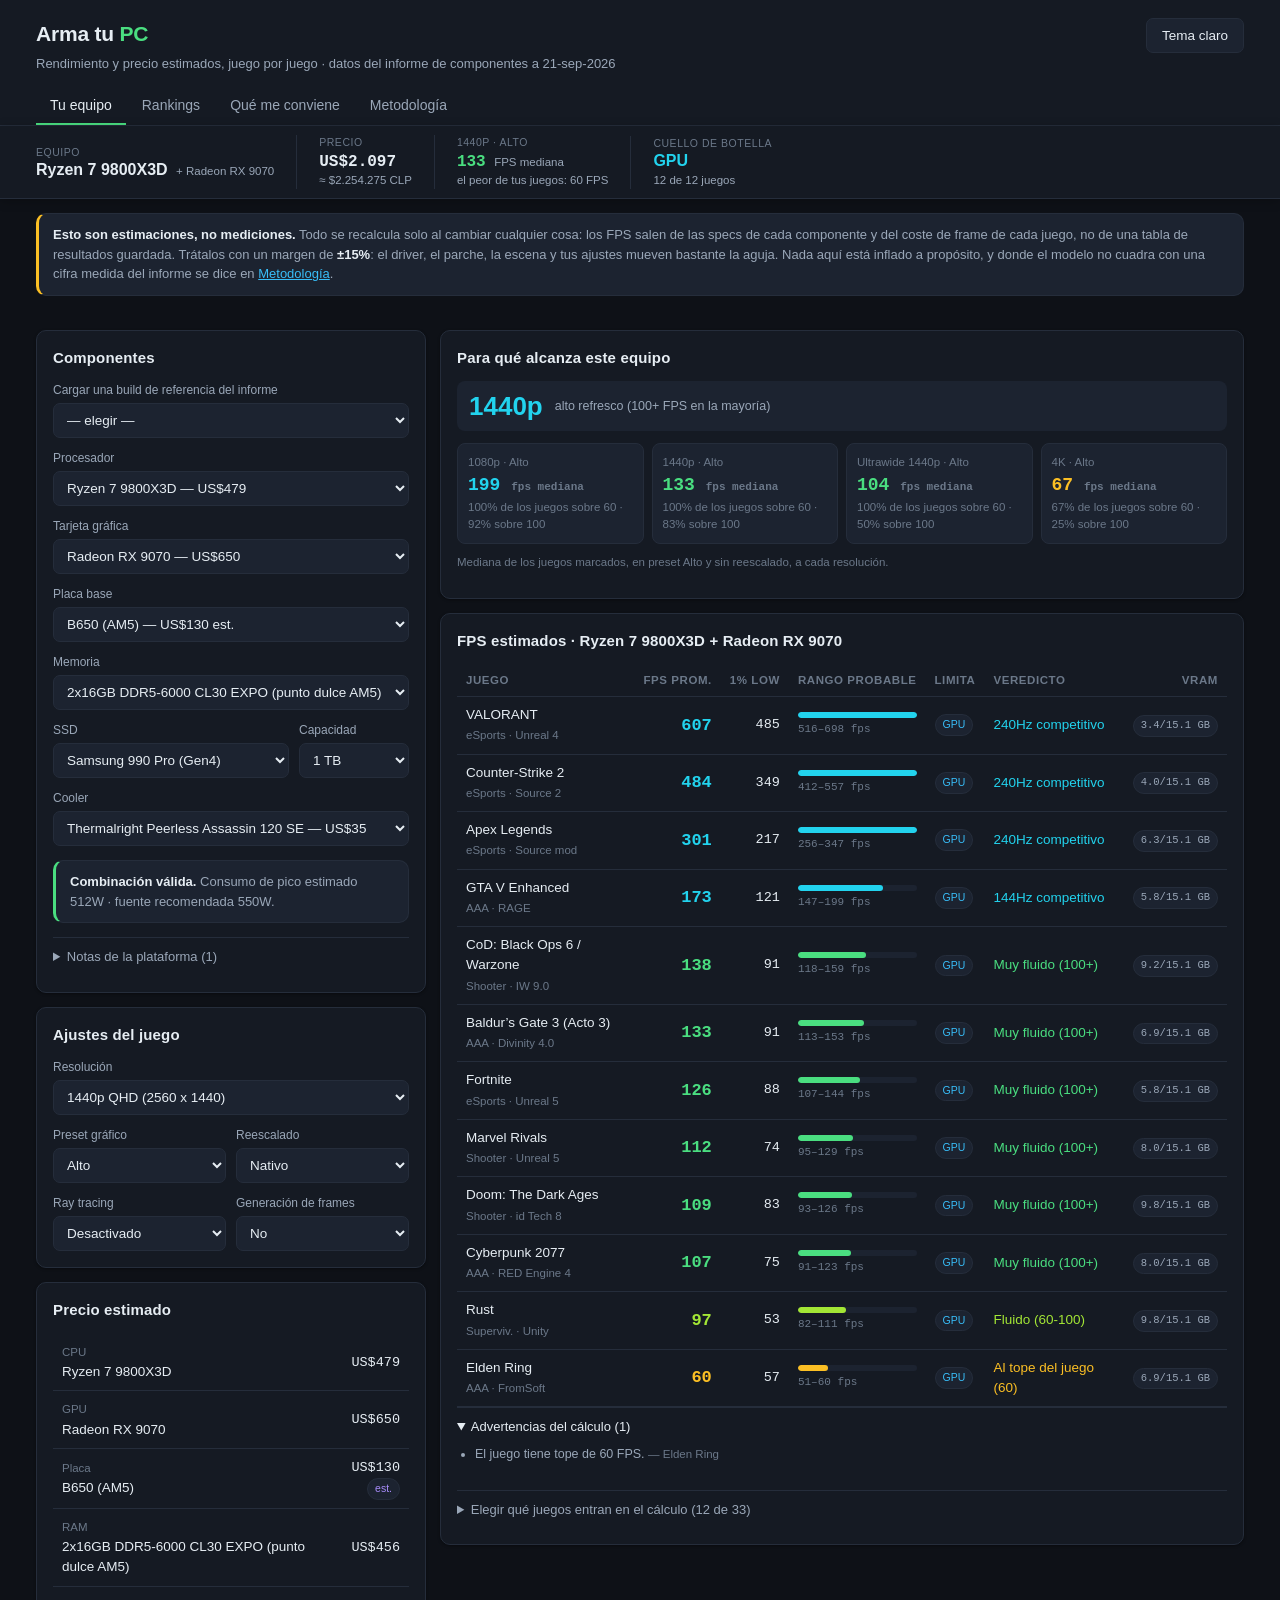
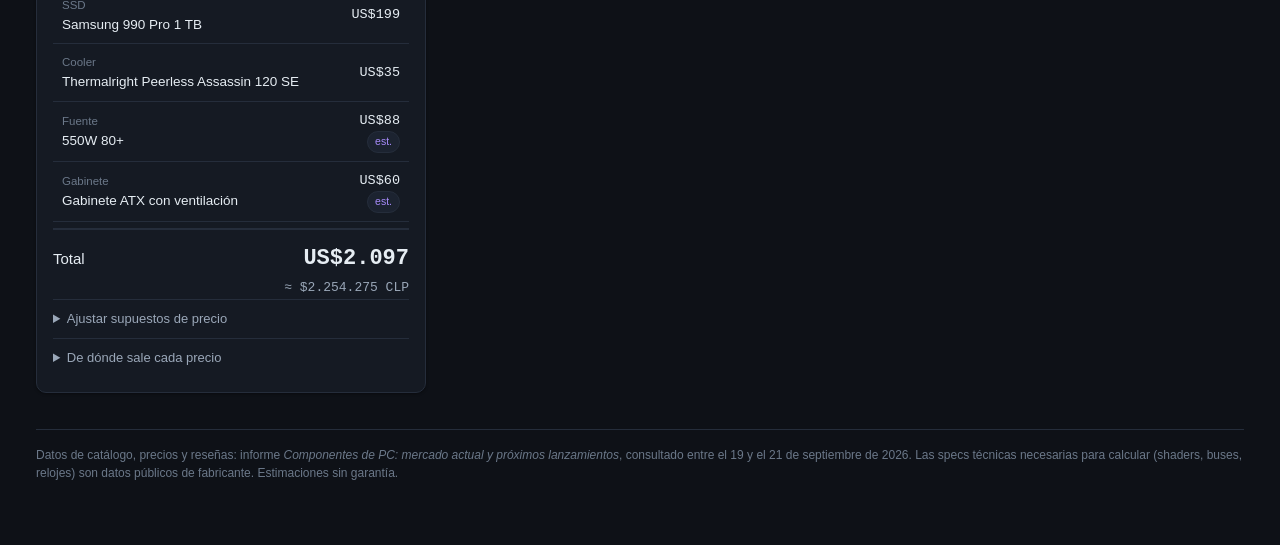
==== arma-tu-pc/index.html @ 09612704 "Cálculo en vivo, vista unificada y nuevo nombre - Renombrada a "Arma tu PC" (carpeta arma-tu-pc/), s" ====
<!DOCTYPE html>
<html lang="es" data-tema="oscuro">
<head>
<meta charset="UTF-8">
<meta name="viewport" content="width=device-width, initial-scale=1">
<title>Arma tu PC · rendimiento y precio estimados (sept 2026)</title>
<meta name="description" content="Cambia componentes y mira al instante qué rinde y cuánto cuesta, juego por juego y por resolución. Sobre los datos del informe de componentes de PC de septiembre 2026.">
<link rel="stylesheet" href="css/styles.css">
</head>
<body>

<header class="top">
  <div class="top-in">
    <div class="top-row">
      <div>
        <h1>Arma tu <span>PC</span></h1>
        <p class="sub">Rendimiento y precio estimados, juego por juego · datos del informe de componentes a 21-sep-2026</p>
      </div>
      <button class="btn sec" id="tema" type="button">Tema claro</button>
    </div>
    <nav class="tabs" role="tablist">
      <button class="tab on" data-panel="pc">Tu equipo</button>
      <button class="tab" data-panel="rank">Rankings</button>
      <button class="tab" data-panel="reco">Qué me conviene</button>
      <button class="tab" data-panel="metodo">Metodología</button>
    </nav>
  </div>
</header>

<div class="resumen" id="resumen"></div>

<div class="wrap">

  <div class="aviso">
    <strong>Esto son estimaciones, no mediciones.</strong> Todo se recalcula solo al cambiar cualquier cosa:
    los FPS salen de las specs de cada componente y del coste de frame de cada juego, no de una tabla de
    resultados guardada. Trátalos con un margen de <strong>±15%</strong>: el driver, el parche, la escena y tus
    ajustes mueven bastante la aguja. Nada aquí está inflado a propósito, y donde el modelo no cuadra con una
    cifra medida del informe se dice en <a href="#" data-goto="metodo">Metodología</a>.
  </div>

  <!-- ======================================================== TU EQUIPO -->
  <section class="panel on" id="p-pc">
    <div class="split">

      <div class="col-a">
        <div class="card">
          <h2>Componentes</h2>
          <label class="f"><span>Cargar una build de referencia del informe</span>
            <select id="preset"></select></label>
          <label class="f"><span>Procesador</span><select id="s-cpu"></select></label>
          <label class="f"><span>Tarjeta gráfica</span><select id="s-gpu"></select></label>
          <label class="f"><span>Placa base</span><select id="s-placa"></select></label>
          <label class="f"><span>Memoria</span><select id="s-ram"></select></label>
          <div class="fila" style="margin-bottom:11px">
            <label class="f" style="flex:2 1 150px"><span>SSD</span><select id="s-ssd"></select></label>
            <label class="f" style="flex:0 1 110px"><span>Capacidad</span><select id="s-cap"></select></label>
          </div>
          <label class="f" style="margin-bottom:0"><span>Cooler</span><select id="s-cooler"></select></label>
          <div id="compat"></div>
        </div>

        <div class="card">
          <h2>Ajustes del juego</h2>
          <label class="f"><span>Resolución</span><select id="c-res"></select></label>
          <div class="fila" style="margin-bottom:11px">
            <label class="f"><span>Preset gráfico</span><select id="c-preset"></select></label>
            <label class="f"><span>Reescalado</span><select id="c-ups"></select></label>
          </div>
          <div class="fila" style="margin-bottom:0">
            <label class="f"><span>Ray tracing</span><select id="c-rt">
              <option value="off">Desactivado</option><option value="rt">Activado (donde exista)</option>
              <option value="pt">Path tracing (donde exista)</option></select></label>
            <label class="f"><span>Generación de frames</span><select id="c-fg">
              <option value="0">No</option><option value="1">Sí (aparte)</option></select></label>
          </div>
        </div>

        <div class="card">
          <h2>Precio estimado</h2>
          <div id="precios"></div>
          <div class="total"><span>Total</span><span style="text-align:right"><b class="num" id="total-usd"></b><br><span class="clp num" id="total-clp"></span></span></div>
          <details>
            <summary>Ajustar supuestos de precio</summary>
            <div class="fila">
              <label class="f"><span>CLP por USD</span><input type="number" id="f-clp" step="1"></label>
              <label class="f"><span>Factor usado</span><input type="number" id="f-usado" step="0.05" min="0.2" max="1.2"></label>
              <label class="f"><span>Gabinete US$</span><input type="number" id="f-gab" step="5"></label>
            </div>
            <p class="mini">El factor CLP/USD sale de un ancla del propio informe: el 9800X3D a US$479 y a CLP $514.990 (abr-2026). No es tipo de cambio: incluye IVA, importación y margen local.</p>
          </details>
          <div id="precio-notas"></div>
        </div>
      </div>

      <div class="col-b">
        <div class="card">
          <h2>Para qué alcanza este equipo</h2>
          <div id="clase"></div>
          <div class="res-grid" id="clase-res"></div>
          <p class="mini" style="margin-top:10px">Mediana de los juegos marcados, en preset Alto y sin reescalado, a cada resolución.</p>
        </div>

        <div class="card">
          <h2 id="fps-titulo">FPS estimados</h2>
          <div class="tabla-wrap"><table id="t-fps"><thead><tr>
            <th>Juego</th><th class="r">FPS prom.</th><th class="r">1% low</th><th>Rango probable</th>
            <th>Limita</th><th>Veredicto</th><th class="r">VRAM</th>
          </tr></thead><tbody></tbody></table></div>
          <div id="fps-avisos"></div>
          <details id="d-juegos">
            <summary>Elegir qué juegos entran en el cálculo (<span id="n-juegos"></span>)</summary>
            <div class="chips" id="chips-cat"></div>
            <div class="chips" id="chips-juegos" style="margin-top:8px"></div>
          </details>
        </div>
      </div>

    </div>
  </section>

  <!-- =========================================================== RANKING -->
  <section class="panel" id="p-rank">
    <div class="card">
      <h2>Gráficas: rendimiento estimado y precio por FPS</h2>
      <p class="mini">Índice relativo calculado desde las specs (RTX 5070 a 1440p = 100). El precio por FPS usa tus juegos marcados, con la resolución, el preset y la CPU que tengas puestos ahora.</p>
      <div class="tabla-wrap"><table id="t-gpu"><thead><tr>
        <th>GPU</th><th class="r">1080p</th><th class="r">1440p</th><th class="r">4K</th>
        <th class="r">VRAM</th><th class="r">Precio</th><th class="r">FPS medios</th><th class="r">US$ / FPS</th>
      </tr></thead><tbody></tbody></table></div>
    </div>
    <div class="card">
      <h2>Procesadores: índice de juego</h2>
      <p class="mini">Índice con el perfil medio de tus juegos marcados (9800X3D = 100), ya con la RAM y la placa de tu equipo aplicadas.</p>
      <div class="tabla-wrap"><table id="t-cpu"><thead><tr>
        <th>CPU</th><th>Plataforma</th><th class="r">Núcleos</th><th class="r">L3/núcleo</th>
        <th class="r">Índice</th><th class="r">Precio</th><th class="r">US$ / punto</th><th>Estado</th>
      </tr></thead><tbody></tbody></table></div>
    </div>
  </section>

  <!-- ============================================================= RECO -->
  <section class="panel" id="p-reco">
    <div class="card">
      <h2>¿Qué me armo con lo que tengo?</h2>
      <div class="fila">
        <label class="f"><span>Presupuesto</span><input type="number" id="r-pres" step="50"></label>
        <label class="f" style="flex:0 1 110px"><span>Moneda</span><select id="r-moneda"><option value="usd">USD</option><option value="clp">CLP</option></select></label>
        <label class="f"><span>Resolución objetivo</span><select id="r-res"></select></label>
        <label class="f"><span>Preset</span><select id="r-preset"></select></label>
        <label class="f" style="flex:0 1 150px"><span>FPS objetivo</span><input type="number" id="r-fps" step="10"></label>
        <label class="f" style="flex:0 1 190px"><span>Componentes</span><select id="r-actuales">
          <option value="1">Solo lo que se vende hoy</option><option value="0">Incluir gen. anterior</option></select></label>
      </div>
      <p class="mini">Se recalcula solo. Prueba todas las combinaciones CPU × GPU compatibles, las arma con la placa, RAM y cooler más baratos que sirvan, descarta las que no entran en el presupuesto y ordena por cuántos de tus juegos llegan al objetivo. El presupuesto incluye PC completo: placa, RAM, SSD, fuente y gabinete.</p>
      <div id="r-out"></div>
    </div>
  </section>

  <!-- =========================================================== METODO -->
  <section class="panel" id="p-metodo">
    <div class="card">
      <h2>Cómo se calcula (y por qué no hay FPS guardados)</h2>
      <p class="mini" style="font-size:13px;color:var(--txt2)">
        Cada juego guarda su <strong>coste de frame</strong>, no su resultado: cuántos milisegundos de GPU y de CPU
        cuesta un fotograma a 1080p sobre el hardware de referencia. Los FPS de cualquier combinación salen de
        escalar ese coste.
      </p>
      <pre class="form">ms_GPU  = coste_GPU x preset x ray_tracing x (píxeles/1080p)^exp x (100/índice_GPU) / sesgo_motor
ms_CPU  = coste_CPU x (100/índice_CPU)
frame   = (ms_GPU^6 + ms_CPU^6)^(1/6)      <- mezcla suave: el cuello de botella manda, pero no del todo
FPS     = 1000 / frame,  luego VRAM, PCIe, RAM y tope del juego

índice_GPU = 1 / ( (1-w)/cómputo + w/ancho_de_banda )      w sube con la resolución
  cómputo  = shaders x 2 x reloj x eficiencia_arquitectura x ocupación
  ancho    = bus/8 x Gbps x multiplicador_de_caché

índice_CPU = IPC_arquitectura x reloj_del_CCD^0.75 x (1 + caché_L3) x núcleos x RAM x scheduler</pre>
      <div id="m-cal"></div>
    </div>
    <div class="card">
      <h2>Calibración contra las cifras medidas del informe</h2>
      <p class="mini">Cada fila es un dato medido que cita el informe. El modelo no las usa como resultado: las usa para comprobarse. Las que no cuadran se muestran igual, con la explicación.</p>
      <div class="tabla-wrap"><table id="t-cal"><thead><tr>
        <th></th><th>Dato del informe</th><th class="r">Reportado</th><th class="r">Modelo</th>
      </tr></thead><tbody></tbody></table></div>
    </div>
    <div class="card">
      <h2>De dónde sale cada precio</h2>
      <div id="m-precios"></div>
    </div>
    <div class="card">
      <h2>Límites conocidos</h2>
      <ul class="notas" id="m-limites"></ul>
    </div>
    <div class="card">
      <h2>Fuentes del informe</h2>
      <p class="mini" id="m-fuentes"></p>
    </div>
  </section>

  <footer>
    Datos de catálogo, precios y reseñas: informe <em>Componentes de PC: mercado actual y próximos lanzamientos</em>,
    consultado entre el 19 y el 21 de septiembre de 2026. Las specs técnicas necesarias para calcular (shaders,
    buses, relojes) son datos públicos de fabricante. Estimaciones sin garantía.
  </footer>
</div>

<script src="js/data.js"></script>
<script src="js/model.js"></script>
<script src="js/app.js"></script>
</body>
</html>
---- arma-tu-pc/css/styles.css ----
/* Calculadora de FPS estimados — hoja de estilos */
:root {
  --bg: #0e1117; --bg2: #151a23; --bg3: #1c2330; --linea: #252d3b;
  --txt: #e6edf3; --txt2: #9aa7b8; --txt3: #6b7889;
  --acc: #4ade80; --acc2: #38bdf8; --warn: #fbbf24; --err: #f87171; --est: #a78bfa;
  --n5: #22d3ee; --n4: #4ade80; --n3: #a3e635; --n2: #fbbf24; --n1: #fb923c; --n0: #f87171;
  --r: 10px; --sombra: 0 1px 3px rgba(0,0,0,.4);
}
:root[data-tema="claro"] {
  --bg: #f6f8fb; --bg2: #ffffff; --bg3: #eef2f7; --linea: #dbe3ec;
  --txt: #12181f; --txt2: #4b5866; --txt3: #77869a;
  --acc: #16a34a; --acc2: #0284c7; --warn: #b45309; --err: #dc2626; --est: #7c3aed;
  --n5: #0891b2; --n4: #16a34a; --n3: #65a30d; --n2: #b45309; --n1: #ea580c; --n0: #dc2626;
  --sombra: 0 1px 3px rgba(16,24,40,.08);
}
* { box-sizing: border-box; }
body {
  margin: 0; background: var(--bg); color: var(--txt);
  font: 15px/1.5 -apple-system, "Segoe UI", Roboto, Helvetica, Arial, sans-serif;
  -webkit-font-smoothing: antialiased;
}
.num { font-variant-numeric: tabular-nums; font-family: ui-monospace, "SF Mono", Menlo, Consolas, monospace; }
a { color: var(--acc2); }

/* ---------- estructura ---------- */
.wrap { max-width: 1240px; margin: 0 auto; padding: 0 16px 64px; }
header.top { border-bottom: 1px solid var(--linea); background: var(--bg2); }
.top-in { max-width: 1240px; margin: 0 auto; padding: 18px 16px 0; }
h1 { font-size: 21px; margin: 0 0 4px; letter-spacing: -.01em; }
h1 span { color: var(--acc); }
.sub { color: var(--txt2); font-size: 13px; margin: 0 0 14px; }
.top-row { display: flex; justify-content: space-between; align-items: flex-start; gap: 16px; flex-wrap: wrap; }

/* franja de resumen siempre visible al desplazar
   (ojo: la clase .barra ya existe para las barritas de la tabla de FPS) */
.resumen {
  position: sticky; top: 0; z-index: 20;
  background: var(--bg2); border-bottom: 1px solid var(--linea);
  box-shadow: 0 2px 10px rgba(0,0,0,.25);
}
:root[data-tema="claro"] .resumen { box-shadow: 0 2px 10px rgba(16,24,40,.06); }
.resumen-in {
  max-width: 1240px; margin: 0 auto; padding: 9px 16px;
  display: flex; gap: 22px; align-items: center; flex-wrap: wrap;
}
.resumen-it { display: flex; flex-direction: column; gap: 1px; min-width: 0; }
.resumen-it .k { font-size: 10.5px; text-transform: uppercase; letter-spacing: .05em; color: var(--txt3); }
.resumen-it .v { font-size: 16px; font-weight: 700; line-height: 1.15; }
.resumen-it .v small { font-size: 11.5px; font-weight: 400; color: var(--txt2); margin-left: 4px; }
.resumen-it.sep { border-left: 1px solid var(--linea); padding-left: 22px; }
.resumen .eq { font-size: 11.5px; color: var(--txt2); }

nav.tabs { display: flex; gap: 2px; overflow-x: auto; scrollbar-width: none; }
nav.tabs::-webkit-scrollbar { display: none; }
.tab {
  background: none; border: 0; border-bottom: 2px solid transparent; color: var(--txt2);
  padding: 10px 14px; font-size: 14px; font-weight: 500; cursor: pointer; white-space: nowrap;
}
.tab:hover { color: var(--txt); }
.tab.on { color: var(--txt); border-bottom-color: var(--acc); }
.panel { display: none; padding-top: 20px; }
.panel.on { display: block; }

/* ---------- avisos ---------- */
.aviso {
  background: var(--bg3); border: 1px solid var(--linea); border-left: 3px solid var(--warn);
  border-radius: var(--r); padding: 11px 14px; font-size: 13px; color: var(--txt2); margin: 14px 0;
}
.aviso strong { color: var(--txt); }
.aviso.err { border-left-color: var(--err); }
.aviso.ok { border-left-color: var(--acc); }

/* ---------- tarjetas ---------- */
.card { background: var(--bg2); border: 1px solid var(--linea); border-radius: var(--r); padding: 16px; box-shadow: var(--sombra); }
.card + .card { margin-top: 14px; }
.card h2 { font-size: 15px; margin: 0 0 12px; letter-spacing: .01em; }
.card h3 { font-size: 13px; margin: 18px 0 8px; color: var(--txt2); text-transform: uppercase; letter-spacing: .05em; }
.grid2 { display: grid; grid-template-columns: minmax(0,1.15fr) minmax(0,1fr); gap: 14px; align-items: start; }
.grid3 { display: grid; grid-template-columns: repeat(auto-fit, minmax(230px,1fr)); gap: 14px; }

/* ---------- formularios ---------- */
label.f { display: block; margin-bottom: 11px; }
label.f > span { display: block; font-size: 12px; color: var(--txt2); margin-bottom: 4px; }
select, input[type="number"], input[type="text"] {
  width: 100%; background: var(--bg3); color: var(--txt); border: 1px solid var(--linea);
  border-radius: 7px; padding: 8px 9px; font-size: 13.5px; font-family: inherit;
}
select:focus, input:focus { outline: 2px solid var(--acc2); outline-offset: -1px; }
.fila { display: flex; gap: 10px; flex-wrap: wrap; align-items: flex-end; }
.fila > label.f { flex: 1 1 140px; margin-bottom: 0; }
button.btn {
  background: var(--acc); color: #06210f; border: 0; border-radius: 7px; padding: 9px 15px;
  font-size: 13.5px; font-weight: 600; cursor: pointer; font-family: inherit;
}
:root[data-tema="claro"] button.btn:not(.sec) { color: #fff; }
button.btn.sec { background: var(--bg3); color: var(--txt); border: 1px solid var(--linea); font-weight: 500; }
button.btn:hover { filter: brightness(1.08); }
.chips { display: flex; gap: 6px; flex-wrap: wrap; }
.chip {
  background: var(--bg3); border: 1px solid var(--linea); color: var(--txt2); border-radius: 999px;
  padding: 5px 11px; font-size: 12.5px; cursor: pointer; font-family: inherit;
}
.chip.on { background: var(--acc); border-color: var(--acc); color: #06210f; font-weight: 600; }
:root[data-tema="claro"] .chip.on { color: #fff; }

/* ---------- tablas ---------- */
.tabla-wrap { overflow-x: auto; margin: 0 -16px; padding: 0 16px; }
table { width: 100%; border-collapse: collapse; font-size: 13.5px; }
th {
  text-align: left; font-size: 11.5px; text-transform: uppercase; letter-spacing: .05em;
  color: var(--txt3); font-weight: 600; padding: 7px 9px; border-bottom: 1px solid var(--linea); white-space: nowrap;
}
td { padding: 8px 9px; border-bottom: 1px solid var(--linea); vertical-align: middle; }
tbody tr:hover { background: var(--bg3); }
td.r, th.r { text-align: right; }
.j-nombre { font-weight: 500; }
.j-meta { font-size: 11.5px; color: var(--txt3); }

/* ---------- indicadores de FPS ---------- */
.fps { font-size: 17px; font-weight: 700; }
.fps small { font-size: 11px; font-weight: 400; color: var(--txt3); margin-left: 3px; }
.n5 { color: var(--n5); } .n4 { color: var(--n4); } .n3 { color: var(--n3); }
.n2 { color: var(--n2); } .n1 { color: var(--n1); } .n0 { color: var(--n0); }
.barra { height: 6px; background: var(--bg3); border-radius: 3px; overflow: hidden; min-width: 70px; }
.barra > i { display: block; height: 100%; border-radius: 3px; background: currentColor; }
.rango { font-size: 11px; color: var(--txt3); white-space: nowrap; }
.badge {
  display: inline-block; font-size: 10.5px; padding: 2px 7px; border-radius: 999px;
  background: var(--bg3); color: var(--txt2); border: 1px solid var(--linea); white-space: nowrap;
}
.badge.gpu { color: var(--acc2); } .badge.cpu { color: var(--warn); }
.badge.est { color: var(--est); } .badge.alerta { color: var(--err); border-color: var(--err); }
.badge.ok { color: var(--acc); }

/* ---------- precios ---------- */
.total { display: flex; justify-content: space-between; align-items: baseline; padding: 12px 0 2px; border-top: 2px solid var(--linea); margin-top: 6px; }
.total b { font-size: 22px; }
.total .clp { color: var(--txt2); font-size: 13px; }
.mini { font-size: 11.5px; color: var(--txt3); line-height: 1.45; }
ul.notas { margin: 8px 0 0; padding-left: 18px; font-size: 12.5px; color: var(--txt2); }
ul.notas li { margin-bottom: 5px; }

/* ---------- resumen de clase ---------- */
.clase { display: flex; gap: 12px; align-items: center; padding: 12px; background: var(--bg3); border-radius: 8px; margin-bottom: 12px; }
.clase .big { font-size: 26px; font-weight: 800; line-height: 1; }
.clase .t { font-size: 12.5px; color: var(--txt2); }
.res-grid { display: grid; grid-template-columns: repeat(auto-fit,minmax(150px,1fr)); gap: 8px; }
.res-cell { background: var(--bg3); border-radius: 8px; padding: 10px; border: 1px solid var(--linea); }
.res-cell .k { font-size: 11.5px; color: var(--txt3); }
.res-cell .v { font-size: 18px; font-weight: 700; }

details { border-top: 1px solid var(--linea); padding: 9px 0; }
details summary { cursor: pointer; font-size: 13px; color: var(--txt2); }
details[open] summary { color: var(--txt); margin-bottom: 8px; }
code { background: var(--bg3); padding: 1px 5px; border-radius: 4px; font-size: 12.5px; }
pre.form { background: var(--bg3); border: 1px solid var(--linea); border-radius: 8px; padding: 12px; overflow-x: auto; font-size: 12.5px; line-height: 1.6; margin: 8px 0; }
footer { margin-top: 36px; padding-top: 16px; border-top: 1px solid var(--linea); font-size: 12px; color: var(--txt3); }

@media (max-width: 860px) {
  .grid2 { grid-template-columns: 1fr; }
  h1 { font-size: 18px; }
  .wrap { padding: 0 12px 48px; }
  .tabla-wrap { margin: 0 -12px; padding: 0 12px; }
}

/* tarjetas del recomendador: misma altura y botón siempre abajo */
.grid3 > .card { display: flex; flex-direction: column; }
.grid3 > .card > .btn { margin-top: auto; align-self: flex-start; }
.grid3 > .card .total { margin-top: 10px; }

/* ---------- dos columnas: componentes a la izquierda, resultados a la derecha ---------- */
.split { display: grid; grid-template-columns: minmax(320px, 390px) minmax(0, 1fr); gap: 14px; align-items: start; }
.col-a > .card:first-child, .col-b > .card:first-child { margin-top: 0; }
.col-a .card + .card, .col-b .card + .card { margin-top: 14px; }
.col-a .fila > label.f { flex: 1 1 120px; }
#d-juegos { margin-top: 12px; }
#d-juegos summary { font-weight: 500; }

@media (max-width: 1000px) {
  .split { grid-template-columns: 1fr; }
}
@media (max-width: 620px) {
  .resumen-in { gap: 14px; padding: 8px 12px; }
  .resumen-it.sep { border-left: 0; padding-left: 0; }
  .resumen-it .v { font-size: 14px; }
}

/* Los <select> tienen un ancho mínimo intrínseco: el de su opción más larga.
   Sin esto, una opción larga estira la columna de la grilla y rompe el móvil. */
.split > *, .col-a .card, .col-b .card, label.f, .fila > label.f { min-width: 0; }
select { min-width: 0; max-width: 100%; }
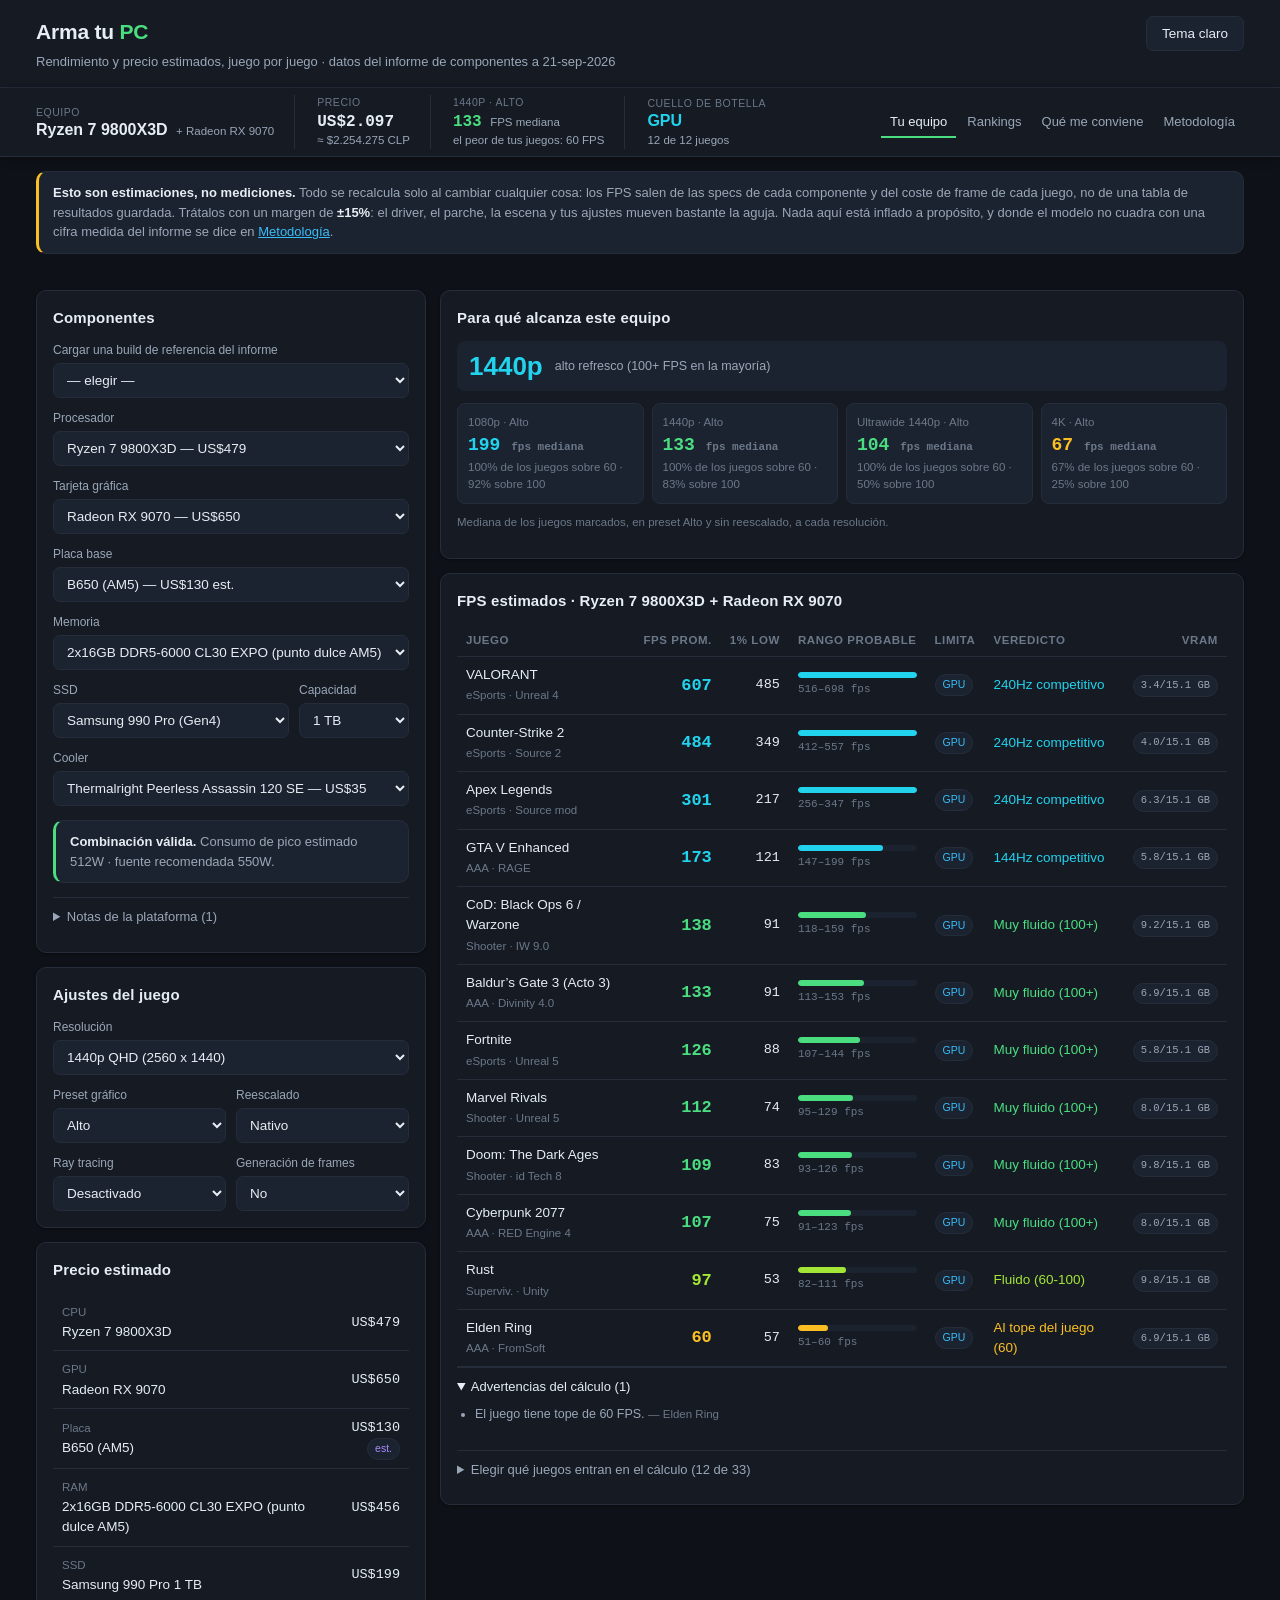
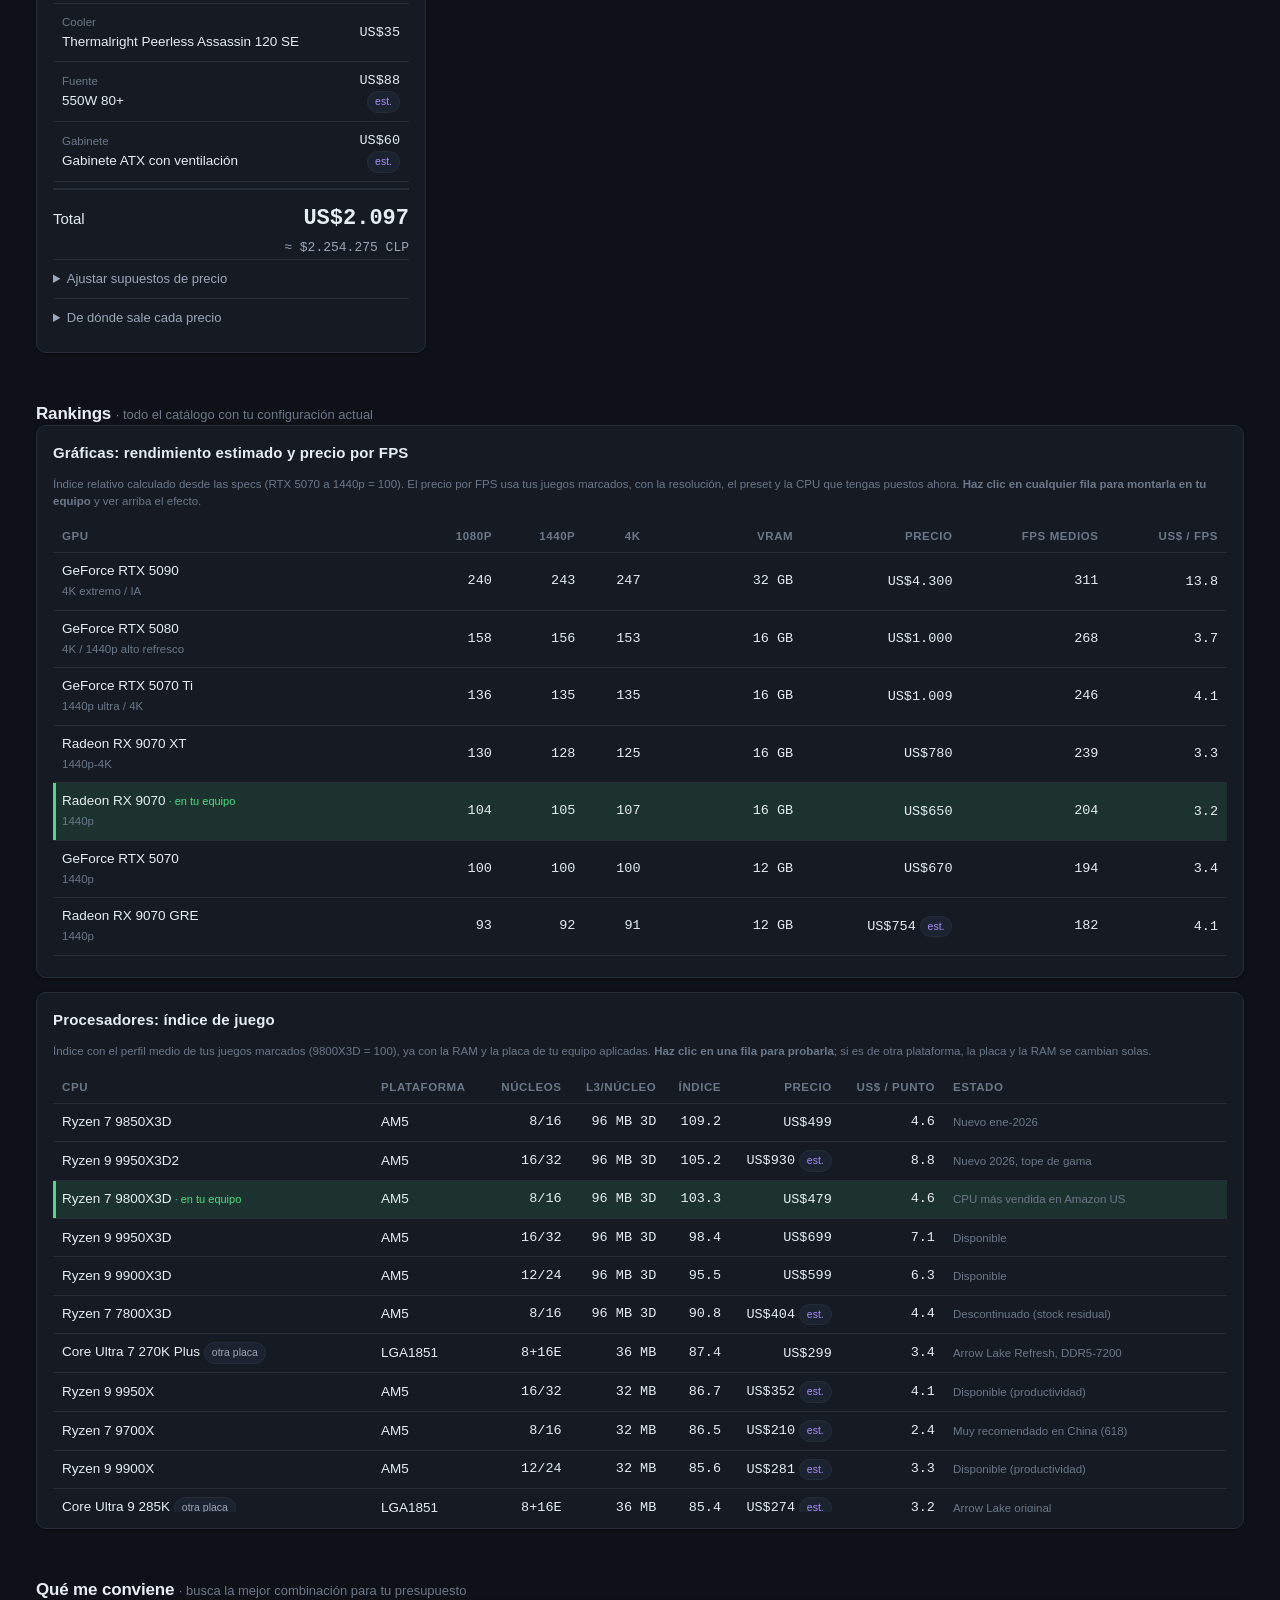
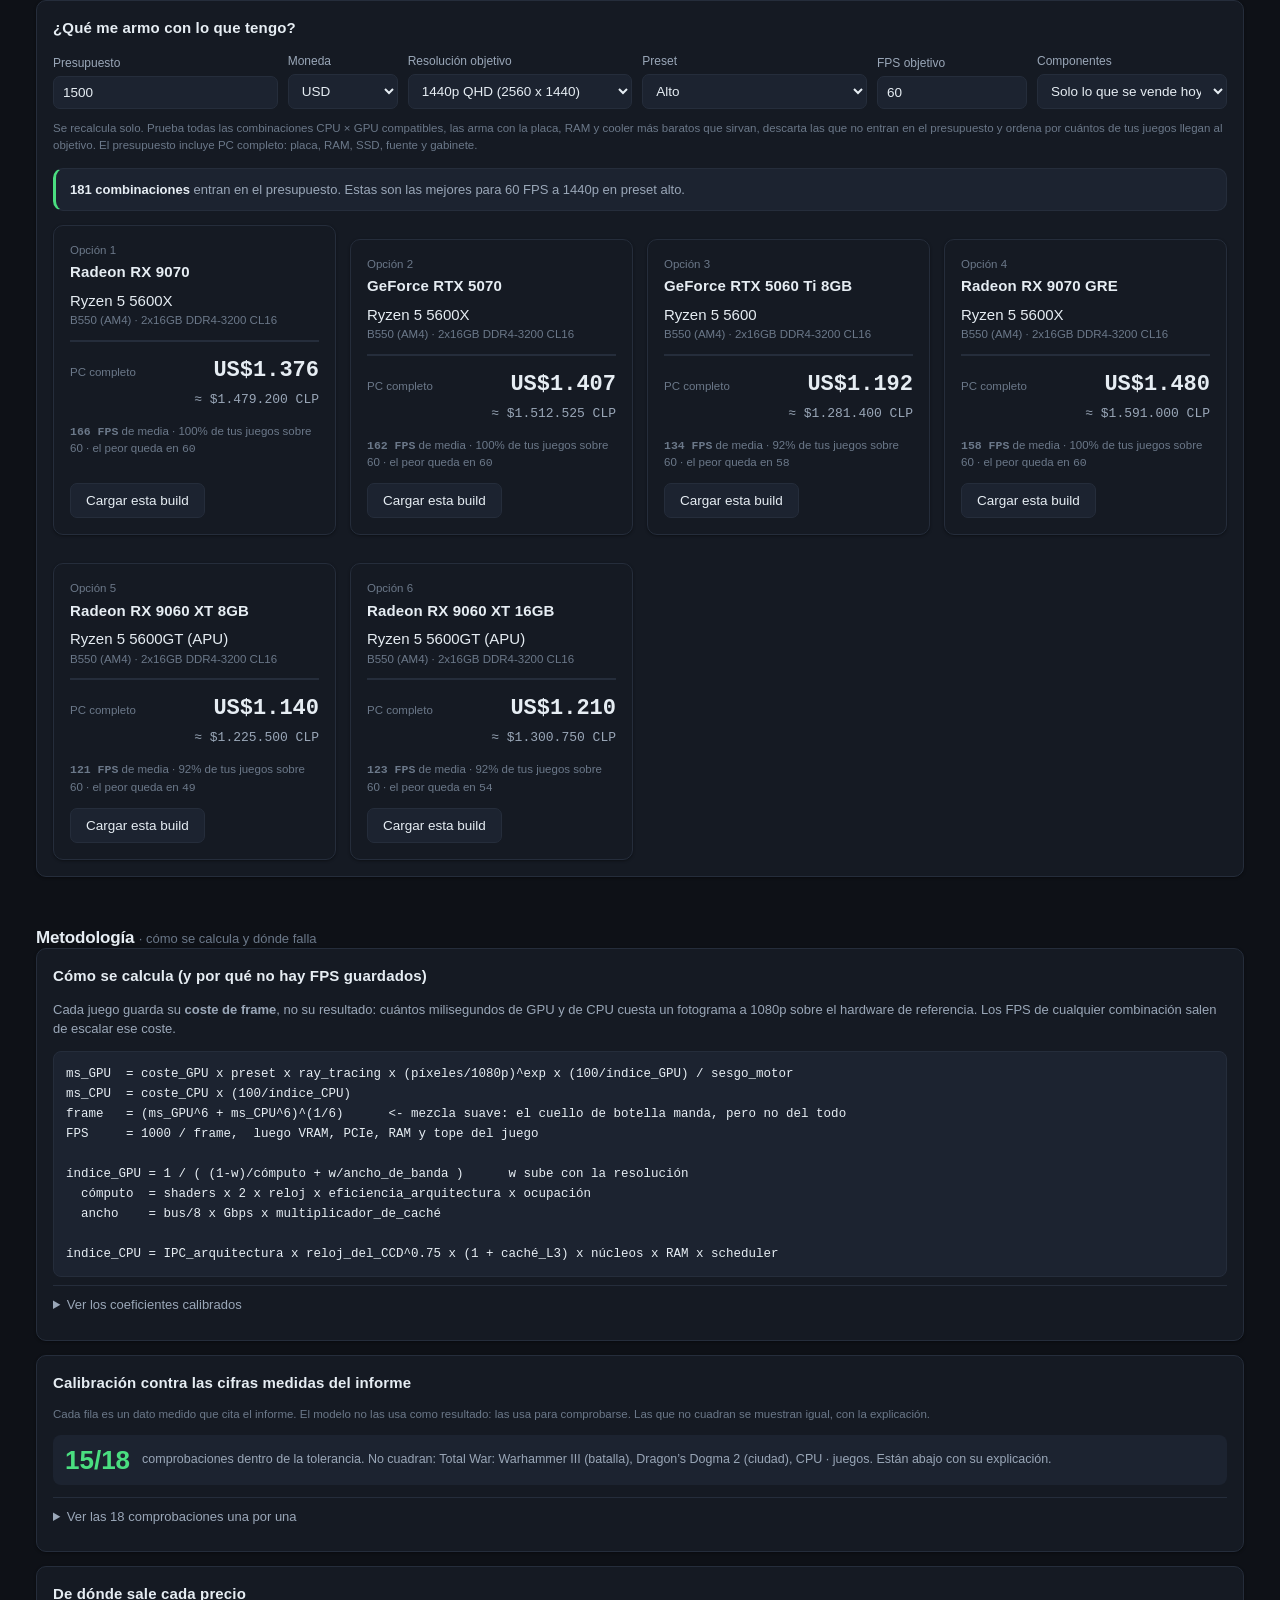
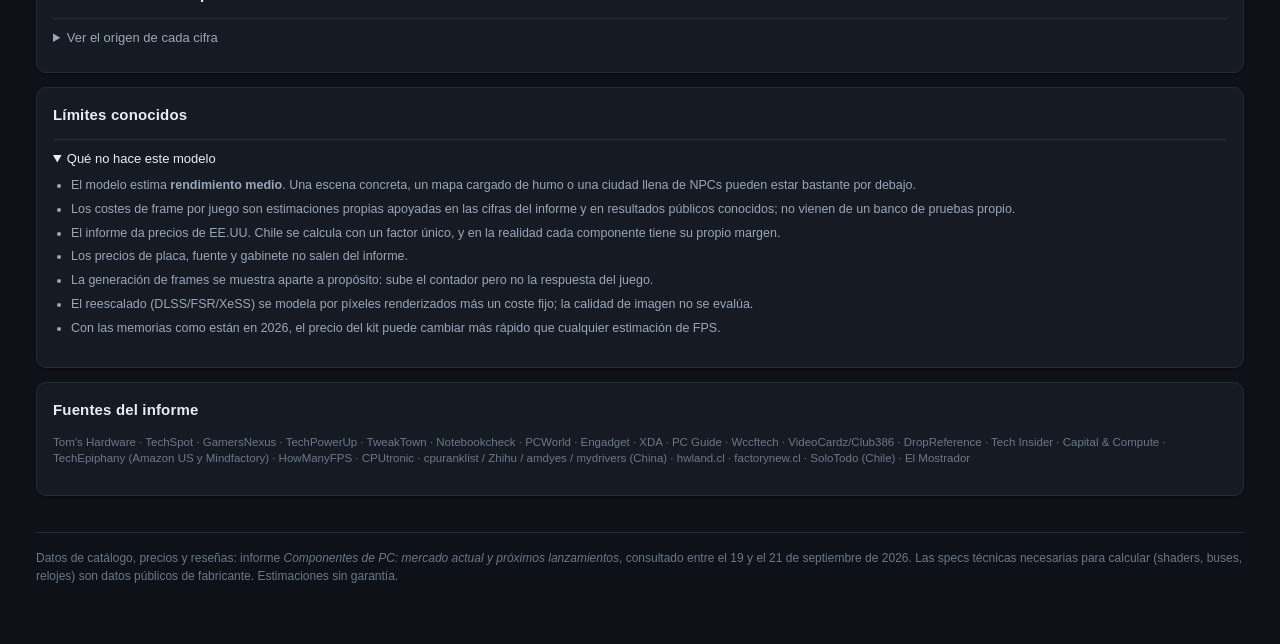
==== commit 724af682: "Pasar a una sola página continua, sin pestañas - Fuera las pestañas: equipo, rankings, recomendador " ====
--- a/arma-tu-pc/index.html
+++ b/arma-tu-pc/index.html
@@ -14,20 +14,24 @@
     <div class="top-row">
       <div>
         <h1>Arma tu <span>PC</span></h1>
-        <p class="sub">Rendimiento y precio estimados, juego por juego · datos del informe de componentes a 21-sep-2026</p>
+        <p class="sub" style="margin-bottom:16px">Rendimiento y precio estimados, juego por juego · datos del informe de componentes a 21-sep-2026</p>
       </div>
       <button class="btn sec" id="tema" type="button">Tema claro</button>
     </div>
-    <nav class="tabs" role="tablist">
-      <button class="tab on" data-panel="pc">Tu equipo</button>
-      <button class="tab" data-panel="rank">Rankings</button>
-      <button class="tab" data-panel="reco">Qué me conviene</button>
-      <button class="tab" data-panel="metodo">Metodología</button>
+  </div>
+</header>
+
+<div class="resumen" id="resumen">
+  <div class="resumen-in">
+    <div class="resumen-datos" id="resumen-datos"></div>
+    <nav class="tabs saltos">
+      <button class="tab on" data-ir="s-equipo">Tu equipo</button>
+      <button class="tab" data-ir="s-rank">Rankings</button>
+      <button class="tab" data-ir="s-reco">Qué me conviene</button>
+      <button class="tab" data-ir="s-metodo">Metodología</button>
     </nav>
   </div>
-</header>
-
-<div class="resumen" id="resumen"></div>
+</div>
 
 <div class="wrap">
 
@@ -36,11 +40,11 @@
     los FPS salen de las specs de cada componente y del coste de frame de cada juego, no de una tabla de
     resultados guardada. Trátalos con un margen de <strong>±15%</strong>: el driver, el parche, la escena y tus
     ajustes mueven bastante la aguja. Nada aquí está inflado a propósito, y donde el modelo no cuadra con una
-    cifra medida del informe se dice en <a href="#" data-goto="metodo">Metodología</a>.
+    cifra medida del informe se dice en <a href="#" data-ir="s-metodo">Metodología</a>.
   </div>
 
   <!-- ======================================================== TU EQUIPO -->
-  <section class="panel on" id="p-pc">
+  <section class="seccion" id="s-equipo">
     <div class="split">
 
       <div class="col-a">
@@ -120,27 +124,31 @@
   </section>
 
   <!-- =========================================================== RANKING -->
-  <section class="panel" id="p-rank">
+  <section class="seccion" id="s-rank">
+    <h2 class="titulo-seccion">Rankings <span>· todo el catálogo con tu configuración actual</span></h2>
     <div class="card">
       <h2>Gráficas: rendimiento estimado y precio por FPS</h2>
-      <p class="mini">Índice relativo calculado desde las specs (RTX 5070 a 1440p = 100). El precio por FPS usa tus juegos marcados, con la resolución, el preset y la CPU que tengas puestos ahora.</p>
+      <p class="mini">Índice relativo calculado desde las specs (RTX 5070 a 1440p = 100). El precio por FPS usa tus juegos marcados, con la resolución, el preset y la CPU que tengas puestos ahora. <strong>Haz clic en cualquier fila para montarla en tu equipo</strong> y ver arriba el efecto.</p>
+      <div class="tabla-scroll">
       <div class="tabla-wrap"><table id="t-gpu"><thead><tr>
         <th>GPU</th><th class="r">1080p</th><th class="r">1440p</th><th class="r">4K</th>
         <th class="r">VRAM</th><th class="r">Precio</th><th class="r">FPS medios</th><th class="r">US$ / FPS</th>
-      </tr></thead><tbody></tbody></table></div>
+      </tr></thead><tbody></tbody></table></div></div>
     </div>
     <div class="card">
       <h2>Procesadores: índice de juego</h2>
-      <p class="mini">Índice con el perfil medio de tus juegos marcados (9800X3D = 100), ya con la RAM y la placa de tu equipo aplicadas.</p>
+      <p class="mini">Índice con el perfil medio de tus juegos marcados (9800X3D = 100), ya con la RAM y la placa de tu equipo aplicadas. <strong>Haz clic en una fila para probarla</strong>; si es de otra plataforma, la placa y la RAM se cambian solas.</p>
+      <div class="tabla-scroll">
       <div class="tabla-wrap"><table id="t-cpu"><thead><tr>
         <th>CPU</th><th>Plataforma</th><th class="r">Núcleos</th><th class="r">L3/núcleo</th>
         <th class="r">Índice</th><th class="r">Precio</th><th class="r">US$ / punto</th><th>Estado</th>
-      </tr></thead><tbody></tbody></table></div>
+      </tr></thead><tbody></tbody></table></div></div>
     </div>
   </section>
 
   <!-- ============================================================= RECO -->
-  <section class="panel" id="p-reco">
+  <section class="seccion" id="s-reco">
+    <h2 class="titulo-seccion">Qué me conviene <span>· busca la mejor combinación para tu presupuesto</span></h2>
     <div class="card">
       <h2>¿Qué me armo con lo que tengo?</h2>
       <div class="fila">
@@ -158,7 +166,8 @@
   </section>
 
   <!-- =========================================================== METODO -->
-  <section class="panel" id="p-metodo">
+  <section class="seccion" id="s-metodo">
+    <h2 class="titulo-seccion">Metodología <span>· cómo se calcula y dónde falla</span></h2>
     <div class="card">
       <h2>Cómo se calcula (y por qué no hay FPS guardados)</h2>
       <p class="mini" style="font-size:13px;color:var(--txt2)">
@@ -176,22 +185,25 @@
   ancho    = bus/8 x Gbps x multiplicador_de_caché
 
 índice_CPU = IPC_arquitectura x reloj_del_CCD^0.75 x (1 + caché_L3) x núcleos x RAM x scheduler</pre>
-      <div id="m-cal"></div>
+      <details><summary>Ver los coeficientes calibrados</summary><div id="m-cal"></div></details>
     </div>
     <div class="card">
       <h2>Calibración contra las cifras medidas del informe</h2>
       <p class="mini">Cada fila es un dato medido que cita el informe. El modelo no las usa como resultado: las usa para comprobarse. Las que no cuadran se muestran igual, con la explicación.</p>
-      <div class="tabla-wrap"><table id="t-cal"><thead><tr>
-        <th></th><th>Dato del informe</th><th class="r">Reportado</th><th class="r">Modelo</th>
-      </tr></thead><tbody></tbody></table></div>
+      <div id="cal-resumen"></div>
+      <details><summary>Ver las 18 comprobaciones una por una</summary>
+        <div class="tabla-wrap"><table id="t-cal"><thead><tr>
+          <th></th><th>Dato del informe</th><th class="r">Reportado</th><th class="r">Modelo</th>
+        </tr></thead><tbody></tbody></table></div>
+      </details>
     </div>
     <div class="card">
       <h2>De dónde sale cada precio</h2>
-      <div id="m-precios"></div>
+      <details><summary>Ver el origen de cada cifra</summary><div id="m-precios"></div></details>
     </div>
     <div class="card">
       <h2>Límites conocidos</h2>
-      <ul class="notas" id="m-limites"></ul>
+      <details open><summary>Qué no hace este modelo</summary><ul class="notas" id="m-limites"></ul></details>
     </div>
     <div class="card">
       <h2>Fuentes del informe</h2>
--- a/arma-tu-pc/css/styles.css
+++ b/arma-tu-pc/css/styles.css
@@ -25,7 +25,7 @@
 /* ---------- estructura ---------- */
 .wrap { max-width: 1240px; margin: 0 auto; padding: 0 16px 64px; }
 header.top { border-bottom: 1px solid var(--linea); background: var(--bg2); }
-.top-in { max-width: 1240px; margin: 0 auto; padding: 18px 16px 0; }
+.top-in { max-width: 1240px; margin: 0 auto; padding: 16px 16px 0; }
 h1 { font-size: 21px; margin: 0 0 4px; letter-spacing: -.01em; }
 h1 span { color: var(--acc); }
 .sub { color: var(--txt2); font-size: 13px; margin: 0 0 14px; }
@@ -40,9 +40,11 @@
 }
 :root[data-tema="claro"] .resumen { box-shadow: 0 2px 10px rgba(16,24,40,.06); }
 .resumen-in {
-  max-width: 1240px; margin: 0 auto; padding: 9px 16px;
-  display: flex; gap: 22px; align-items: center; flex-wrap: wrap;
-}
+  max-width: 1240px; margin: 0 auto; padding: 7px 16px;
+  display: flex; gap: 18px; align-items: center; justify-content: space-between; flex-wrap: wrap;
+}
+.resumen-datos { display: flex; gap: 20px; align-items: center; flex-wrap: wrap; min-width: 0; }
+.saltos .tab { padding: 7px 9px; font-size: 13px; }
 .resumen-it { display: flex; flex-direction: column; gap: 1px; min-width: 0; }
 .resumen-it .k { font-size: 10.5px; text-transform: uppercase; letter-spacing: .05em; color: var(--txt3); }
 .resumen-it .v { font-size: 16px; font-weight: 700; line-height: 1.15; }
@@ -58,8 +60,12 @@
 }
 .tab:hover { color: var(--txt); }
 .tab.on { color: var(--txt); border-bottom-color: var(--acc); }
-.panel { display: none; padding-top: 20px; }
-.panel.on { display: block; }
+.tab { transition: color .15s ease, border-color .15s ease; }
+.seccion { padding-top: 22px; scroll-margin-top: 86px; }
+.titulo-seccion { font-size: 17px; margin: 26px 0 -2px; letter-spacing: -.01em; }
+.titulo-seccion span { font-size: 13px; font-weight: 400; color: var(--txt3); letter-spacing: 0; }
+html { scroll-behavior: smooth; }
+@media (prefers-reduced-motion: reduce) { html { scroll-behavior: auto; } }
 
 /* ---------- avisos ---------- */
 .aviso {
@@ -180,12 +186,53 @@
   .split { grid-template-columns: 1fr; }
 }
 @media (max-width: 620px) {
-  .resumen-in { gap: 14px; padding: 8px 12px; }
+  /* En pantalla chica la franja se queda con lo que decide una compra:
+     precio, FPS y dónde está el cuello de botella. El equipo ya se ve en los
+     selectores, que están justo debajo. */
+  .resumen-in { gap: 6px 14px; padding: 6px 12px; justify-content: flex-start; }
+  .resumen-datos { gap: 16px; }
   .resumen-it.sep { border-left: 0; padding-left: 0; }
   .resumen-it .v { font-size: 14px; }
+  .resumen-it .k { font-size: 9.5px; }
+  .resumen-it .eq, .resumen-datos .resumen-it:first-child { display: none; }
+  .saltos { width: 100%; }
+  .saltos .tab { padding: 6px 8px; font-size: 12.5px; }
+  .seccion { scroll-margin-top: 106px; }
+  .tabla-scroll { max-height: 360px; }
 }
 
 /* Los <select> tienen un ancho mínimo intrínseco: el de su opción más larga.
    Sin esto, una opción larga estira la columna de la grilla y rompe el móvil. */
 .split > *, .col-a .card, .col-b .card, label.f, .fila > label.f { min-width: 0; }
 select { min-width: 0; max-width: 100%; }
+
+/* ---------- una sola página: fluidez e interacción ---------- */
+
+/* tablas largas: se desplazan por dentro para no estirar la página */
+.tabla-scroll { max-height: 440px; overflow: auto; margin: 0 -16px; padding: 0 16px; }
+.tabla-scroll table { margin-top: 0; }
+.tabla-scroll thead th {
+  position: sticky; top: 0; z-index: 2;
+  background: var(--bg2); box-shadow: 0 1px 0 var(--linea);
+}
+
+/* filas que se pueden montar en el equipo con un clic */
+#t-gpu tbody tr, #t-cpu tbody tr { cursor: pointer; }
+#t-gpu tbody tr:hover, #t-cpu tbody tr:hover { background: var(--bg3); }
+tbody tr.actual { background: color-mix(in srgb, var(--acc) 12%, transparent); }
+tbody tr.actual td:first-child { box-shadow: inset 3px 0 0 var(--acc); }
+tbody tr.actual .j-nombre::after {
+  content: " · en tu equipo"; font-size: 11px; font-weight: 400; color: var(--acc);
+}
+
+/* al cambiar un número, un destello corto para no perderlo de vista */
+@keyframes destello {
+  from { background: color-mix(in srgb, var(--acc2) 30%, transparent); }
+  to   { background: transparent; }
+}
+.destello { animation: destello .5s ease-out; border-radius: 5px; }
+@media (prefers-reduced-motion: reduce) { .destello { animation: none; } }
+
+.barra > i { transition: width .25s ease; }
+.res-cell .v, .fps { transition: color .2s ease; }
+.card { transition: border-color .15s ease; }
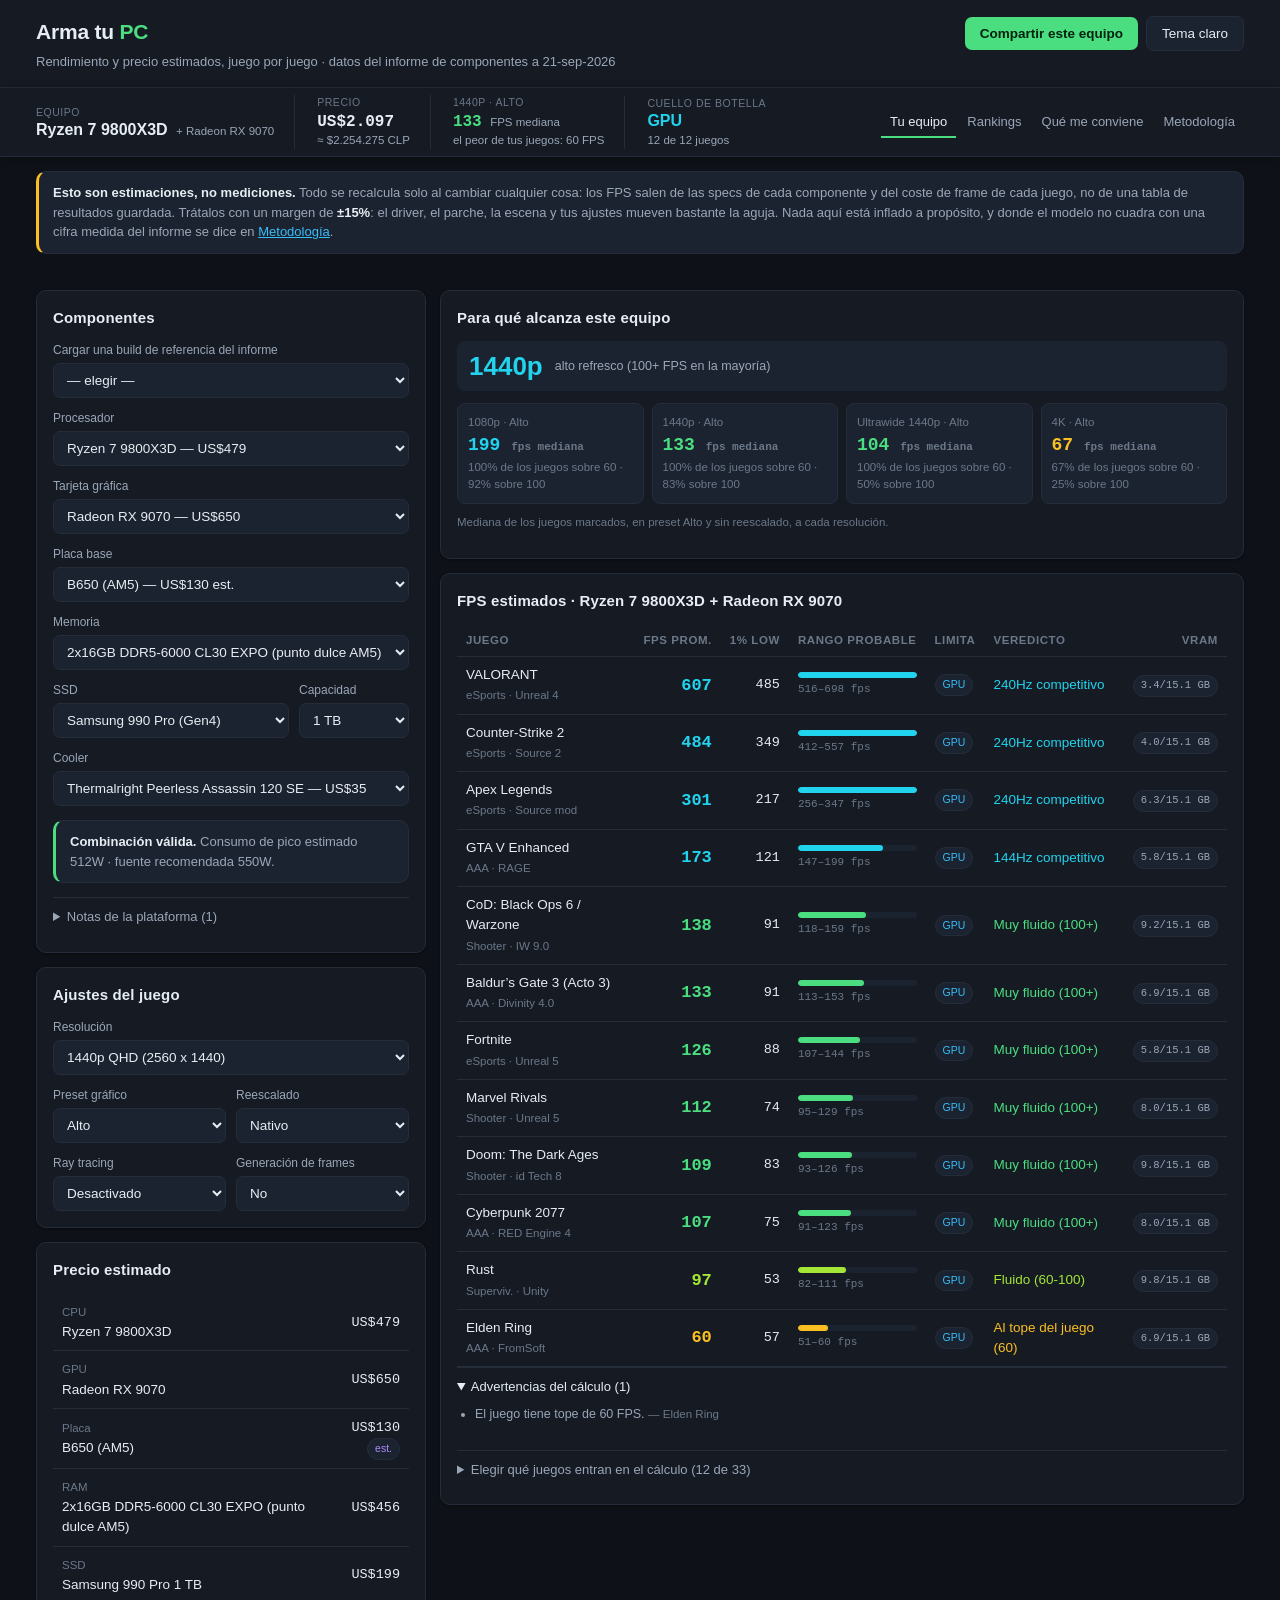
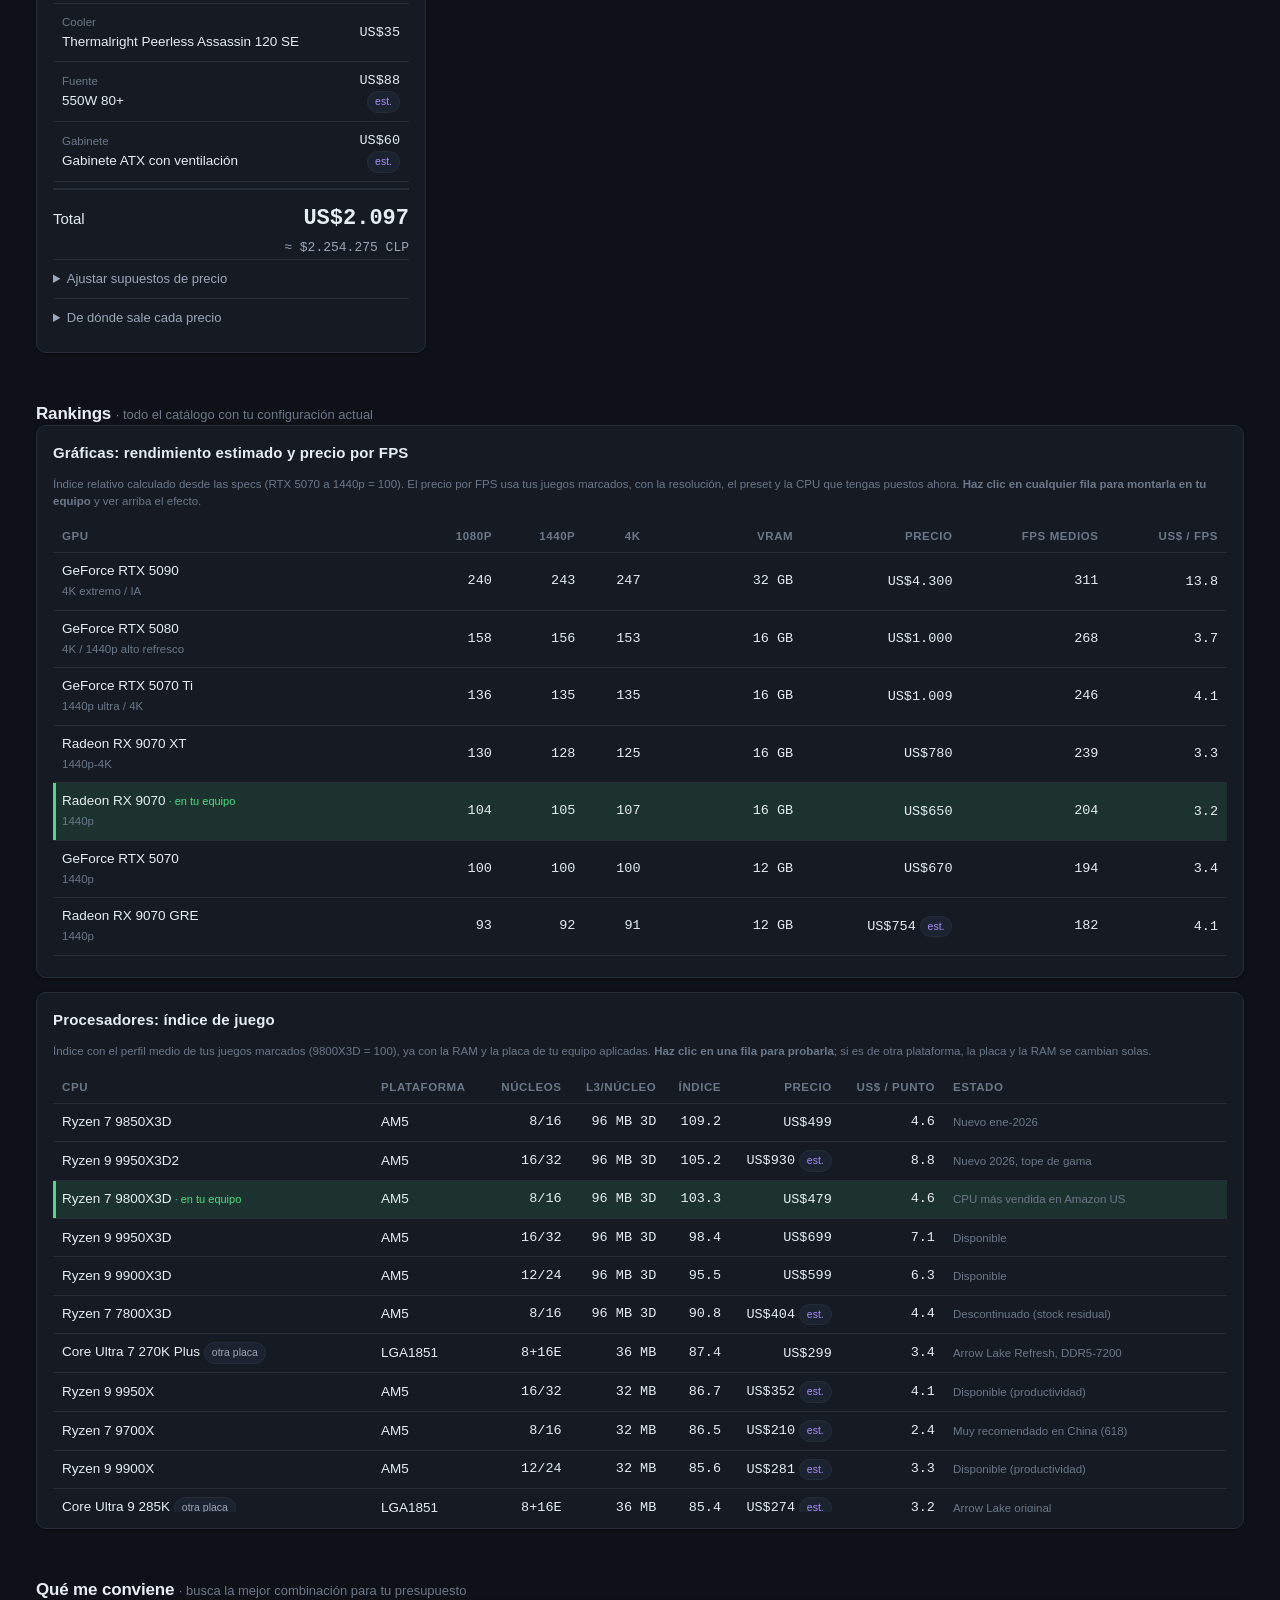
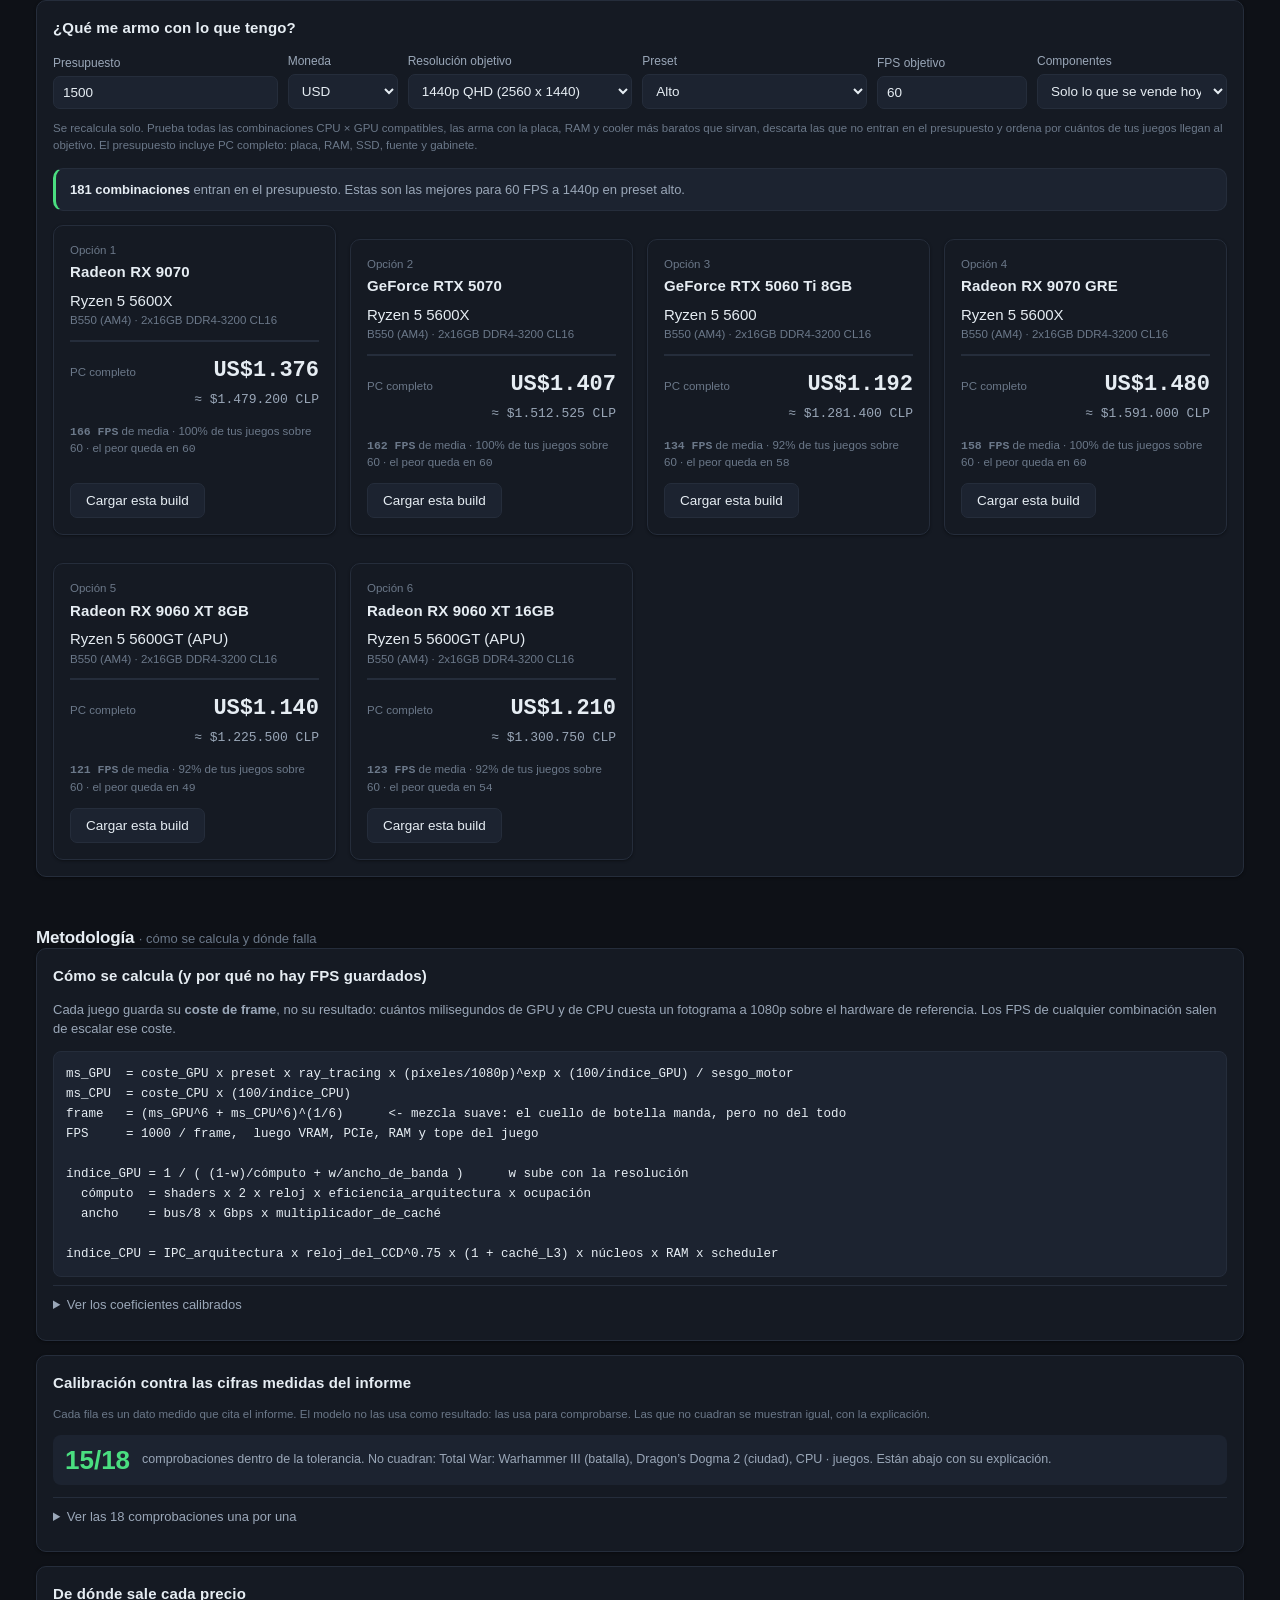
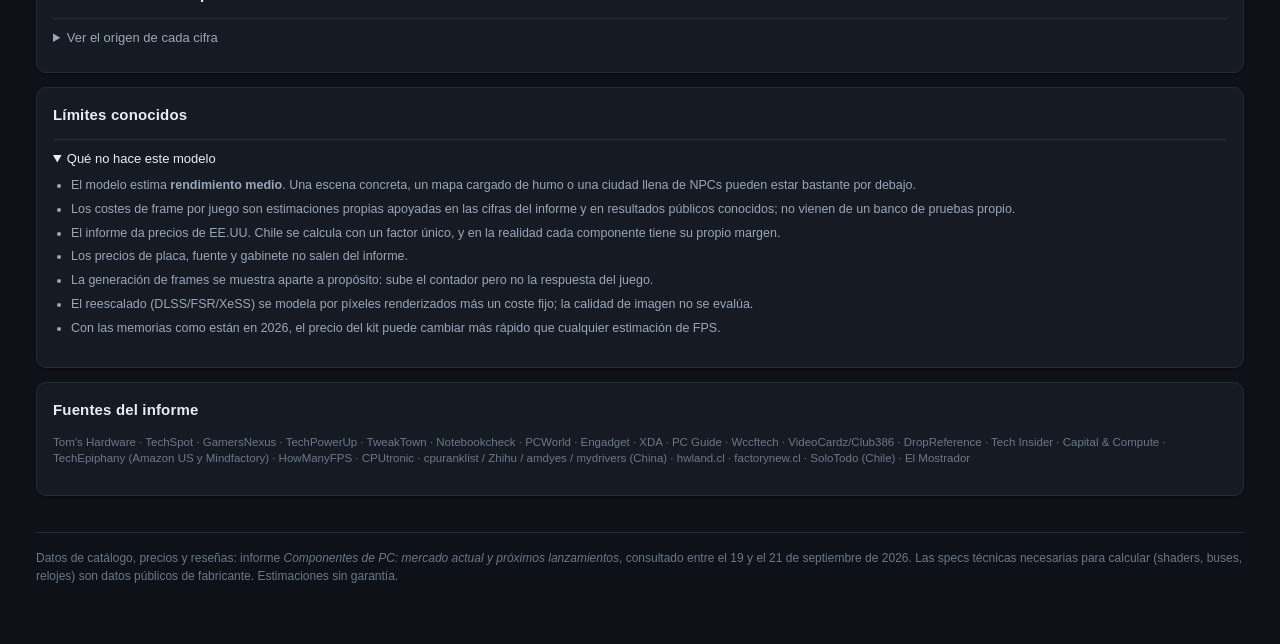
==== commit b141e28f: "Preparar la página para compartirla y abrirla desde el teléfono - Etiquetas Open Graph y Twitter Car" ====
--- a/arma-tu-pc/index.html
+++ b/arma-tu-pc/index.html
@@ -5,6 +5,36 @@
 <meta name="viewport" content="width=device-width, initial-scale=1">
 <title>Arma tu PC · rendimiento y precio estimados (sept 2026)</title>
 <meta name="description" content="Cambia componentes y mira al instante qué rinde y cuánto cuesta, juego por juego y por resolución. Sobre los datos del informe de componentes de PC de septiembre 2026.">
+
+<!-- Tarjeta al compartir el enlace (WhatsApp, Telegram, Discord, redes).
+     OJO: og:image y og:url tienen que ser direcciones absolutas; si publicas
+     esto en otro dominio, hay que cambiar las cuatro líneas de abajo. -->
+<link rel="canonical" href="https://sskiwalker.github.io/test-de-atencion/arma-tu-pc/">
+<meta property="og:url" content="https://sskiwalker.github.io/test-de-atencion/arma-tu-pc/">
+<meta property="og:image" content="https://sskiwalker.github.io/test-de-atencion/arma-tu-pc/img/preview.jpg">
+<meta name="twitter:image" content="https://sskiwalker.github.io/test-de-atencion/arma-tu-pc/img/preview.jpg">
+<meta property="og:type" content="website">
+<meta property="og:site_name" content="Arma tu PC">
+<meta property="og:locale" content="es_CL">
+<meta property="og:title" content="Arma tu PC · rendimiento y precio estimados">
+<meta property="og:description" content="Cambia un componente y mira al instante qué rinde y cuánto cuesta. 33 juegos, por resolución, con precios de mercado a septiembre 2026.">
+<meta property="og:image:width" content="1200">
+<meta property="og:image:height" content="630">
+<meta property="og:image:type" content="image/jpeg">
+<meta property="og:image:alt" content="Arma tu PC: FPS estimados por juego y precio total de la build.">
+<meta name="twitter:card" content="summary_large_image">
+<meta name="twitter:title" content="Arma tu PC · rendimiento y precio estimados">
+<meta name="twitter:description" content="Cambia un componente y mira al instante qué rinde y cuánto cuesta, juego por juego.">
+
+<!-- Pantalla de inicio del teléfono y color de la barra del navegador -->
+<link rel="manifest" href="manifest.webmanifest">
+<link rel="icon" href="img/icon-192.png" sizes="192x192" type="image/png">
+<link rel="apple-touch-icon" href="img/apple-touch-icon.png">
+<meta name="apple-mobile-web-app-title" content="Arma tu PC">
+<meta name="mobile-web-app-capable" content="yes">
+<meta name="theme-color" content="#0e1117" media="(prefers-color-scheme: dark)">
+<meta name="theme-color" content="#f6f8fb" media="(prefers-color-scheme: light)">
+
 <link rel="stylesheet" href="css/styles.css">
 </head>
 <body>
@@ -16,7 +46,10 @@
         <h1>Arma tu <span>PC</span></h1>
         <p class="sub" style="margin-bottom:16px">Rendimiento y precio estimados, juego por juego · datos del informe de componentes a 21-sep-2026</p>
       </div>
-      <button class="btn sec" id="tema" type="button">Tema claro</button>
+      <div class="acciones">
+        <button class="btn" id="compartir" type="button">Compartir este equipo</button>
+        <button class="btn sec" id="tema" type="button">Tema claro</button>
+      </div>
     </div>
   </div>
 </header>
@@ -218,6 +251,8 @@
   </footer>
 </div>
 
+<div class="aviso-flotante" id="toast" role="status" aria-live="polite"></div>
+
 <script src="js/data.js"></script>
 <script src="js/model.js"></script>
 <script src="js/app.js"></script>
--- a/arma-tu-pc/css/styles.css
+++ b/arma-tu-pc/css/styles.css
@@ -4,6 +4,10 @@
   --txt: #e6edf3; --txt2: #9aa7b8; --txt3: #6b7889;
   --acc: #4ade80; --acc2: #38bdf8; --warn: #fbbf24; --err: #f87171; --est: #a78bfa;
   --n5: #22d3ee; --n4: #4ade80; --n3: #a3e635; --n2: #fbbf24; --n1: #fb923c; --n0: #f87171;
+  /* Versiones translúcidas fijas. Se evita mezclar colores en CSS porque esa
+     función no existe en los navegadores integrados de apps (WhatsApp) en
+     móviles algo antiguos, y ahí el fondo saldría negro. */
+  --acc-suave: rgba(74, 222, 128, .12); --destello: rgba(56, 189, 248, .28);
   --r: 10px; --sombra: 0 1px 3px rgba(0,0,0,.4);
 }
 :root[data-tema="claro"] {
@@ -11,6 +15,7 @@
   --txt: #12181f; --txt2: #4b5866; --txt3: #77869a;
   --acc: #16a34a; --acc2: #0284c7; --warn: #b45309; --err: #dc2626; --est: #7c3aed;
   --n5: #0891b2; --n4: #16a34a; --n3: #65a30d; --n2: #b45309; --n1: #ea580c; --n0: #dc2626;
+  --acc-suave: rgba(22, 163, 74, .10); --destello: rgba(2, 132, 199, .20);
   --sombra: 0 1px 3px rgba(16,24,40,.08);
 }
 * { box-sizing: border-box; }
@@ -219,7 +224,7 @@
 /* filas que se pueden montar en el equipo con un clic */
 #t-gpu tbody tr, #t-cpu tbody tr { cursor: pointer; }
 #t-gpu tbody tr:hover, #t-cpu tbody tr:hover { background: var(--bg3); }
-tbody tr.actual { background: color-mix(in srgb, var(--acc) 12%, transparent); }
+tbody tr.actual { background: var(--acc-suave); }
 tbody tr.actual td:first-child { box-shadow: inset 3px 0 0 var(--acc); }
 tbody tr.actual .j-nombre::after {
   content: " · en tu equipo"; font-size: 11px; font-weight: 400; color: var(--acc);
@@ -227,7 +232,7 @@
 
 /* al cambiar un número, un destello corto para no perderlo de vista */
 @keyframes destello {
-  from { background: color-mix(in srgb, var(--acc2) 30%, transparent); }
+  from { background: var(--destello); }
   to   { background: transparent; }
 }
 .destello { animation: destello .5s ease-out; border-radius: 5px; }
@@ -236,3 +241,17 @@
 .barra > i { transition: width .25s ease; }
 .res-cell .v, .fps { transition: color .2s ease; }
 .card { transition: border-color .15s ease; }
+
+/* ---------- compartir ---------- */
+.acciones { display: flex; gap: 8px; align-items: center; }
+.aviso-flotante {
+  position: fixed; left: 50%; bottom: 22px; transform: translate(-50%, 16px);
+  background: var(--bg3); color: var(--txt); border: 1px solid var(--linea);
+  border-radius: 999px; padding: 10px 18px; font-size: 13.5px; box-shadow: 0 6px 24px rgba(0,0,0,.35);
+  opacity: 0; pointer-events: none; transition: opacity .2s ease, transform .2s ease; z-index: 50;
+}
+.aviso-flotante.ver { opacity: 1; transform: translate(-50%, 0); }
+@media (max-width: 620px) {
+  .acciones { width: 100%; }
+  .acciones .btn { flex: 1; }
+}
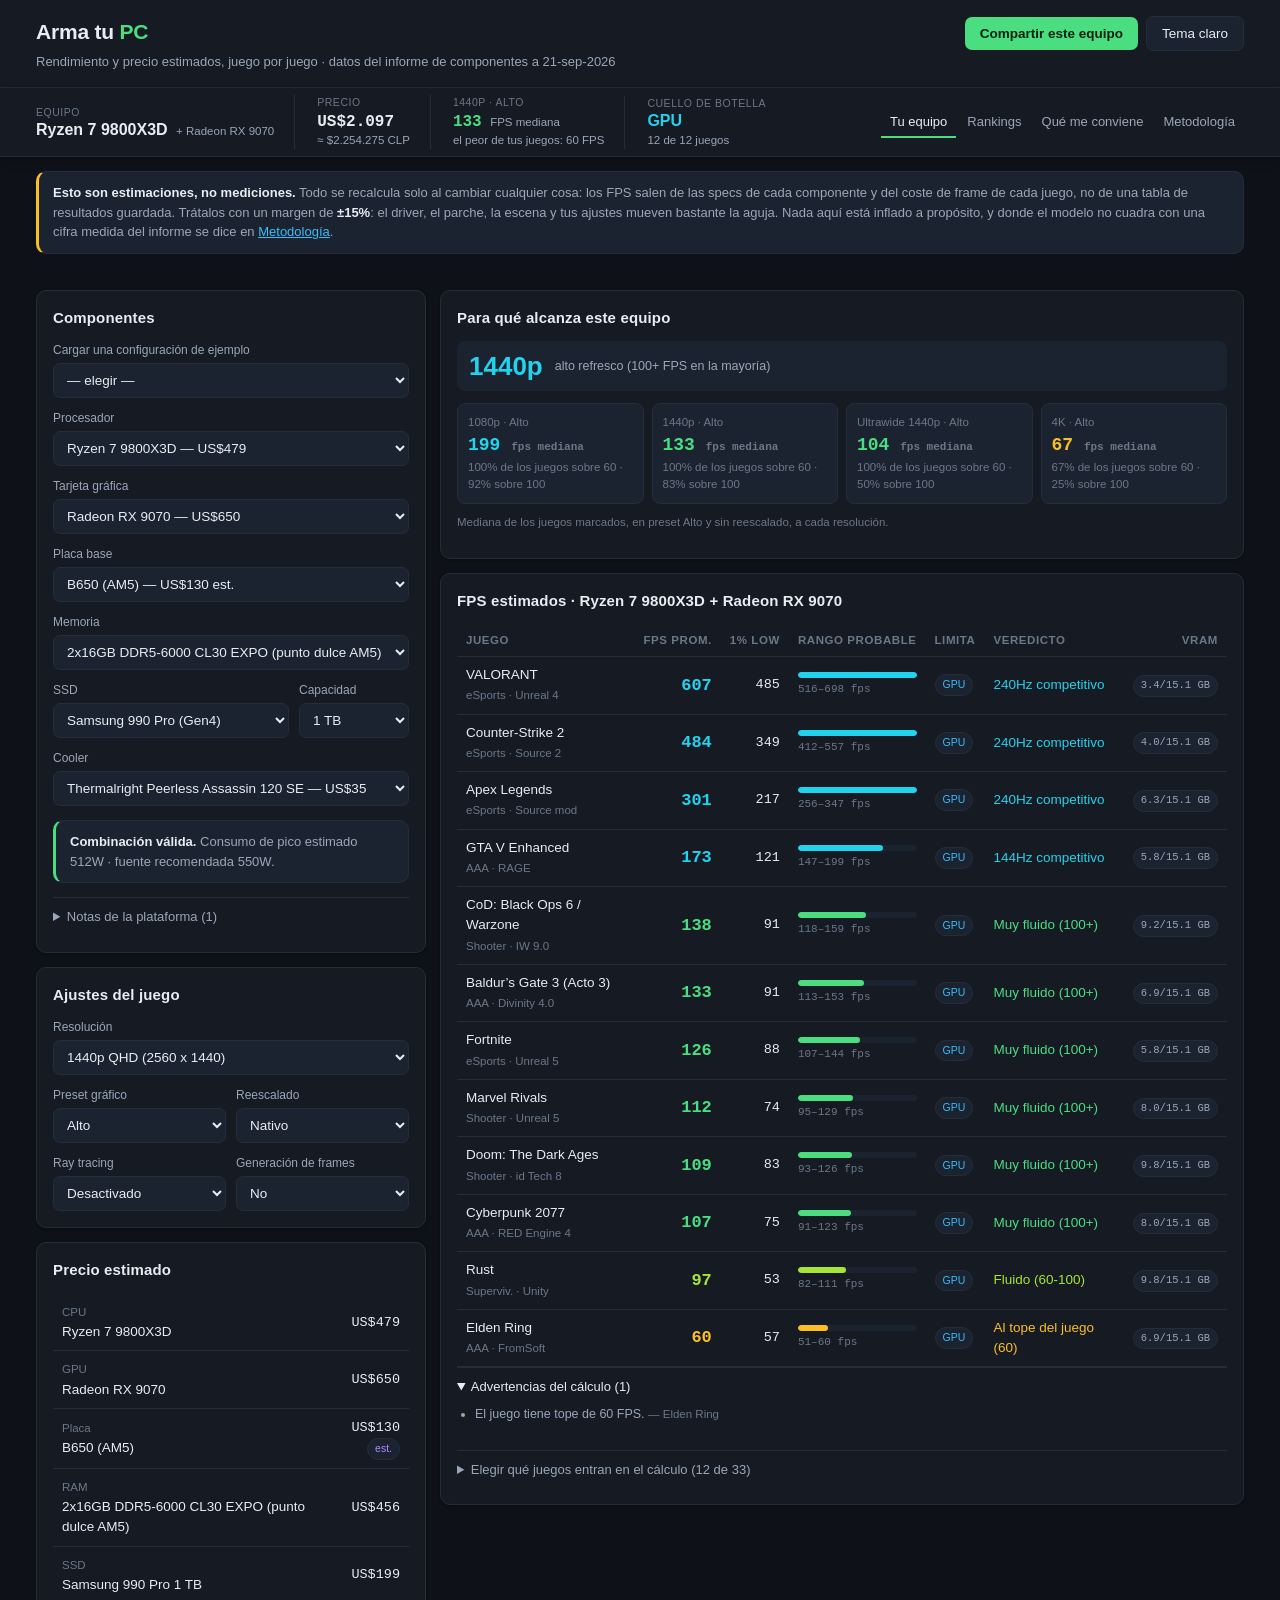
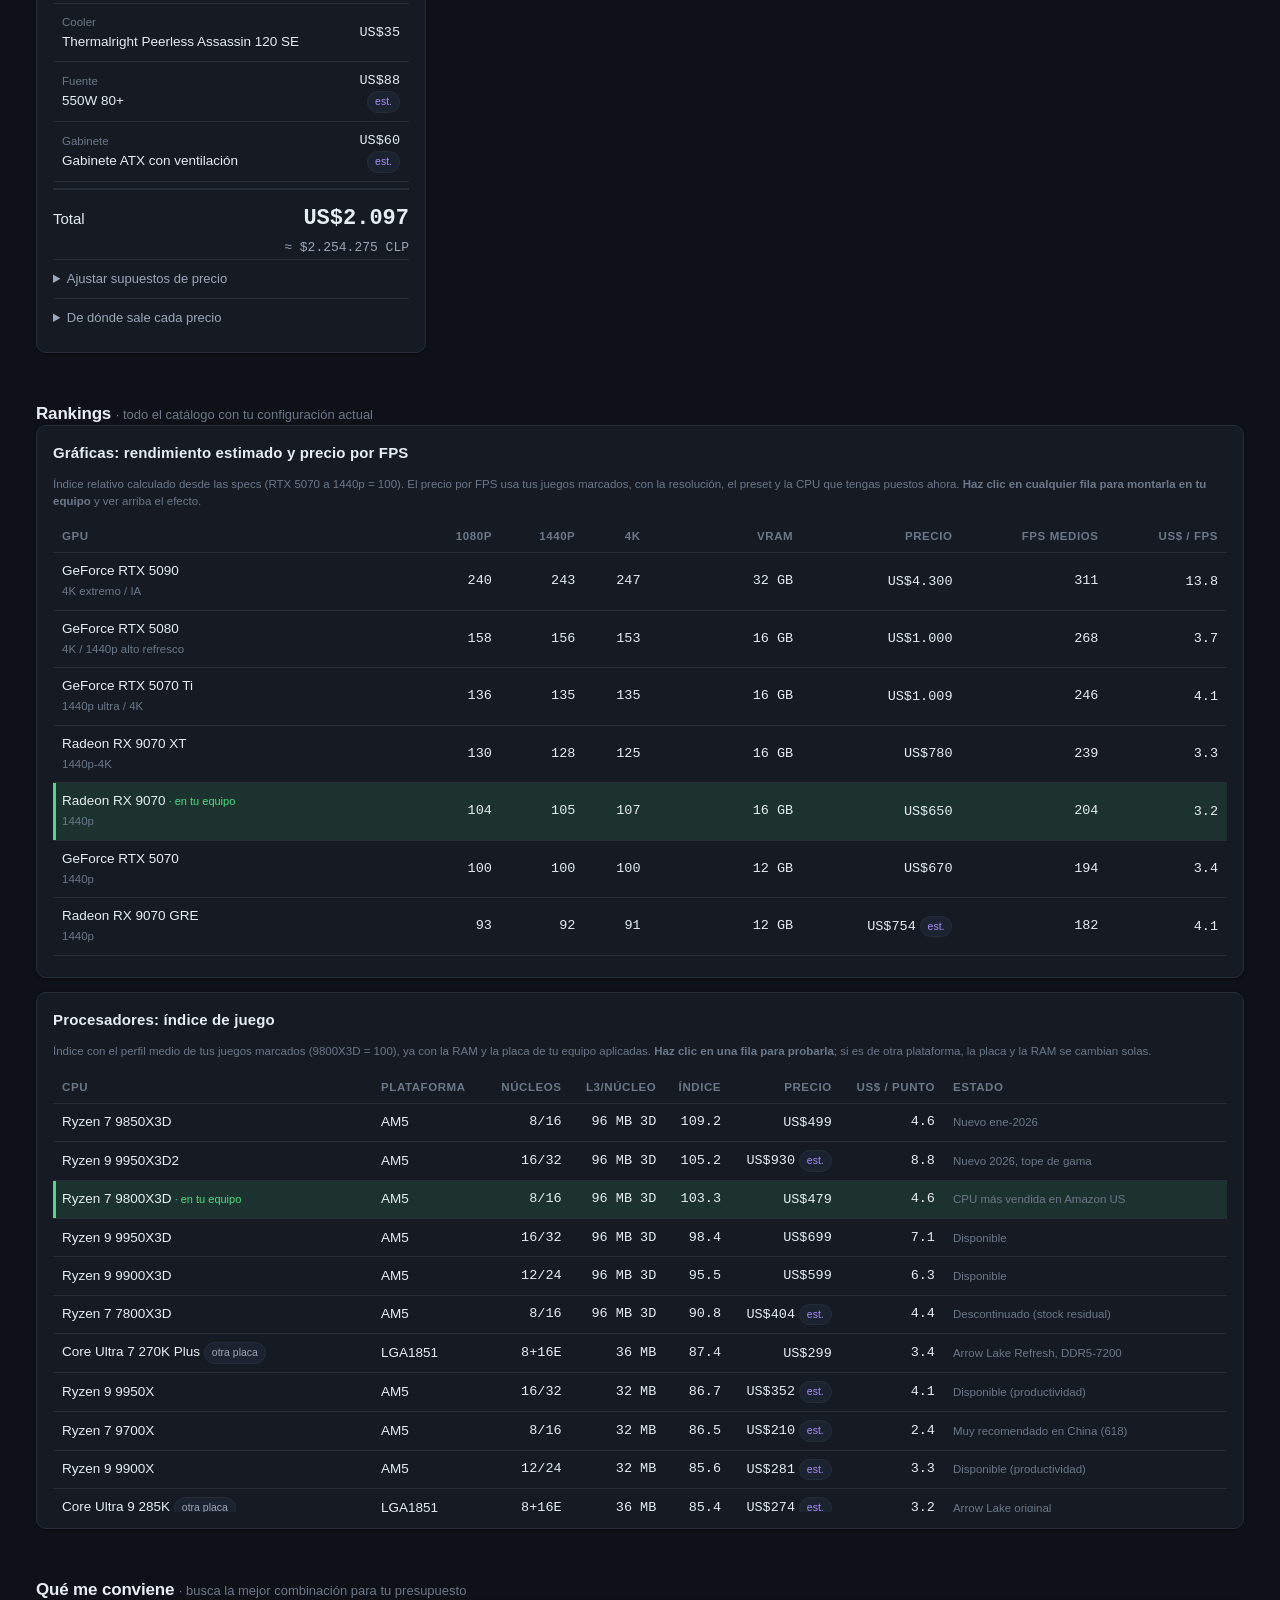
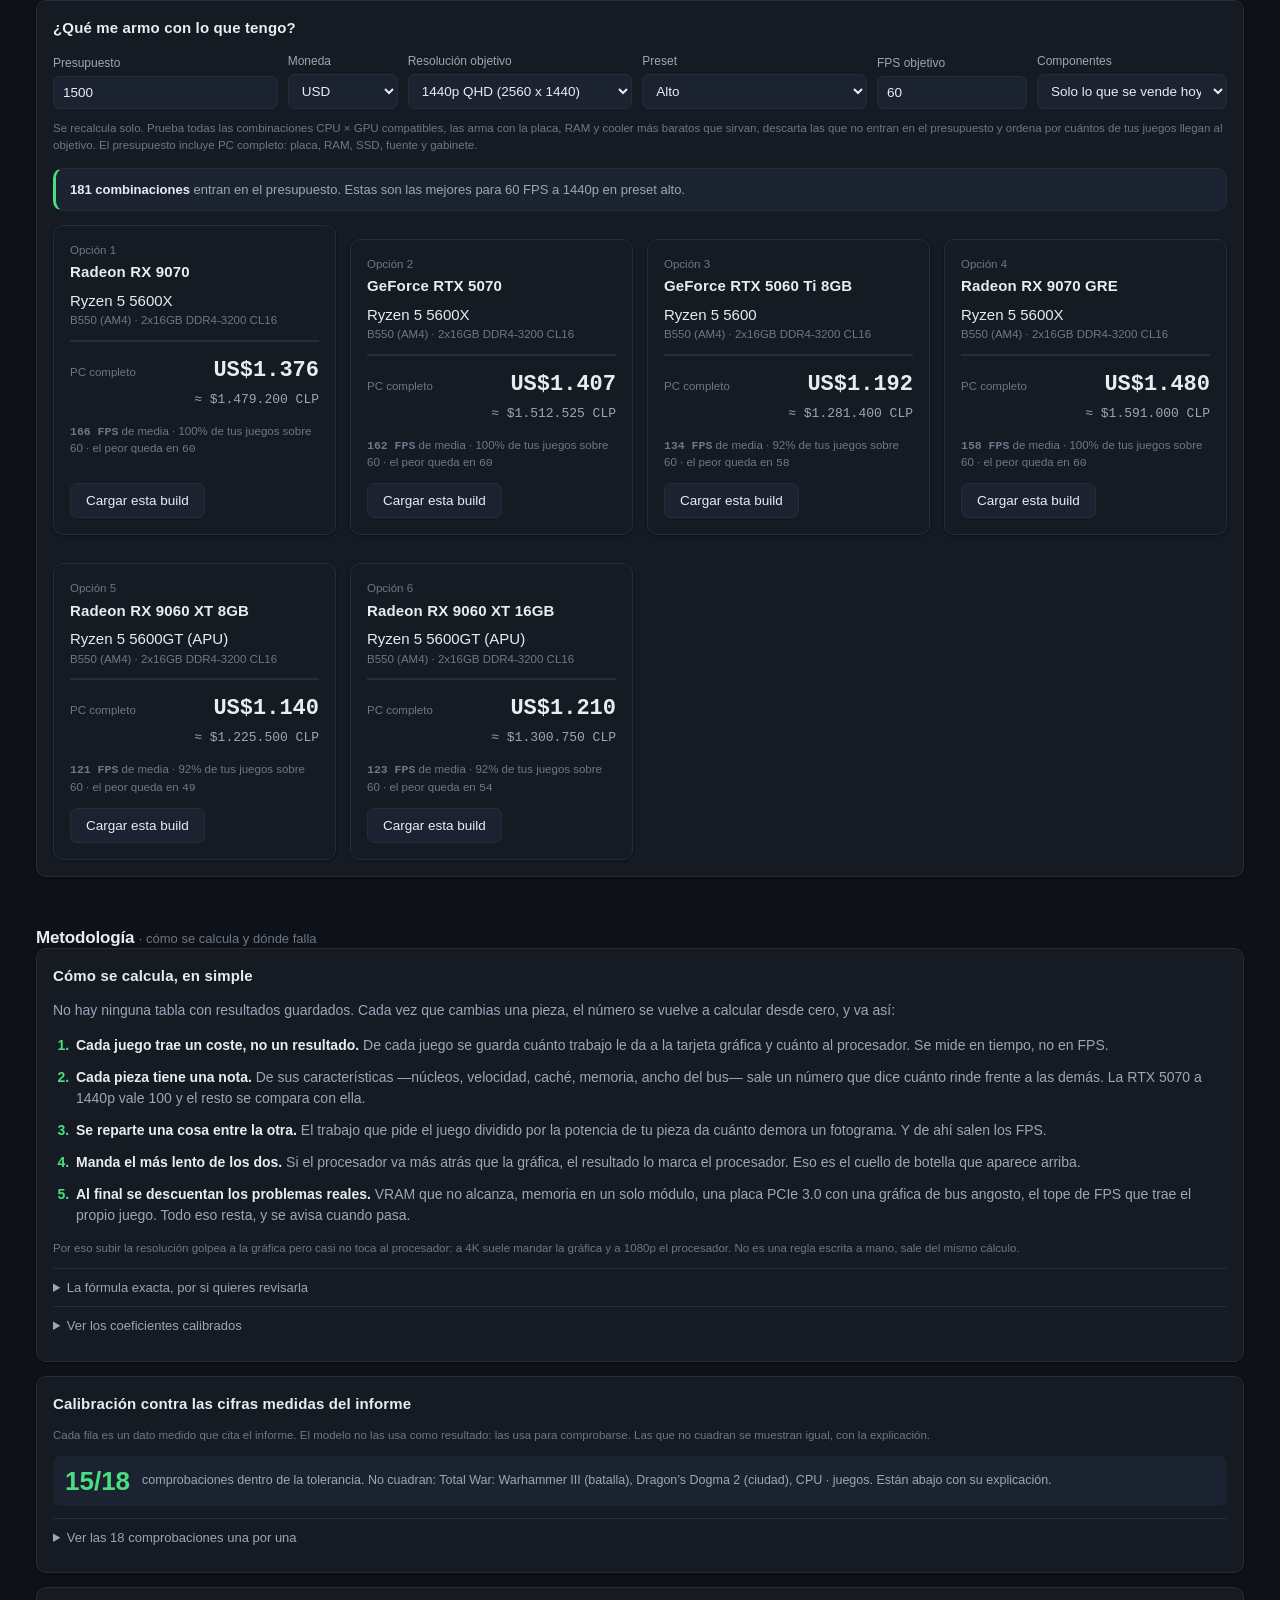
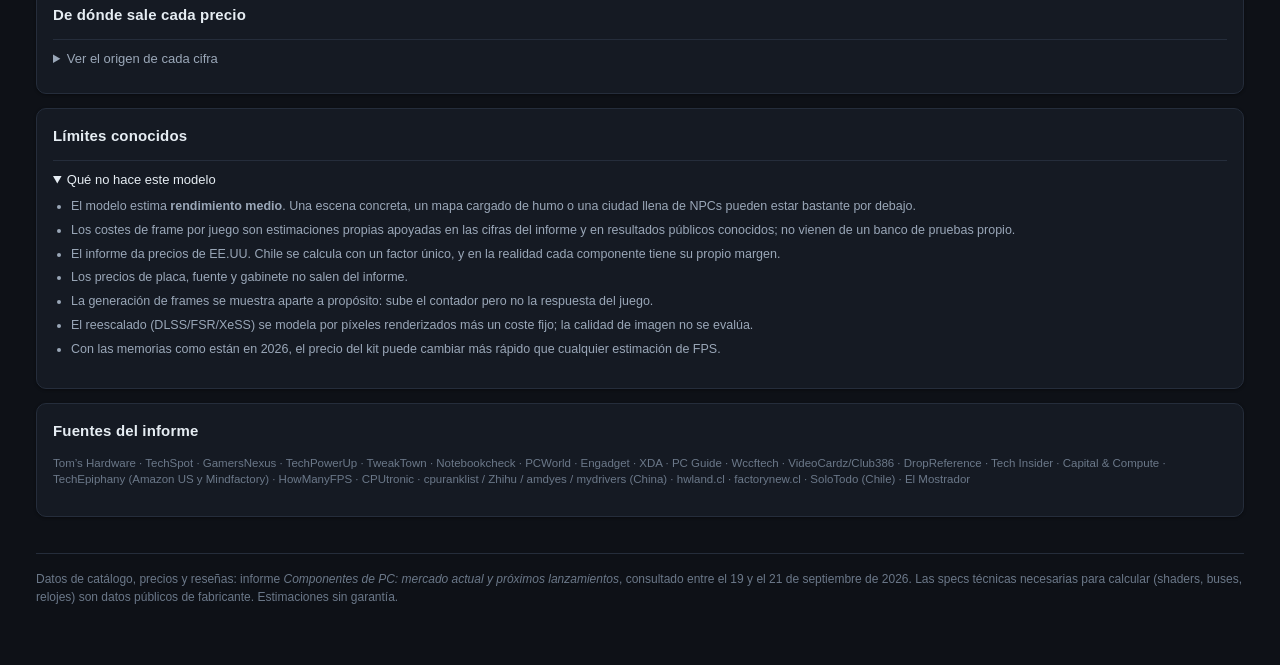
==== commit a5b8bdac: "Quitar lo personalizado y explicar la metodología en palabras La página la va a usar cualquiera, así" ====
--- a/arma-tu-pc/index.html
+++ b/arma-tu-pc/index.html
@@ -83,7 +83,7 @@
       <div class="col-a">
         <div class="card">
           <h2>Componentes</h2>
-          <label class="f"><span>Cargar una build de referencia del informe</span>
+          <label class="f"><span>Cargar una configuración de ejemplo</span>
             <select id="preset"></select></label>
           <label class="f"><span>Procesador</span><select id="s-cpu"></select></label>
           <label class="f"><span>Tarjeta gráfica</span><select id="s-gpu"></select></label>
@@ -202,15 +202,31 @@
   <section class="seccion" id="s-metodo">
     <h2 class="titulo-seccion">Metodología <span>· cómo se calcula y dónde falla</span></h2>
     <div class="card">
-      <h2>Cómo se calcula (y por qué no hay FPS guardados)</h2>
-      <p class="mini" style="font-size:13px;color:var(--txt2)">
-        Cada juego guarda su <strong>coste de frame</strong>, no su resultado: cuántos milisegundos de GPU y de CPU
-        cuesta un fotograma a 1080p sobre el hardware de referencia. Los FPS de cualquier combinación salen de
-        escalar ese coste.
-      </p>
-      <pre class="form">ms_GPU  = coste_GPU x preset x ray_tracing x (píxeles/1080p)^exp x (100/índice_GPU) / sesgo_motor
+      <h2>Cómo se calcula, en simple</h2>
+      <p class="intro">No hay ninguna tabla con resultados guardados. Cada vez que cambias una pieza,
+      el número se vuelve a calcular desde cero, y va así:</p>
+      <ol class="pasos">
+        <li><b>Cada juego trae un coste, no un resultado.</b> De cada juego se guarda cuánto trabajo
+          le da a la tarjeta gráfica y cuánto al procesador. Se mide en tiempo, no en FPS.</li>
+        <li><b>Cada pieza tiene una nota.</b> De sus características —núcleos, velocidad, caché,
+          memoria, ancho del bus— sale un número que dice cuánto rinde frente a las demás. La RTX 5070
+          a 1440p vale 100 y el resto se compara con ella.</li>
+        <li><b>Se reparte una cosa entre la otra.</b> El trabajo que pide el juego dividido por la
+          potencia de tu pieza da cuánto demora un fotograma. Y de ahí salen los FPS.</li>
+        <li><b>Manda el más lento de los dos.</b> Si el procesador va más atrás que la gráfica, el
+          resultado lo marca el procesador. Eso es el cuello de botella que aparece arriba.</li>
+        <li><b>Al final se descuentan los problemas reales.</b> VRAM que no alcanza, memoria en un solo
+          módulo, una placa PCIe 3.0 con una gráfica de bus angosto, el tope de FPS que trae el propio
+          juego. Todo eso resta, y se avisa cuando pasa.</li>
+      </ol>
+      <p class="mini">Por eso subir la resolución golpea a la gráfica pero casi no toca al procesador:
+      a 4K suele mandar la gráfica y a 1080p el procesador. No es una regla escrita a mano, sale del
+      mismo cálculo.</p>
+      <details>
+        <summary>La fórmula exacta, por si quieres revisarla</summary>
+        <pre class="form">ms_GPU  = coste_GPU x preset x ray_tracing x (píxeles/1080p)^exp x (100/índice_GPU) / sesgo_motor
 ms_CPU  = coste_CPU x (100/índice_CPU)
-frame   = (ms_GPU^6 + ms_CPU^6)^(1/6)      <- mezcla suave: el cuello de botella manda, pero no del todo
+frame   = (ms_GPU^6 + ms_CPU^6)^(1/6)      mezcla suave: el más lento manda, pero no del todo
 FPS     = 1000 / frame,  luego VRAM, PCIe, RAM y tope del juego
 
 índice_GPU = 1 / ( (1-w)/cómputo + w/ancho_de_banda )      w sube con la resolución
@@ -218,6 +234,7 @@
   ancho    = bus/8 x Gbps x multiplicador_de_caché
 
 índice_CPU = IPC_arquitectura x reloj_del_CCD^0.75 x (1 + caché_L3) x núcleos x RAM x scheduler</pre>
+      </details>
       <details><summary>Ver los coeficientes calibrados</summary><div id="m-cal"></div></details>
     </div>
     <div class="card">
--- a/arma-tu-pc/css/styles.css
+++ b/arma-tu-pc/css/styles.css
@@ -255,3 +255,11 @@
   .acciones { width: 100%; }
   .acciones .btn { flex: 1; }
 }
+
+/* ---------- explicación en palabras ---------- */
+.intro { font-size: 14px; color: var(--txt2); margin: 0 0 14px; }
+ol.pasos { margin: 0 0 14px; padding-left: 20px; font-size: 14px; color: var(--txt2); }
+ol.pasos li { margin-bottom: 11px; padding-left: 3px; }
+ol.pasos li::marker { color: var(--acc); font-weight: 700; }
+ol.pasos b { color: var(--txt); font-weight: 600; }
+@media (max-width: 620px) { pre.form { font-size: 11px; } }
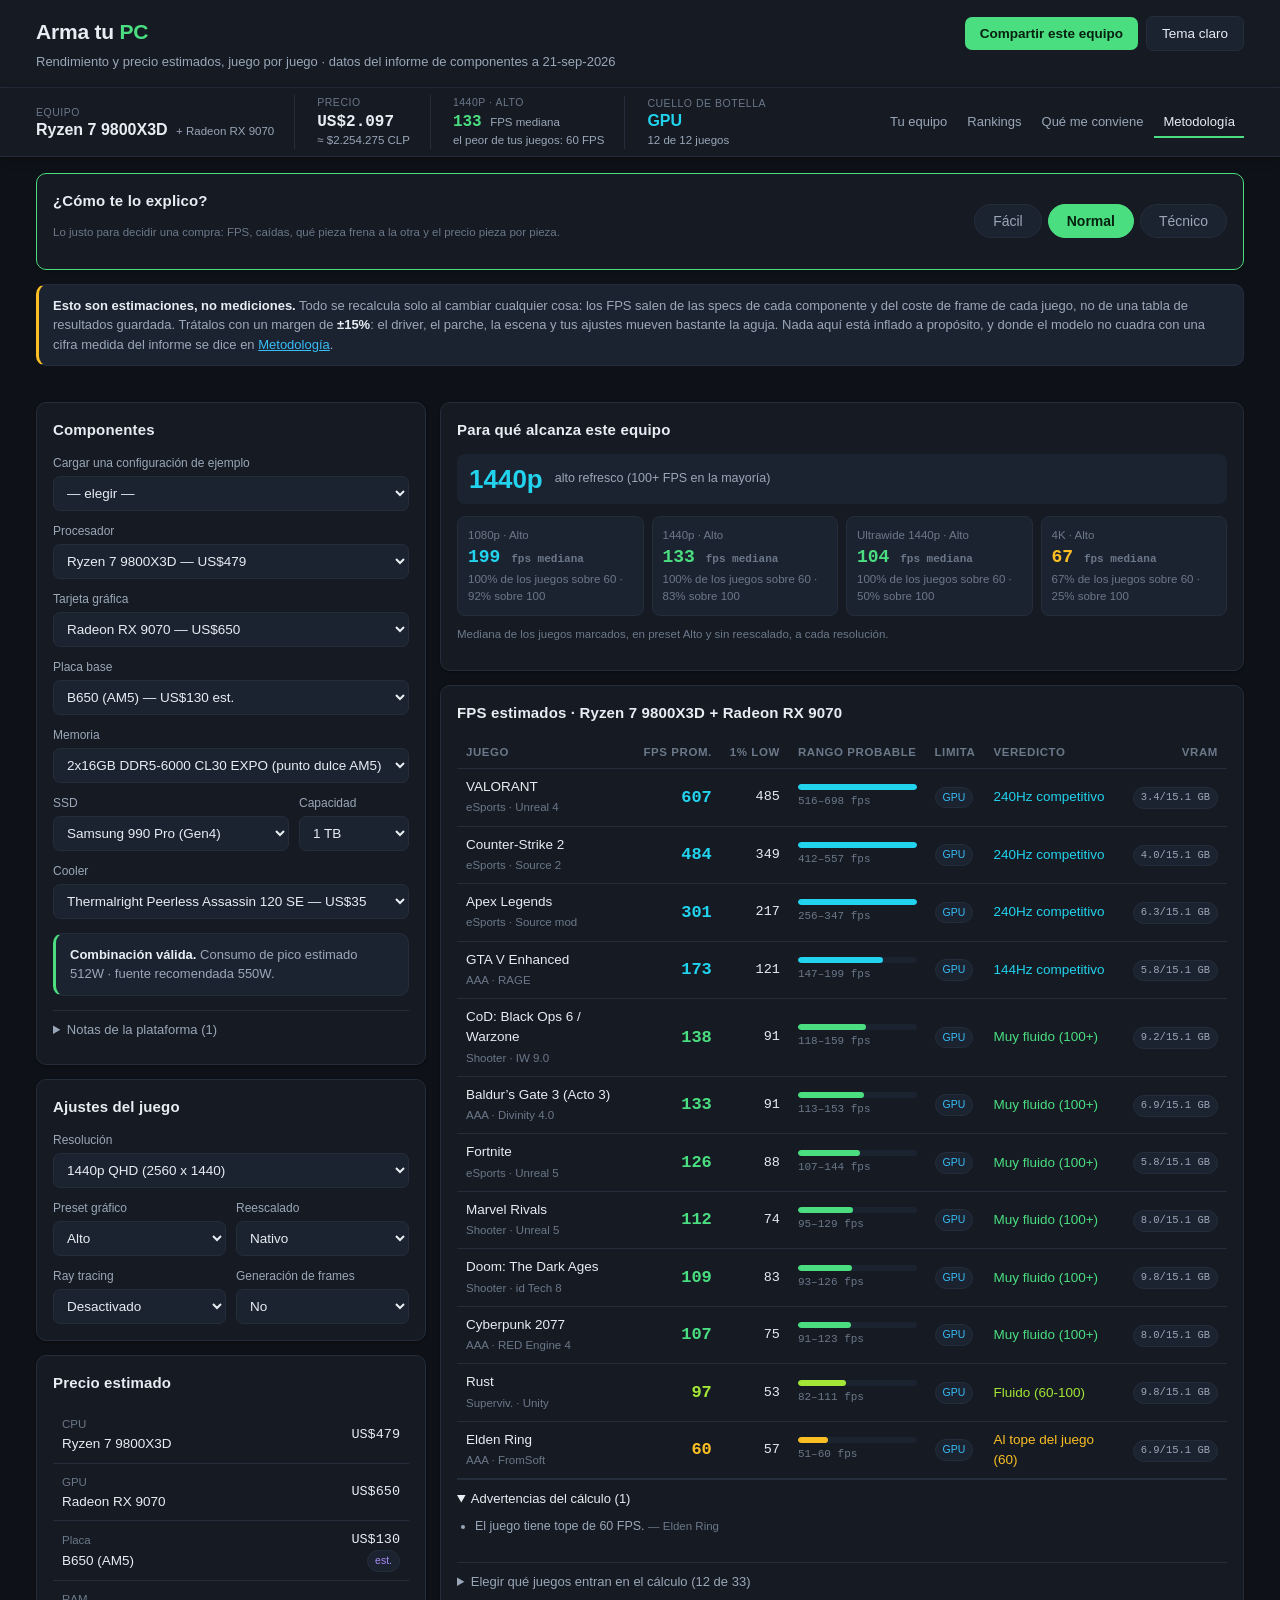
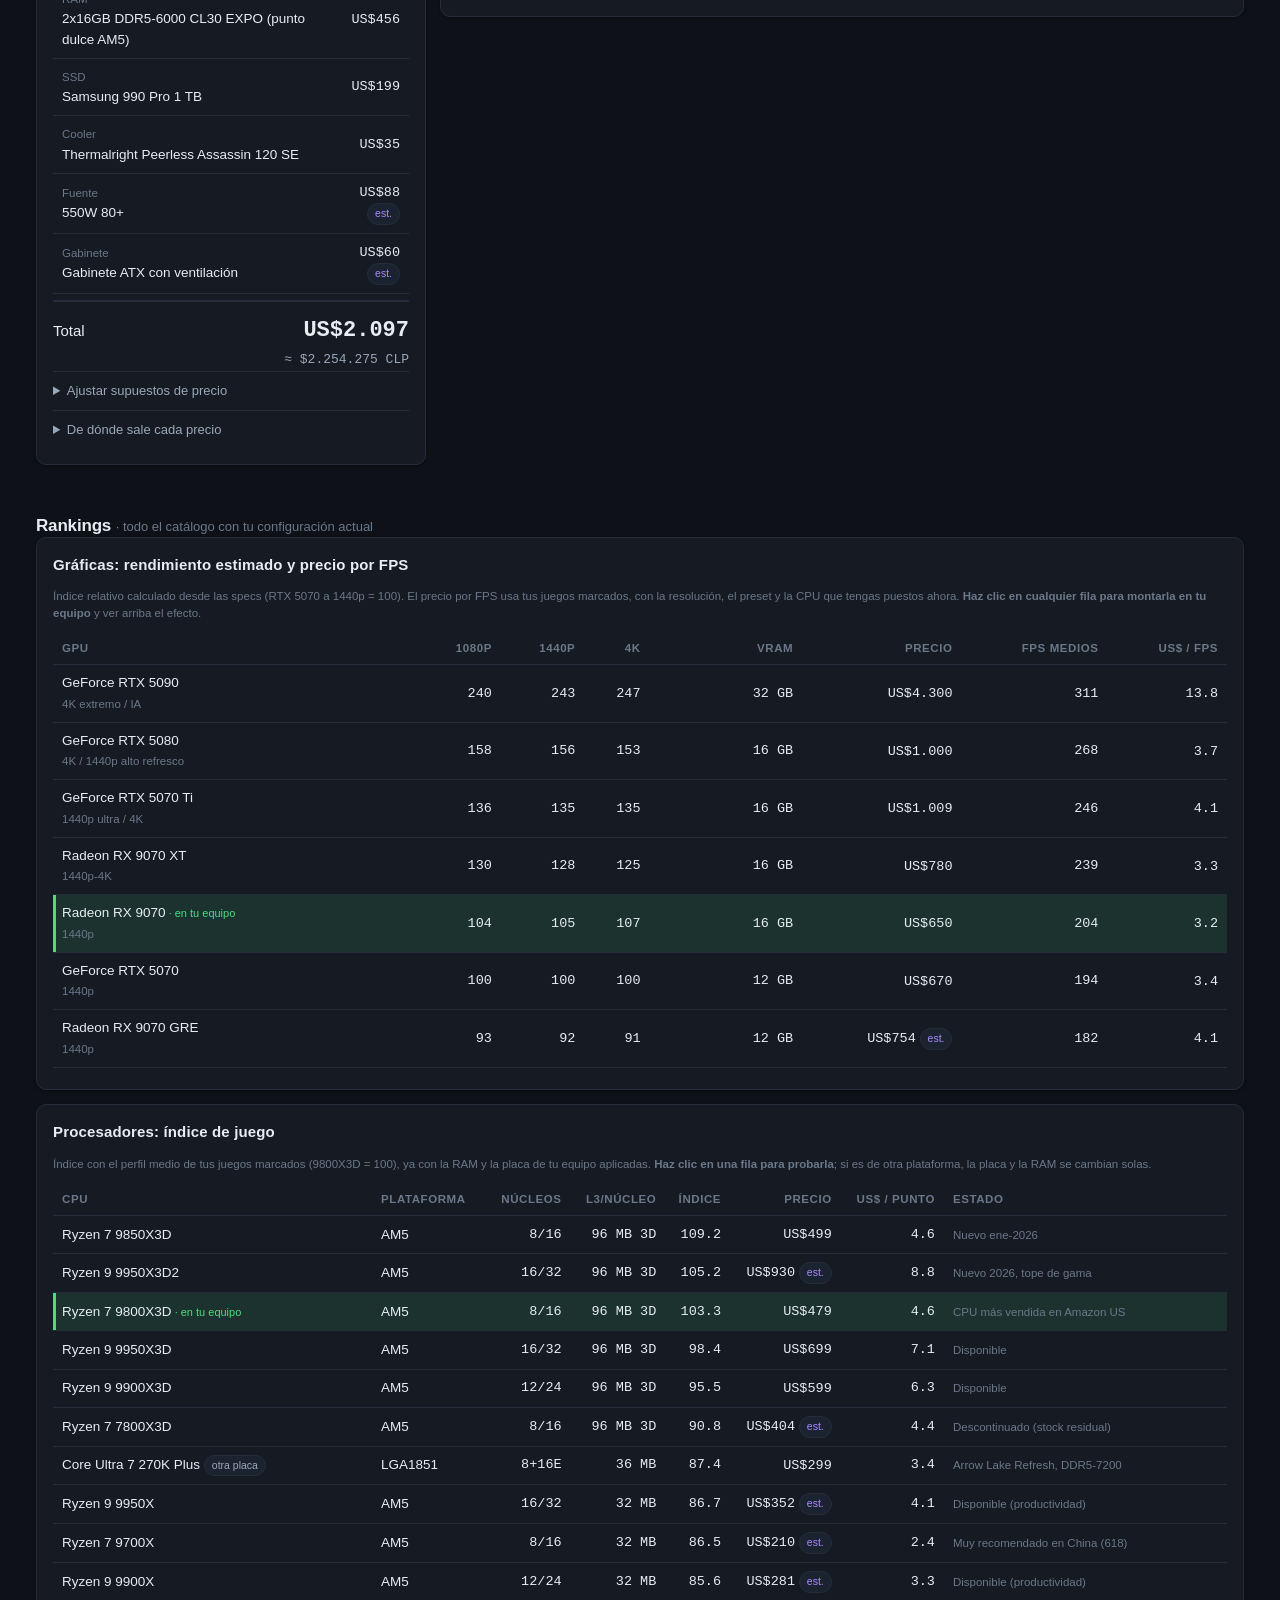
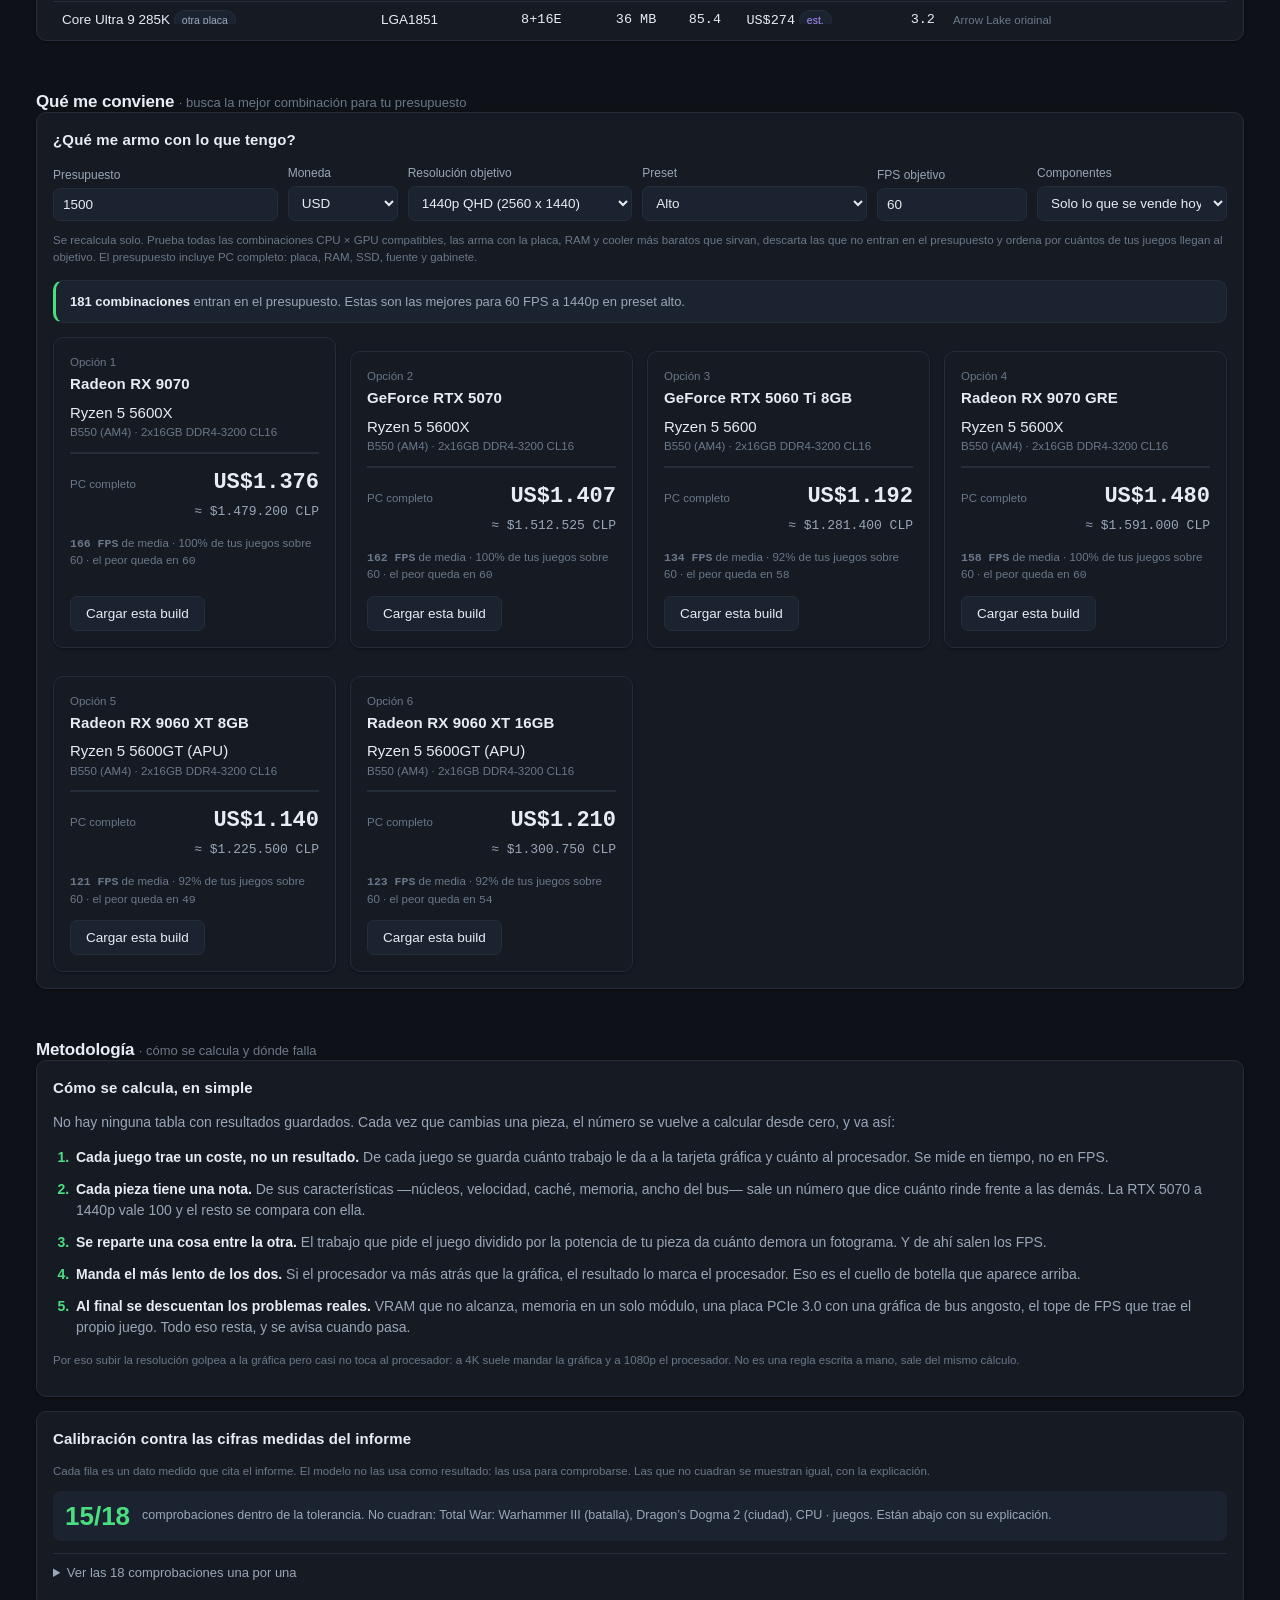
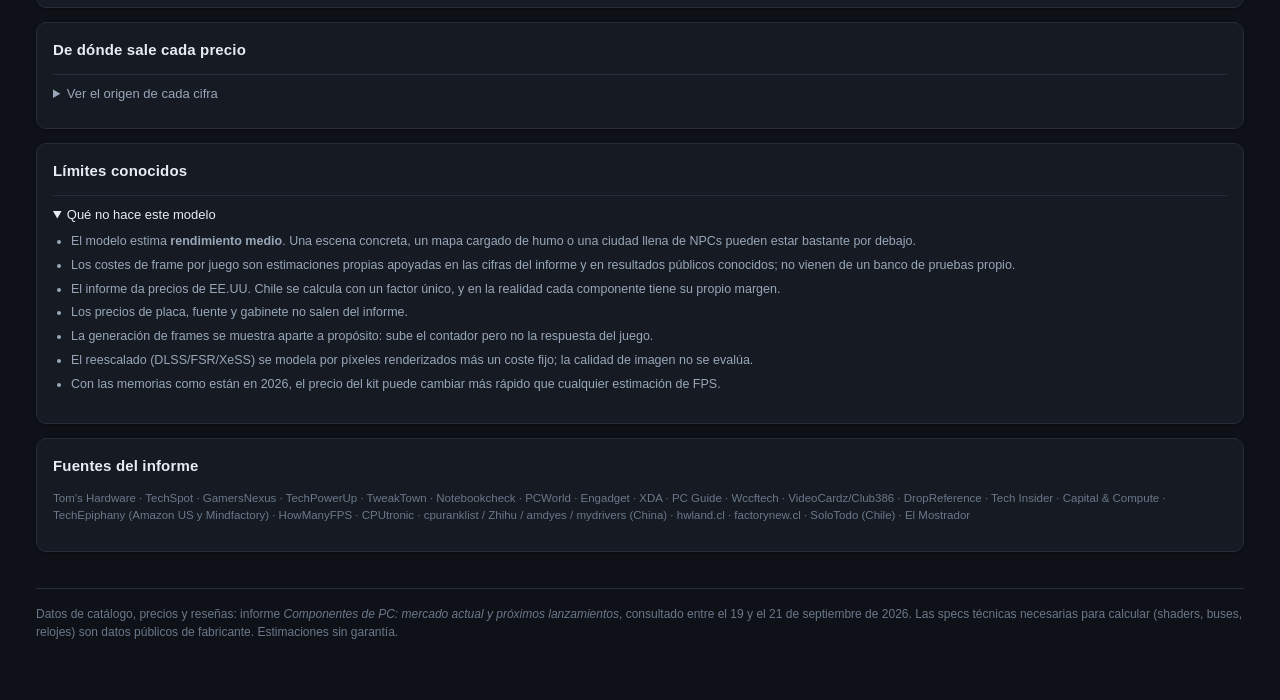
==== commit 1bfe0f99: "Añadir niveles de detalle: Fácil, Normal y Técnico La página la va a ver gente con y sin conocimient" ====
--- a/arma-tu-pc/index.html
+++ b/arma-tu-pc/index.html
@@ -68,7 +68,26 @@
 
 <div class="wrap">
 
-  <div class="aviso">
+  <div class="card nivel-sel">
+    <div class="nivel-txt">
+      <h2 id="nivel-titulo">¿Cómo te lo explico?</h2>
+      <p class="mini" id="nivel-desc"></p>
+    </div>
+    <div class="chips" id="nivel-chips">
+      <button class="chip" type="button" data-nivel="1">Fácil</button>
+      <button class="chip on" type="button" data-nivel="2">Normal</button>
+      <button class="chip" type="button" data-nivel="3">Técnico</button>
+    </div>
+  </div>
+
+  <div class="aviso solo-facil">
+    <strong>Ojo: esto son cálculos, no pruebas reales.</strong> La página estima cuántos
+    <b>FPS</b> (cuadros por segundo) daría cada juego con las piezas que elijas. Mientras más FPS,
+    más suave se ve: <b>60 está bien</b>, <b>30 se nota lento</b> y más de 100 se siente muy fluido.
+    Los números pueden variar más o menos un 15%.
+  </div>
+
+  <div class="aviso desde-normal">
     <strong>Esto son estimaciones, no mediciones.</strong> Todo se recalcula solo al cambiar cualquier cosa:
     los FPS salen de las specs de cada componente y del coste de frame de cada juego, no de una tabla de
     resultados guardada. Trátalos con un margen de <strong>±15%</strong>: el driver, el parche, la escena y tus
@@ -87,28 +106,32 @@
             <select id="preset"></select></label>
           <label class="f"><span>Procesador</span><select id="s-cpu"></select></label>
           <label class="f"><span>Tarjeta gráfica</span><select id="s-gpu"></select></label>
-          <label class="f"><span>Placa base</span><select id="s-placa"></select></label>
-          <label class="f"><span>Memoria</span><select id="s-ram"></select></label>
+          <p class="mini solo-facil">El resto de las piezas (placa, memoria, disco y refrigeración)
+            las elijo yo, compatibles con lo que marcaste. Igual van sumadas en el precio.</p>
+          <div class="desde-normal">
+            <label class="f"><span>Placa base</span><select id="s-placa"></select></label>
+            <label class="f"><span>Memoria</span><select id="s-ram"></select></label>
+            <div class="fila" style="margin-bottom:11px">
+              <label class="f" style="flex:2 1 150px"><span>SSD</span><select id="s-ssd"></select></label>
+              <label class="f" style="flex:0 1 110px"><span>Capacidad</span><select id="s-cap"></select></label>
+            </div>
+            <label class="f" style="margin-bottom:0"><span>Cooler</span><select id="s-cooler"></select></label>
+          </div>
+          <div id="compat"></div>
+        </div>
+
+        <div class="card">
+          <h2>Ajustes del juego</h2>
+          <label class="f"><span data-facil="Tamaño de la pantalla">Resolución</span><select id="c-res"></select></label>
           <div class="fila" style="margin-bottom:11px">
-            <label class="f" style="flex:2 1 150px"><span>SSD</span><select id="s-ssd"></select></label>
-            <label class="f" style="flex:0 1 110px"><span>Capacidad</span><select id="s-cap"></select></label>
-          </div>
-          <label class="f" style="margin-bottom:0"><span>Cooler</span><select id="s-cooler"></select></label>
-          <div id="compat"></div>
-        </div>
-
-        <div class="card">
-          <h2>Ajustes del juego</h2>
-          <label class="f"><span>Resolución</span><select id="c-res"></select></label>
-          <div class="fila" style="margin-bottom:11px">
-            <label class="f"><span>Preset gráfico</span><select id="c-preset"></select></label>
-            <label class="f"><span>Reescalado</span><select id="c-ups"></select></label>
+            <label class="f"><span data-facil="Calidad de imagen">Preset gráfico</span><select id="c-preset"></select></label>
+            <label class="f desde-normal"><span>Reescalado</span><select id="c-ups"></select></label>
           </div>
           <div class="fila" style="margin-bottom:0">
-            <label class="f"><span>Ray tracing</span><select id="c-rt">
+            <label class="f"><span data-facil="Luces realistas">Ray tracing</span><select id="c-rt">
               <option value="off">Desactivado</option><option value="rt">Activado (donde exista)</option>
               <option value="pt">Path tracing (donde exista)</option></select></label>
-            <label class="f"><span>Generación de frames</span><select id="c-fg">
+            <label class="f desde-normal"><span>Generación de frames</span><select id="c-fg">
               <option value="0">No</option><option value="1">Sí (aparte)</option></select></label>
           </div>
         </div>
@@ -117,7 +140,7 @@
           <h2>Precio estimado</h2>
           <div id="precios"></div>
           <div class="total"><span>Total</span><span style="text-align:right"><b class="num" id="total-usd"></b><br><span class="clp num" id="total-clp"></span></span></div>
-          <details>
+          <details class="desde-normal">
             <summary>Ajustar supuestos de precio</summary>
             <div class="fila">
               <label class="f"><span>CLP por USD</span><input type="number" id="f-clp" step="1"></label>
@@ -126,7 +149,7 @@
             </div>
             <p class="mini">El factor CLP/USD sale de un ancla del propio informe: el 9800X3D a US$479 y a CLP $514.990 (abr-2026). No es tipo de cambio: incluye IVA, importación y margen local.</p>
           </details>
-          <div id="precio-notas"></div>
+          <div id="precio-notas" class="desde-normal"></div>
         </div>
       </div>
 
@@ -135,18 +158,24 @@
           <h2>Para qué alcanza este equipo</h2>
           <div id="clase"></div>
           <div class="res-grid" id="clase-res"></div>
-          <p class="mini" style="margin-top:10px">Mediana de los juegos marcados, en preset Alto y sin reescalado, a cada resolución.</p>
+          <p class="mini" style="margin-top:10px" data-facil="Lo que daría la mayoría de tus juegos en cada tamaño de pantalla, con la calidad de imagen en Alto.">Mediana de los juegos marcados, en preset Alto y sin reescalado, a cada resolución.</p>
         </div>
 
         <div class="card">
           <h2 id="fps-titulo">FPS estimados</h2>
           <div class="tabla-wrap"><table id="t-fps"><thead><tr>
-            <th>Juego</th><th class="r">FPS prom.</th><th class="r">1% low</th><th>Rango probable</th>
-            <th>Limita</th><th>Veredicto</th><th class="r">VRAM</th>
+            <th>Juego</th>
+            <th class="r"><span data-facil="FPS">FPS prom.</span></th>
+            <th class="r desde-normal">1% low</th>
+            <th><span data-facil="Qué tan suave">Rango probable</span></th>
+            <th class="desde-normal"><span>Limita</span></th>
+            <th data-facil="Cómo se ve">Veredicto</th>
+            <th class="r desde-normal">VRAM</th>
+            <th class="r solo-tecnico">ms GPU / CPU</th>
           </tr></thead><tbody></tbody></table></div>
           <div id="fps-avisos"></div>
           <details id="d-juegos">
-            <summary>Elegir qué juegos entran en el cálculo (<span id="n-juegos"></span>)</summary>
+            <summary><span data-facil="Elegir qué juegos quieres ver">Elegir qué juegos entran en el cálculo</span> (<span id="n-juegos"></span>)</summary>
             <div class="chips" id="chips-cat"></div>
             <div class="chips" id="chips-juegos" style="margin-top:8px"></div>
           </details>
@@ -160,21 +189,22 @@
   <section class="seccion" id="s-rank">
     <h2 class="titulo-seccion">Rankings <span>· todo el catálogo con tu configuración actual</span></h2>
     <div class="card">
-      <h2>Gráficas: rendimiento estimado y precio por FPS</h2>
+      <h2><span data-facil="Tarjetas gráficas: cuánto rinde cada una">Gráficas: rendimiento estimado y precio por FPS</span></h2>
       <p class="mini">Índice relativo calculado desde las specs (RTX 5070 a 1440p = 100). El precio por FPS usa tus juegos marcados, con la resolución, el preset y la CPU que tengas puestos ahora. <strong>Haz clic en cualquier fila para montarla en tu equipo</strong> y ver arriba el efecto.</p>
       <div class="tabla-scroll">
       <div class="tabla-wrap"><table id="t-gpu"><thead><tr>
         <th>GPU</th><th class="r">1080p</th><th class="r">1440p</th><th class="r">4K</th>
-        <th class="r">VRAM</th><th class="r">Precio</th><th class="r">FPS medios</th><th class="r">US$ / FPS</th>
+        <th class="r desde-normal">VRAM</th><th class="r">Precio</th><th class="r">FPS medios</th><th class="r">US$ / FPS</th>
       </tr></thead><tbody></tbody></table></div></div>
     </div>
     <div class="card">
-      <h2>Procesadores: índice de juego</h2>
+      <h2><span data-facil="Procesadores: cuánto rinde cada uno">Procesadores: índice de juego</span></h2>
       <p class="mini">Índice con el perfil medio de tus juegos marcados (9800X3D = 100), ya con la RAM y la placa de tu equipo aplicadas. <strong>Haz clic en una fila para probarla</strong>; si es de otra plataforma, la placa y la RAM se cambian solas.</p>
       <div class="tabla-scroll">
       <div class="tabla-wrap"><table id="t-cpu"><thead><tr>
-        <th>CPU</th><th>Plataforma</th><th class="r">Núcleos</th><th class="r">L3/núcleo</th>
-        <th class="r">Índice</th><th class="r">Precio</th><th class="r">US$ / punto</th><th>Estado</th>
+        <th>CPU</th><th>Plataforma</th><th class="r">Núcleos</th><th class="r desde-normal">L3/núcleo</th>
+        <th class="r"><span data-facil="Potencia">Índice</span></th><th class="r">Precio</th>
+        <th class="r desde-normal">US$ / punto</th><th class="desde-normal">Estado</th>
       </tr></thead><tbody></tbody></table></div></div>
     </div>
   </section>
@@ -222,7 +252,7 @@
       <p class="mini">Por eso subir la resolución golpea a la gráfica pero casi no toca al procesador:
       a 4K suele mandar la gráfica y a 1080p el procesador. No es una regla escrita a mano, sale del
       mismo cálculo.</p>
-      <details>
+      <details class="solo-tecnico">
         <summary>La fórmula exacta, por si quieres revisarla</summary>
         <pre class="form">ms_GPU  = coste_GPU x preset x ray_tracing x (píxeles/1080p)^exp x (100/índice_GPU) / sesgo_motor
 ms_CPU  = coste_CPU x (100/índice_CPU)
@@ -235,13 +265,13 @@
 
 índice_CPU = IPC_arquitectura x reloj_del_CCD^0.75 x (1 + caché_L3) x núcleos x RAM x scheduler</pre>
       </details>
-      <details><summary>Ver los coeficientes calibrados</summary><div id="m-cal"></div></details>
+      <details class="solo-tecnico"><summary>Ver los coeficientes calibrados</summary><div id="m-cal"></div></details>
     </div>
     <div class="card">
       <h2>Calibración contra las cifras medidas del informe</h2>
       <p class="mini">Cada fila es un dato medido que cita el informe. El modelo no las usa como resultado: las usa para comprobarse. Las que no cuadran se muestran igual, con la explicación.</p>
       <div id="cal-resumen"></div>
-      <details><summary>Ver las 18 comprobaciones una por una</summary>
+      <details class="desde-normal"><summary>Ver las 18 comprobaciones una por una</summary>
         <div class="tabla-wrap"><table id="t-cal"><thead><tr>
           <th></th><th>Dato del informe</th><th class="r">Reportado</th><th class="r">Modelo</th>
         </tr></thead><tbody></tbody></table></div>
@@ -249,7 +279,7 @@
     </div>
     <div class="card">
       <h2>De dónde sale cada precio</h2>
-      <details><summary>Ver el origen de cada cifra</summary><div id="m-precios"></div></details>
+      <details class="desde-normal"><summary>Ver el origen de cada cifra</summary><div id="m-precios"></div></details>
     </div>
     <div class="card">
       <h2>Límites conocidos</h2>
--- a/arma-tu-pc/css/styles.css
+++ b/arma-tu-pc/css/styles.css
@@ -263,3 +263,20 @@
 ol.pasos li::marker { color: var(--acc); font-weight: 700; }
 ol.pasos b { color: var(--txt); font-weight: 600; }
 @media (max-width: 620px) { pre.form { font-size: 11px; } }
+
+/* ---------- niveles de detalle: Fácil / Normal / Técnico ---------- */
+.nivel-sel {
+  display: flex; align-items: center; justify-content: space-between;
+  gap: 14px; flex-wrap: wrap; margin-top: 16px; border-color: var(--acc);
+}
+.nivel-sel h2 { margin: 0 0 3px; }
+.nivel-txt { min-width: 0; flex: 1 1 260px; }
+#nivel-chips .chip { padding: 8px 18px; font-size: 14px; }
+
+/* Qué se ve en cada nivel */
+html[data-nivel="1"] .desde-normal,
+html[data-nivel="1"] .solo-tecnico,
+html[data-nivel="2"] .solo-tecnico { display: none !important; }
+html:not([data-nivel="1"]) .solo-facil { display: none !important; }
+html[data-nivel="1"] .rango { display: none; }
+html[data-nivel="1"] .j-meta.motor { display: none; }
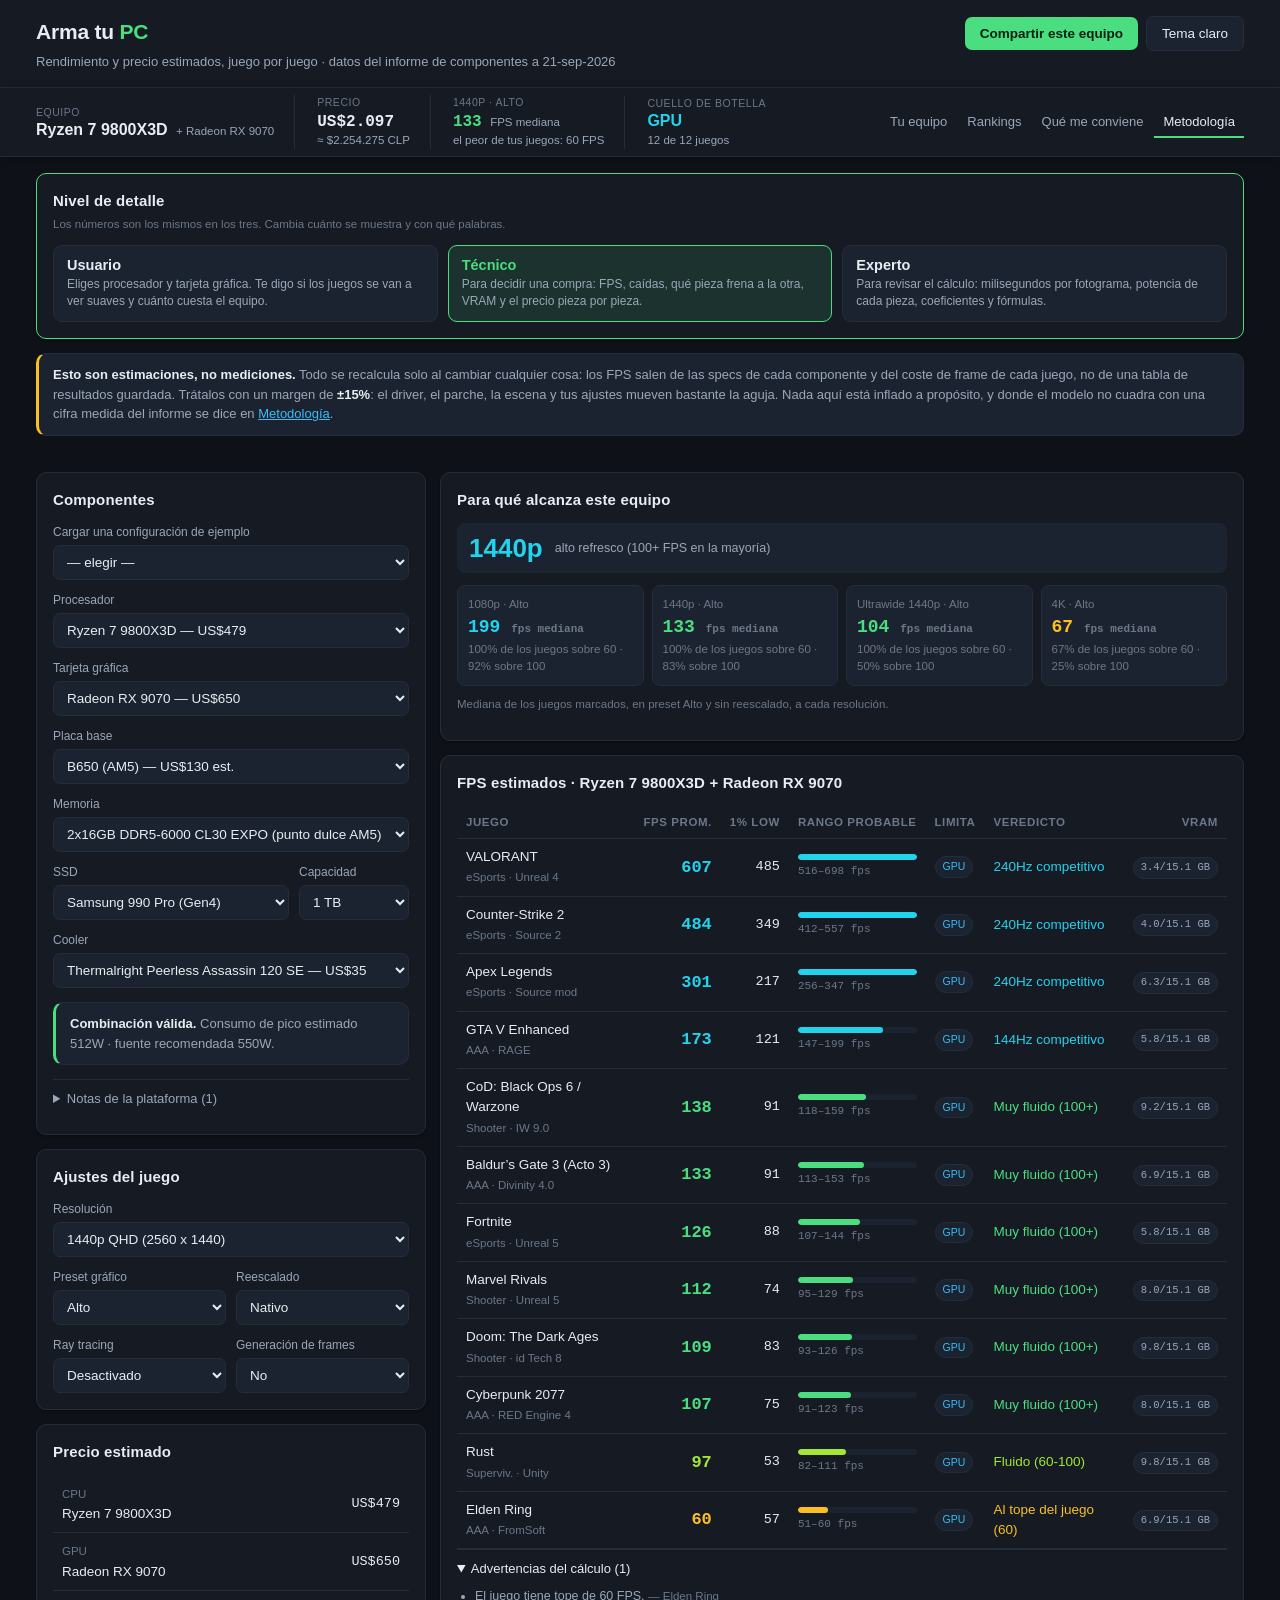
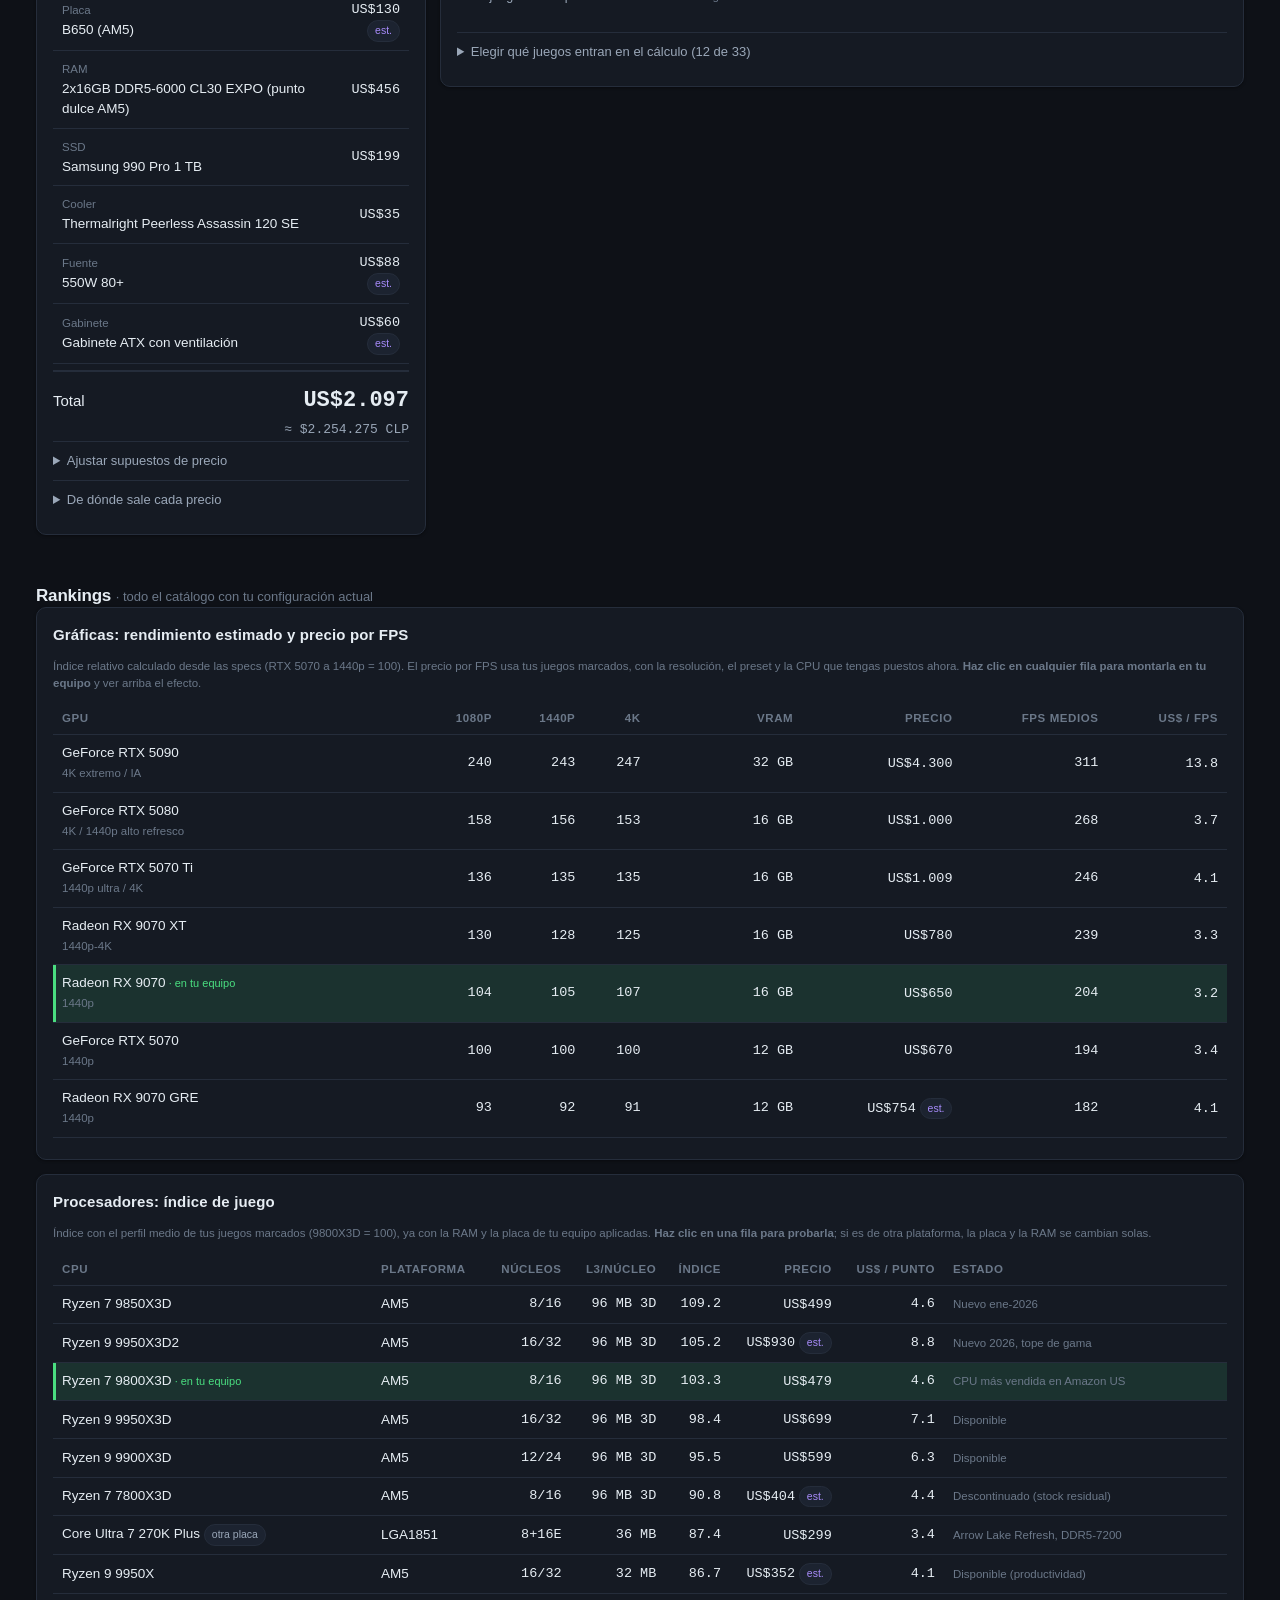
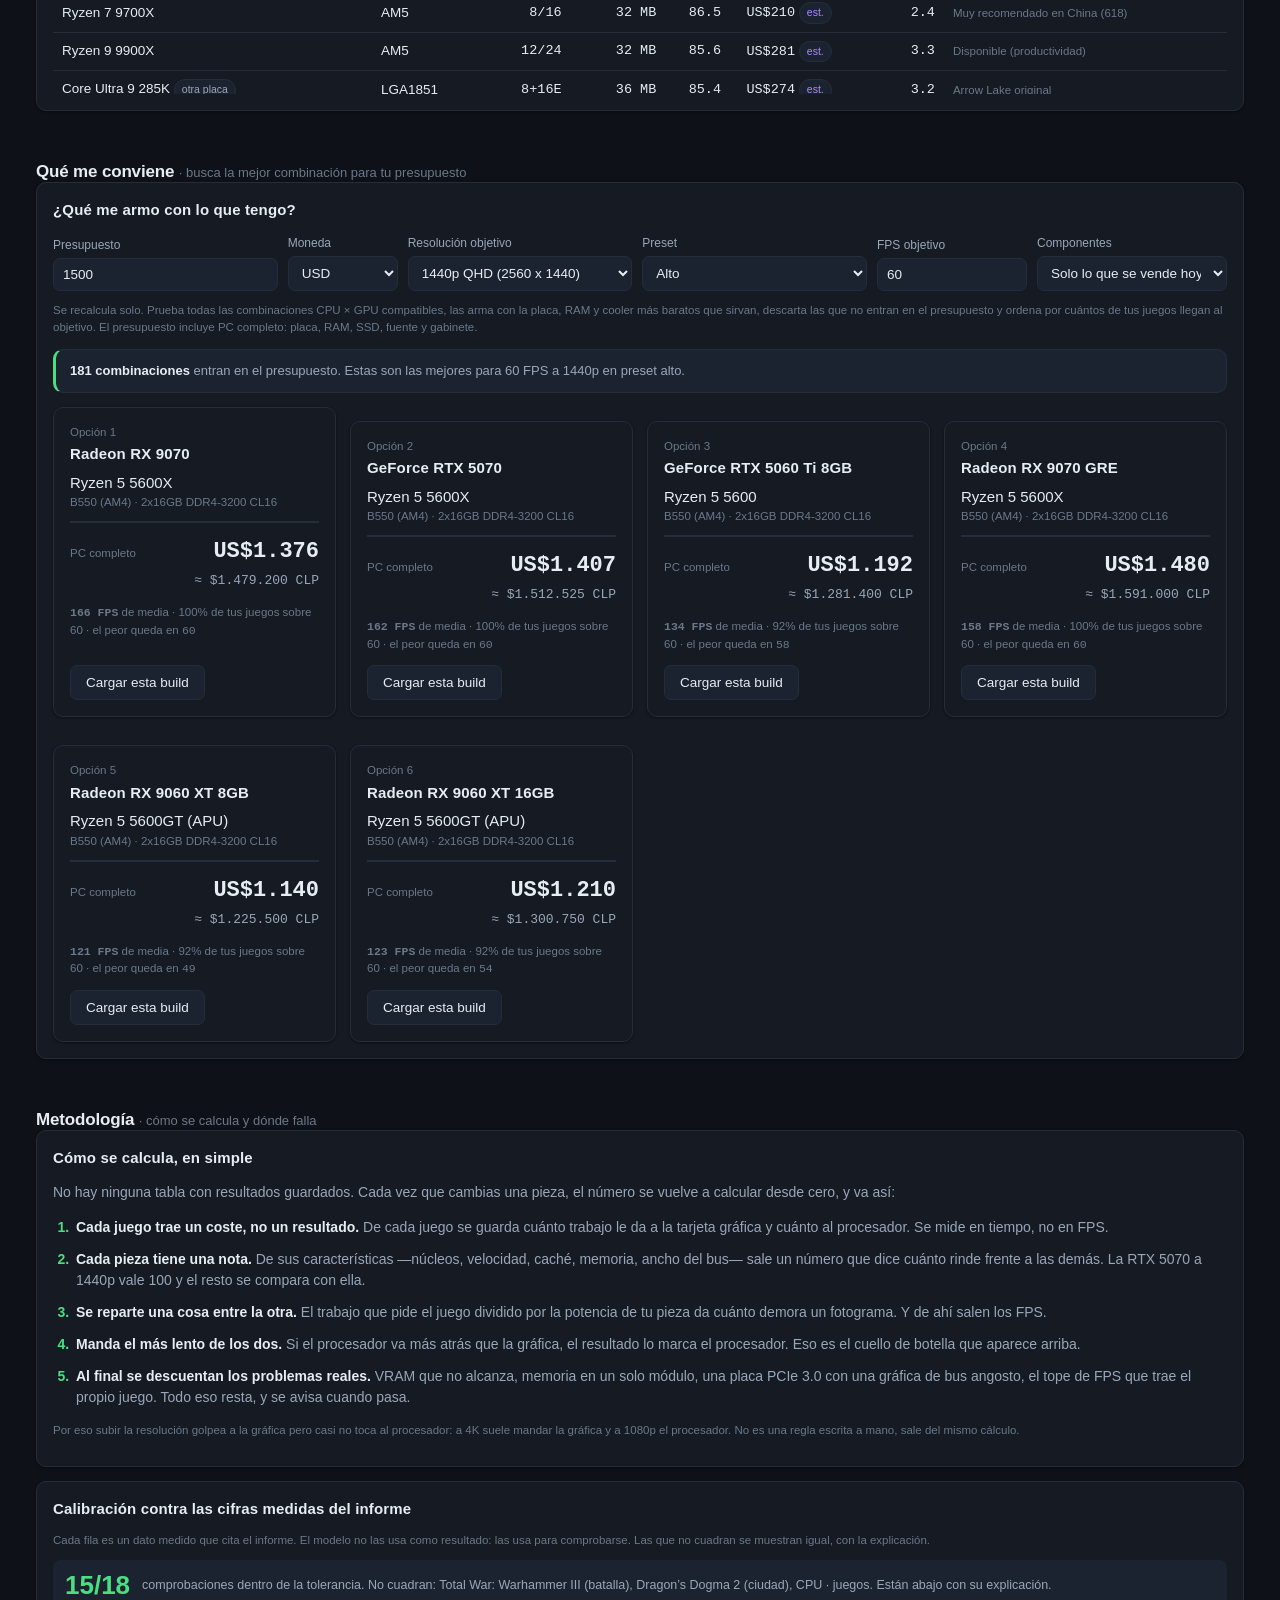
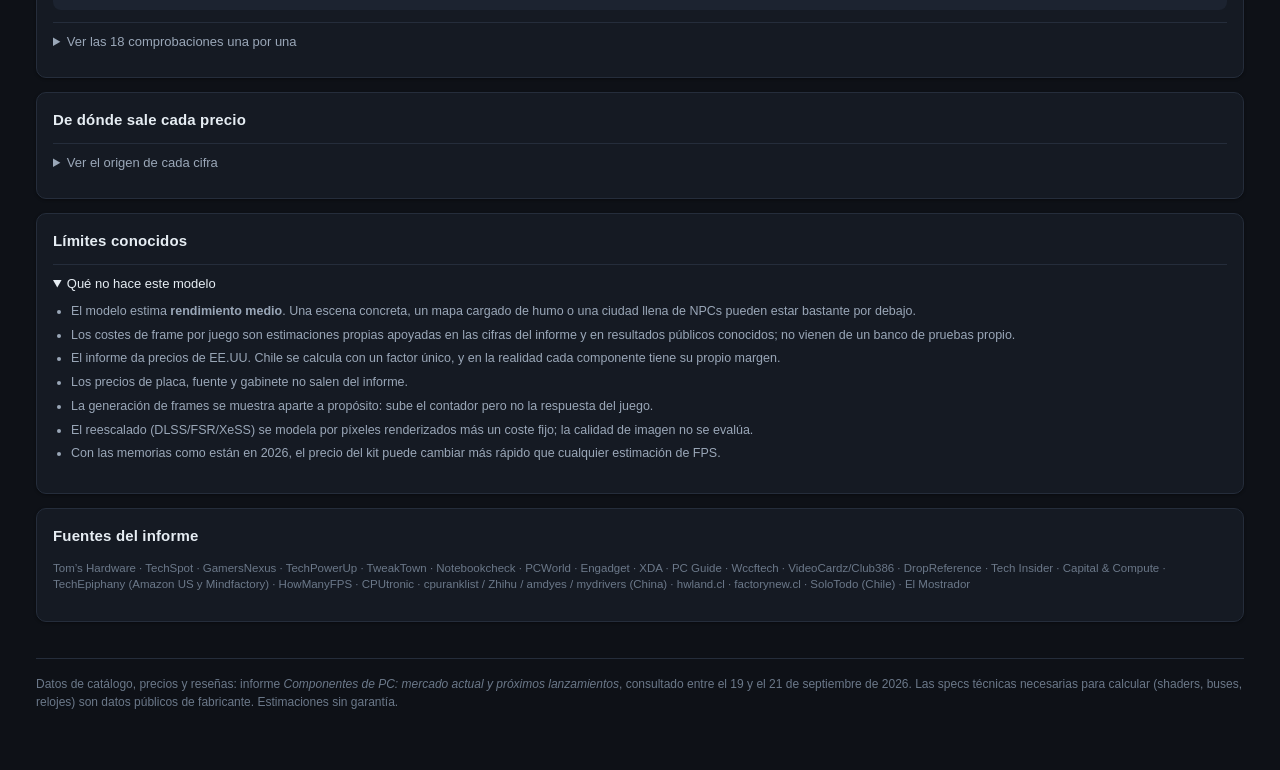
==== commit 8b927349: "Renombrar los niveles a Usuario, Técnico y Experto "Fácil" etiquetaba a quien lo elegía y desanimaba" ====
--- a/arma-tu-pc/index.html
+++ b/arma-tu-pc/index.html
@@ -69,25 +69,29 @@
 <div class="wrap">
 
   <div class="card nivel-sel">
-    <div class="nivel-txt">
-      <h2 id="nivel-titulo">¿Cómo te lo explico?</h2>
-      <p class="mini" id="nivel-desc"></p>
-    </div>
-    <div class="chips" id="nivel-chips">
-      <button class="chip" type="button" data-nivel="1">Fácil</button>
-      <button class="chip on" type="button" data-nivel="2">Normal</button>
-      <button class="chip" type="button" data-nivel="3">Técnico</button>
-    </div>
-  </div>
-
-  <div class="aviso solo-facil">
+    <h2>Nivel de detalle</h2>
+    <p class="mini">Los números son los mismos en los tres. Cambia cuánto se muestra y con qué palabras.</p>
+    <div class="nivel-ops" id="nivel-chips">
+      <button class="nivel-op" type="button" data-nivel="1">
+        <b>Usuario</b><span>Eliges procesador y tarjeta gráfica. Te digo si los juegos se van a ver suaves y cuánto cuesta el equipo.</span>
+      </button>
+      <button class="nivel-op on" type="button" data-nivel="2">
+        <b>Técnico</b><span>Para decidir una compra: FPS, caídas, qué pieza frena a la otra, VRAM y el precio pieza por pieza.</span>
+      </button>
+      <button class="nivel-op" type="button" data-nivel="3">
+        <b>Experto</b><span>Para revisar el cálculo: milisegundos por fotograma, potencia de cada pieza, coeficientes y fórmulas.</span>
+      </button>
+    </div>
+  </div>
+
+  <div class="aviso solo-usuario">
     <strong>Ojo: esto son cálculos, no pruebas reales.</strong> La página estima cuántos
     <b>FPS</b> (cuadros por segundo) daría cada juego con las piezas que elijas. Mientras más FPS,
     más suave se ve: <b>60 está bien</b>, <b>30 se nota lento</b> y más de 100 se siente muy fluido.
     Los números pueden variar más o menos un 15%.
   </div>
 
-  <div class="aviso desde-normal">
+  <div class="aviso desde-tecnico">
     <strong>Esto son estimaciones, no mediciones.</strong> Todo se recalcula solo al cambiar cualquier cosa:
     los FPS salen de las specs de cada componente y del coste de frame de cada juego, no de una tabla de
     resultados guardada. Trátalos con un margen de <strong>±15%</strong>: el driver, el parche, la escena y tus
@@ -106,9 +110,9 @@
             <select id="preset"></select></label>
           <label class="f"><span>Procesador</span><select id="s-cpu"></select></label>
           <label class="f"><span>Tarjeta gráfica</span><select id="s-gpu"></select></label>
-          <p class="mini solo-facil">El resto de las piezas (placa, memoria, disco y refrigeración)
+          <p class="mini solo-usuario">El resto de las piezas (placa, memoria, disco y refrigeración)
             las elijo yo, compatibles con lo que marcaste. Igual van sumadas en el precio.</p>
-          <div class="desde-normal">
+          <div class="desde-tecnico">
             <label class="f"><span>Placa base</span><select id="s-placa"></select></label>
             <label class="f"><span>Memoria</span><select id="s-ram"></select></label>
             <div class="fila" style="margin-bottom:11px">
@@ -122,16 +126,16 @@
 
         <div class="card">
           <h2>Ajustes del juego</h2>
-          <label class="f"><span data-facil="Tamaño de la pantalla">Resolución</span><select id="c-res"></select></label>
+          <label class="f"><span data-simple="Tamaño de la pantalla">Resolución</span><select id="c-res"></select></label>
           <div class="fila" style="margin-bottom:11px">
-            <label class="f"><span data-facil="Calidad de imagen">Preset gráfico</span><select id="c-preset"></select></label>
-            <label class="f desde-normal"><span>Reescalado</span><select id="c-ups"></select></label>
+            <label class="f"><span data-simple="Calidad de imagen">Preset gráfico</span><select id="c-preset"></select></label>
+            <label class="f desde-tecnico"><span>Reescalado</span><select id="c-ups"></select></label>
           </div>
           <div class="fila" style="margin-bottom:0">
-            <label class="f"><span data-facil="Luces realistas">Ray tracing</span><select id="c-rt">
+            <label class="f"><span data-simple="Luces realistas">Ray tracing</span><select id="c-rt">
               <option value="off">Desactivado</option><option value="rt">Activado (donde exista)</option>
               <option value="pt">Path tracing (donde exista)</option></select></label>
-            <label class="f desde-normal"><span>Generación de frames</span><select id="c-fg">
+            <label class="f desde-tecnico"><span>Generación de frames</span><select id="c-fg">
               <option value="0">No</option><option value="1">Sí (aparte)</option></select></label>
           </div>
         </div>
@@ -140,7 +144,7 @@
           <h2>Precio estimado</h2>
           <div id="precios"></div>
           <div class="total"><span>Total</span><span style="text-align:right"><b class="num" id="total-usd"></b><br><span class="clp num" id="total-clp"></span></span></div>
-          <details class="desde-normal">
+          <details class="desde-tecnico">
             <summary>Ajustar supuestos de precio</summary>
             <div class="fila">
               <label class="f"><span>CLP por USD</span><input type="number" id="f-clp" step="1"></label>
@@ -149,7 +153,7 @@
             </div>
             <p class="mini">El factor CLP/USD sale de un ancla del propio informe: el 9800X3D a US$479 y a CLP $514.990 (abr-2026). No es tipo de cambio: incluye IVA, importación y margen local.</p>
           </details>
-          <div id="precio-notas" class="desde-normal"></div>
+          <div id="precio-notas" class="desde-tecnico"></div>
         </div>
       </div>
 
@@ -158,24 +162,24 @@
           <h2>Para qué alcanza este equipo</h2>
           <div id="clase"></div>
           <div class="res-grid" id="clase-res"></div>
-          <p class="mini" style="margin-top:10px" data-facil="Lo que daría la mayoría de tus juegos en cada tamaño de pantalla, con la calidad de imagen en Alto.">Mediana de los juegos marcados, en preset Alto y sin reescalado, a cada resolución.</p>
+          <p class="mini" style="margin-top:10px" data-simple="Lo que daría la mayoría de tus juegos en cada tamaño de pantalla, con la calidad de imagen en Alto.">Mediana de los juegos marcados, en preset Alto y sin reescalado, a cada resolución.</p>
         </div>
 
         <div class="card">
           <h2 id="fps-titulo">FPS estimados</h2>
           <div class="tabla-wrap"><table id="t-fps"><thead><tr>
             <th>Juego</th>
-            <th class="r"><span data-facil="FPS">FPS prom.</span></th>
-            <th class="r desde-normal">1% low</th>
-            <th><span data-facil="Qué tan suave">Rango probable</span></th>
-            <th class="desde-normal"><span>Limita</span></th>
-            <th data-facil="Cómo se ve">Veredicto</th>
-            <th class="r desde-normal">VRAM</th>
-            <th class="r solo-tecnico">ms GPU / CPU</th>
+            <th class="r"><span data-simple="FPS">FPS prom.</span></th>
+            <th class="r desde-tecnico">1% low</th>
+            <th><span data-simple="Qué tan suave">Rango probable</span></th>
+            <th class="desde-tecnico"><span>Limita</span></th>
+            <th data-simple="Cómo se ve">Veredicto</th>
+            <th class="r desde-tecnico">VRAM</th>
+            <th class="r solo-experto">ms GPU / CPU</th>
           </tr></thead><tbody></tbody></table></div>
           <div id="fps-avisos"></div>
           <details id="d-juegos">
-            <summary><span data-facil="Elegir qué juegos quieres ver">Elegir qué juegos entran en el cálculo</span> (<span id="n-juegos"></span>)</summary>
+            <summary><span data-simple="Elegir qué juegos quieres ver">Elegir qué juegos entran en el cálculo</span> (<span id="n-juegos"></span>)</summary>
             <div class="chips" id="chips-cat"></div>
             <div class="chips" id="chips-juegos" style="margin-top:8px"></div>
           </details>
@@ -189,22 +193,22 @@
   <section class="seccion" id="s-rank">
     <h2 class="titulo-seccion">Rankings <span>· todo el catálogo con tu configuración actual</span></h2>
     <div class="card">
-      <h2><span data-facil="Tarjetas gráficas: cuánto rinde cada una">Gráficas: rendimiento estimado y precio por FPS</span></h2>
+      <h2><span data-simple="Tarjetas gráficas: cuánto rinde cada una">Gráficas: rendimiento estimado y precio por FPS</span></h2>
       <p class="mini">Índice relativo calculado desde las specs (RTX 5070 a 1440p = 100). El precio por FPS usa tus juegos marcados, con la resolución, el preset y la CPU que tengas puestos ahora. <strong>Haz clic en cualquier fila para montarla en tu equipo</strong> y ver arriba el efecto.</p>
       <div class="tabla-scroll">
       <div class="tabla-wrap"><table id="t-gpu"><thead><tr>
         <th>GPU</th><th class="r">1080p</th><th class="r">1440p</th><th class="r">4K</th>
-        <th class="r desde-normal">VRAM</th><th class="r">Precio</th><th class="r">FPS medios</th><th class="r">US$ / FPS</th>
+        <th class="r desde-tecnico">VRAM</th><th class="r">Precio</th><th class="r">FPS medios</th><th class="r">US$ / FPS</th>
       </tr></thead><tbody></tbody></table></div></div>
     </div>
     <div class="card">
-      <h2><span data-facil="Procesadores: cuánto rinde cada uno">Procesadores: índice de juego</span></h2>
+      <h2><span data-simple="Procesadores: cuánto rinde cada uno">Procesadores: índice de juego</span></h2>
       <p class="mini">Índice con el perfil medio de tus juegos marcados (9800X3D = 100), ya con la RAM y la placa de tu equipo aplicadas. <strong>Haz clic en una fila para probarla</strong>; si es de otra plataforma, la placa y la RAM se cambian solas.</p>
       <div class="tabla-scroll">
       <div class="tabla-wrap"><table id="t-cpu"><thead><tr>
-        <th>CPU</th><th>Plataforma</th><th class="r">Núcleos</th><th class="r desde-normal">L3/núcleo</th>
-        <th class="r"><span data-facil="Potencia">Índice</span></th><th class="r">Precio</th>
-        <th class="r desde-normal">US$ / punto</th><th class="desde-normal">Estado</th>
+        <th>CPU</th><th>Plataforma</th><th class="r">Núcleos</th><th class="r desde-tecnico">L3/núcleo</th>
+        <th class="r"><span data-simple="Potencia">Índice</span></th><th class="r">Precio</th>
+        <th class="r desde-tecnico">US$ / punto</th><th class="desde-tecnico">Estado</th>
       </tr></thead><tbody></tbody></table></div></div>
     </div>
   </section>
@@ -252,7 +256,7 @@
       <p class="mini">Por eso subir la resolución golpea a la gráfica pero casi no toca al procesador:
       a 4K suele mandar la gráfica y a 1080p el procesador. No es una regla escrita a mano, sale del
       mismo cálculo.</p>
-      <details class="solo-tecnico">
+      <details class="solo-experto">
         <summary>La fórmula exacta, por si quieres revisarla</summary>
         <pre class="form">ms_GPU  = coste_GPU x preset x ray_tracing x (píxeles/1080p)^exp x (100/índice_GPU) / sesgo_motor
 ms_CPU  = coste_CPU x (100/índice_CPU)
@@ -265,13 +269,13 @@
 
 índice_CPU = IPC_arquitectura x reloj_del_CCD^0.75 x (1 + caché_L3) x núcleos x RAM x scheduler</pre>
       </details>
-      <details class="solo-tecnico"><summary>Ver los coeficientes calibrados</summary><div id="m-cal"></div></details>
+      <details class="solo-experto"><summary>Ver los coeficientes calibrados</summary><div id="m-cal"></div></details>
     </div>
     <div class="card">
       <h2>Calibración contra las cifras medidas del informe</h2>
       <p class="mini">Cada fila es un dato medido que cita el informe. El modelo no las usa como resultado: las usa para comprobarse. Las que no cuadran se muestran igual, con la explicación.</p>
       <div id="cal-resumen"></div>
-      <details class="desde-normal"><summary>Ver las 18 comprobaciones una por una</summary>
+      <details class="desde-tecnico"><summary>Ver las 18 comprobaciones una por una</summary>
         <div class="tabla-wrap"><table id="t-cal"><thead><tr>
           <th></th><th>Dato del informe</th><th class="r">Reportado</th><th class="r">Modelo</th>
         </tr></thead><tbody></tbody></table></div>
@@ -279,7 +283,7 @@
     </div>
     <div class="card">
       <h2>De dónde sale cada precio</h2>
-      <details class="desde-normal"><summary>Ver el origen de cada cifra</summary><div id="m-precios"></div></details>
+      <details class="desde-tecnico"><summary>Ver el origen de cada cifra</summary><div id="m-precios"></div></details>
     </div>
     <div class="card">
       <h2>Límites conocidos</h2>
--- a/arma-tu-pc/css/styles.css
+++ b/arma-tu-pc/css/styles.css
@@ -264,19 +264,26 @@
 ol.pasos b { color: var(--txt); font-weight: 600; }
 @media (max-width: 620px) { pre.form { font-size: 11px; } }
 
-/* ---------- niveles de detalle: Fácil / Normal / Técnico ---------- */
-.nivel-sel {
-  display: flex; align-items: center; justify-content: space-between;
-  gap: 14px; flex-wrap: wrap; margin-top: 16px; border-color: var(--acc);
-}
+/* ---------- niveles de detalle: Usuario / Técnico / Experto ---------- */
+.nivel-sel { margin-top: 16px; border-color: var(--acc); }
 .nivel-sel h2 { margin: 0 0 3px; }
-.nivel-txt { min-width: 0; flex: 1 1 260px; }
-#nivel-chips .chip { padding: 8px 18px; font-size: 14px; }
+.nivel-sel > .mini { margin: 0 0 12px; }
+.nivel-ops { display: grid; grid-template-columns: repeat(auto-fit, minmax(210px, 1fr)); gap: 10px; }
+.nivel-op {
+  text-align: left; background: var(--bg3); border: 1px solid var(--linea); border-radius: 9px;
+  padding: 11px 13px; cursor: pointer; font-family: inherit; color: var(--txt2);
+  display: flex; flex-direction: column; gap: 3px; transition: border-color .15s ease, background .15s ease;
+}
+.nivel-op b { font-size: 14.5px; color: var(--txt); }
+.nivel-op span { font-size: 12px; line-height: 1.45; }
+.nivel-op:hover { border-color: var(--txt3); }
+.nivel-op.on { border-color: var(--acc); background: var(--acc-suave); }
+.nivel-op.on b { color: var(--acc); }
 
 /* Qué se ve en cada nivel */
-html[data-nivel="1"] .desde-normal,
-html[data-nivel="1"] .solo-tecnico,
-html[data-nivel="2"] .solo-tecnico { display: none !important; }
-html:not([data-nivel="1"]) .solo-facil { display: none !important; }
+html[data-nivel="1"] .desde-tecnico,
+html[data-nivel="1"] .solo-experto,
+html[data-nivel="2"] .solo-experto { display: none !important; }
+html:not([data-nivel="1"]) .solo-usuario { display: none !important; }
 html[data-nivel="1"] .rango { display: none; }
 html[data-nivel="1"] .j-meta.motor { display: none; }
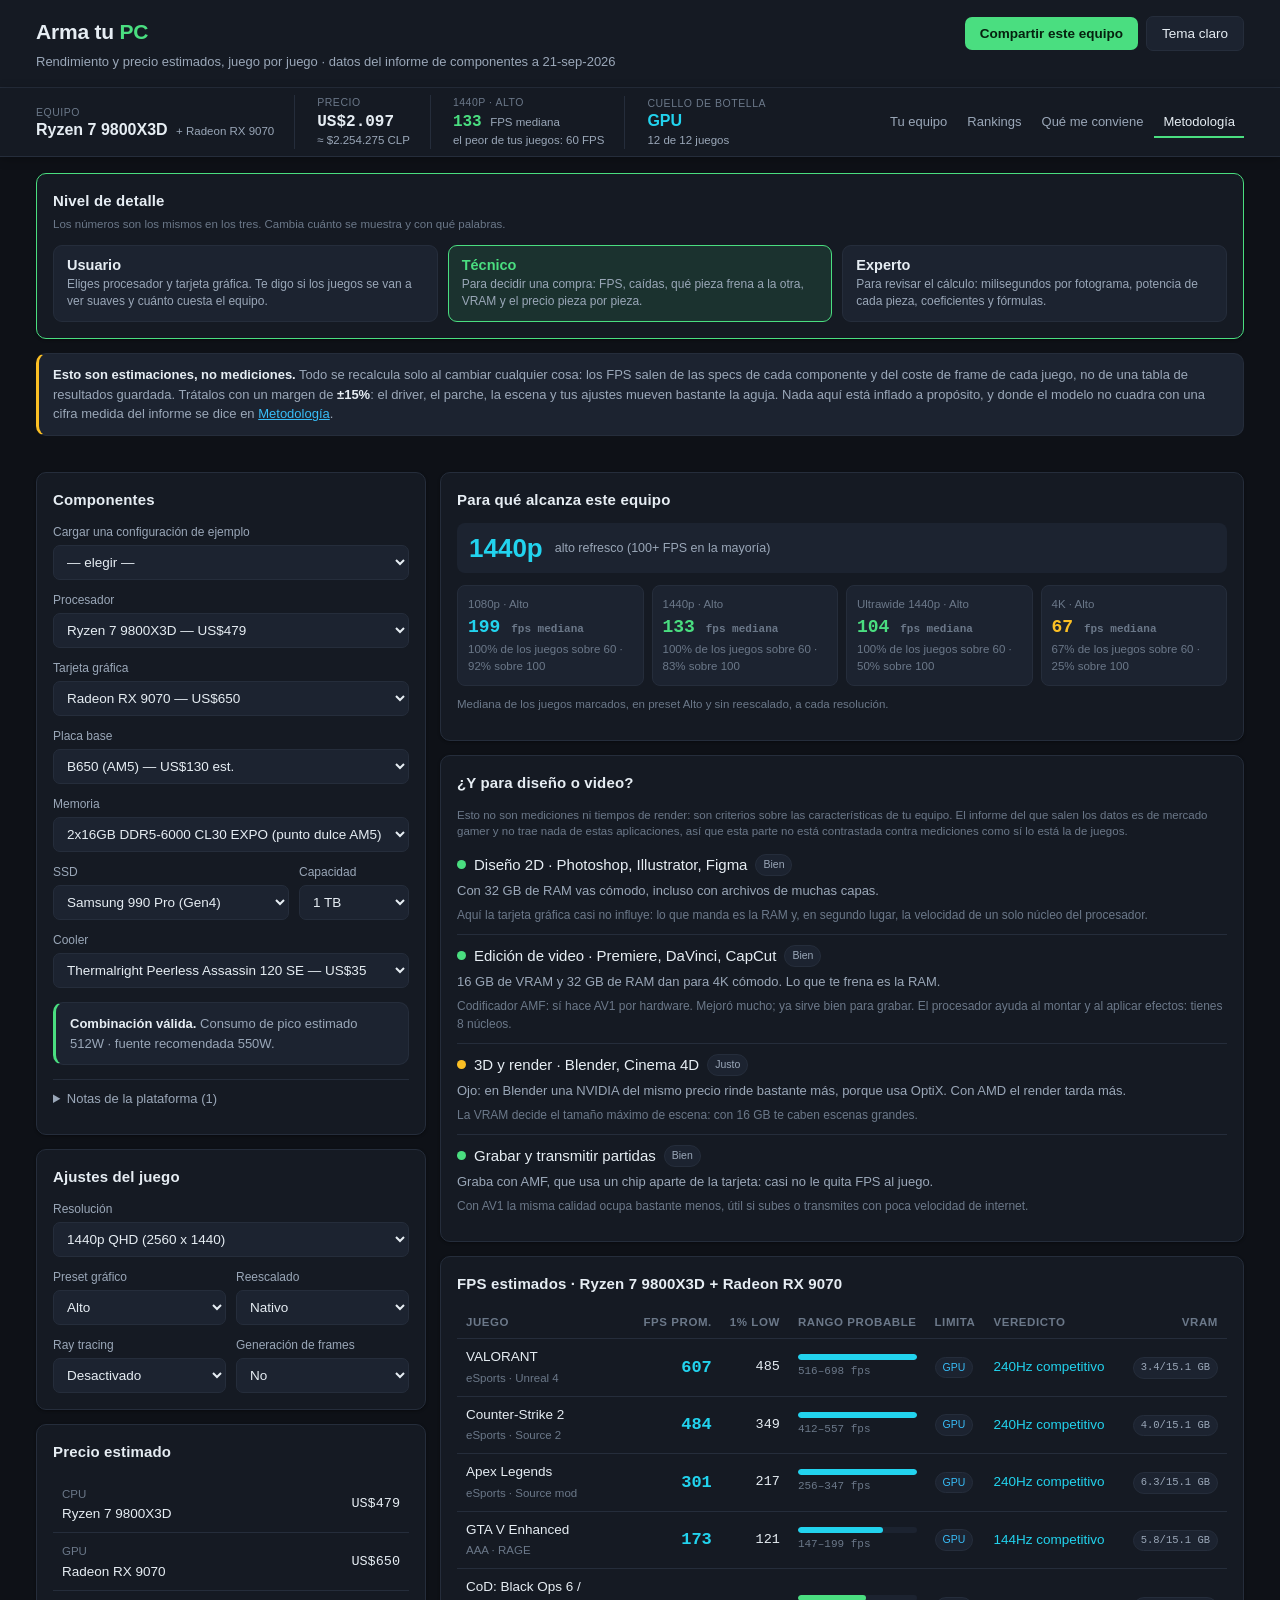
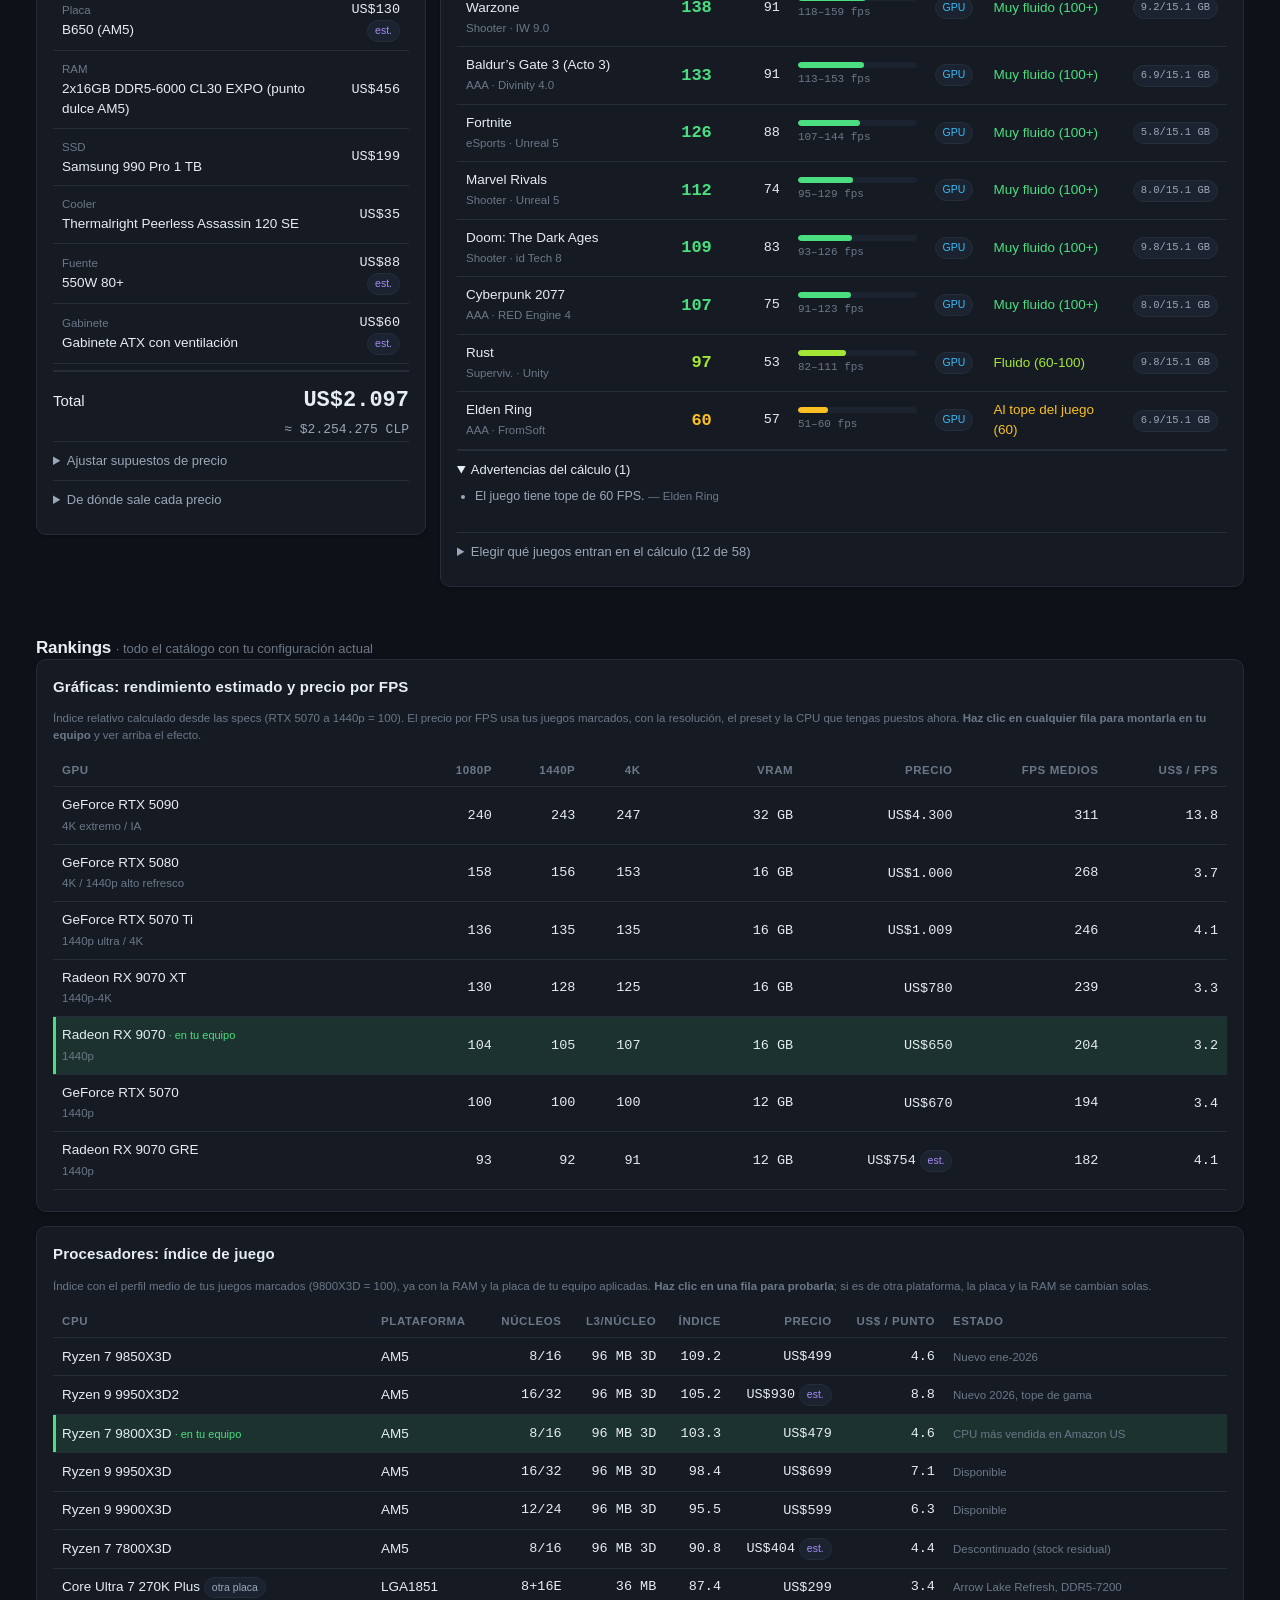
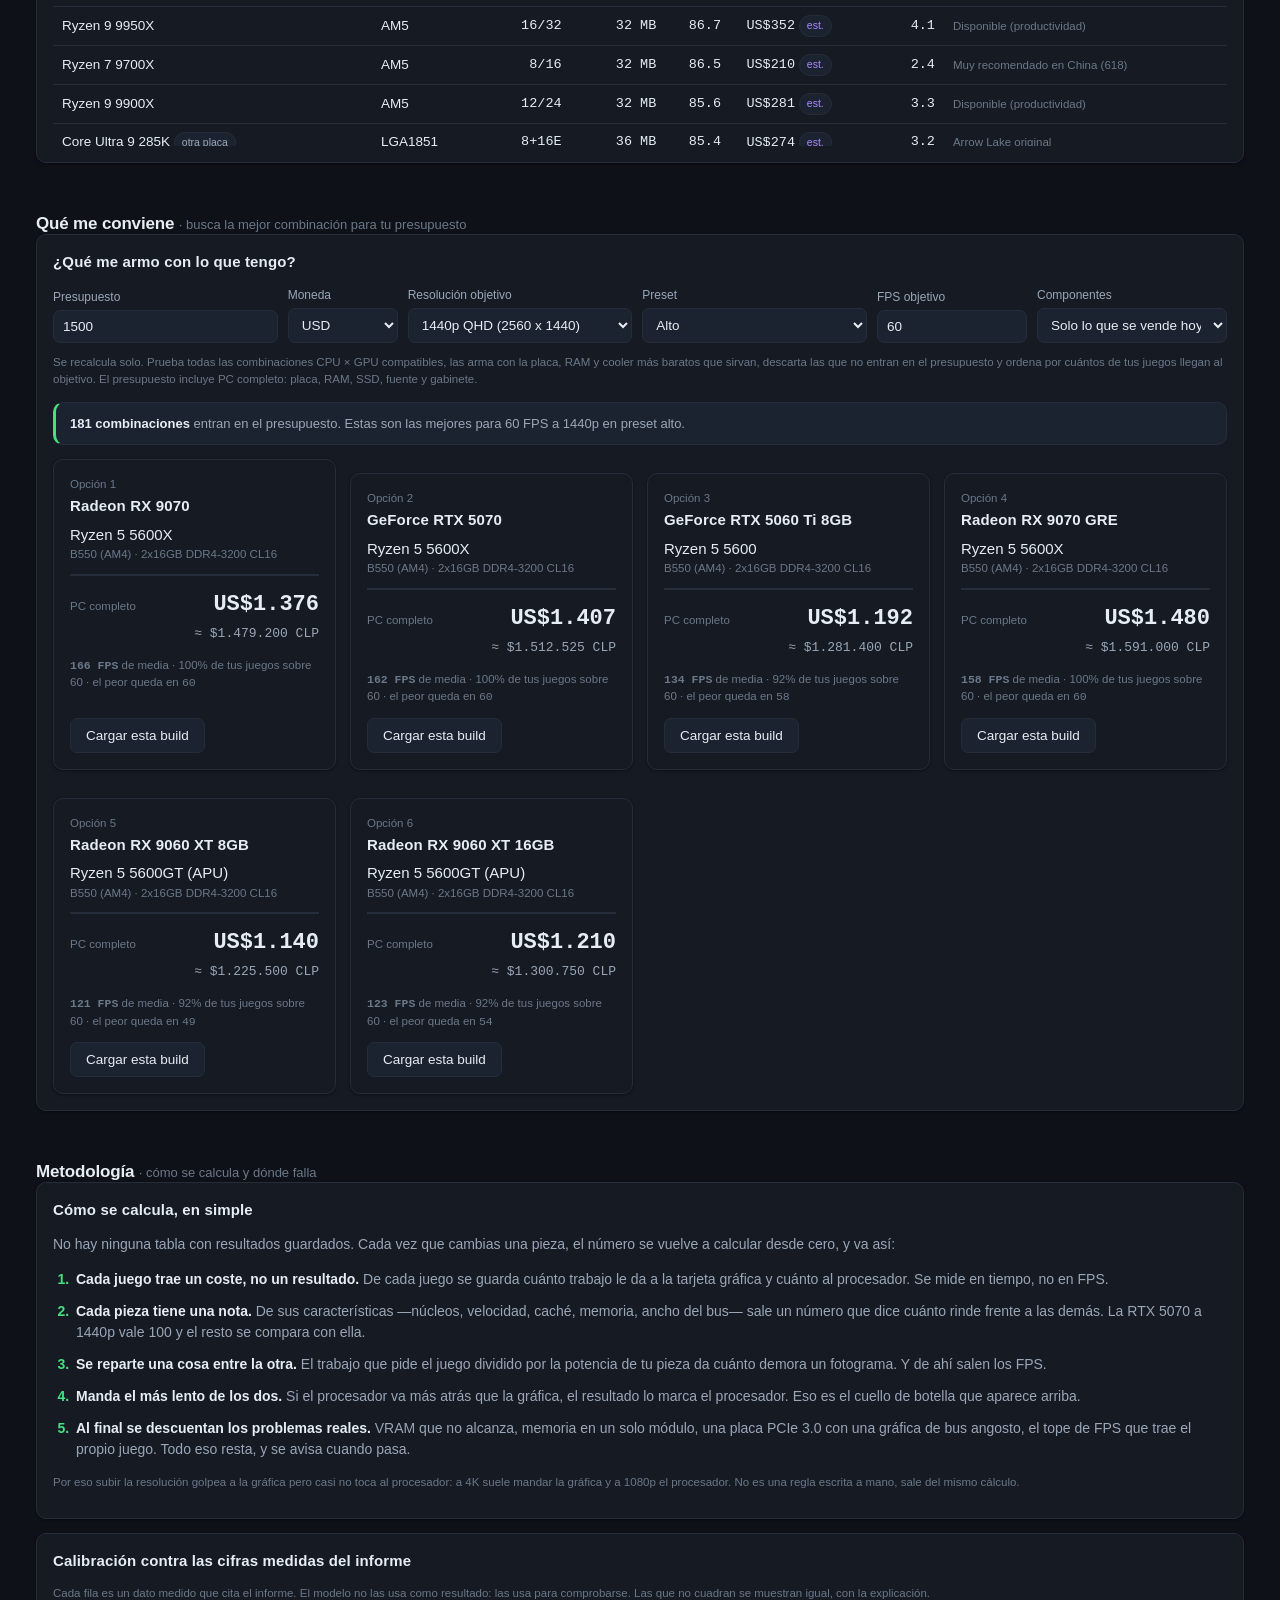
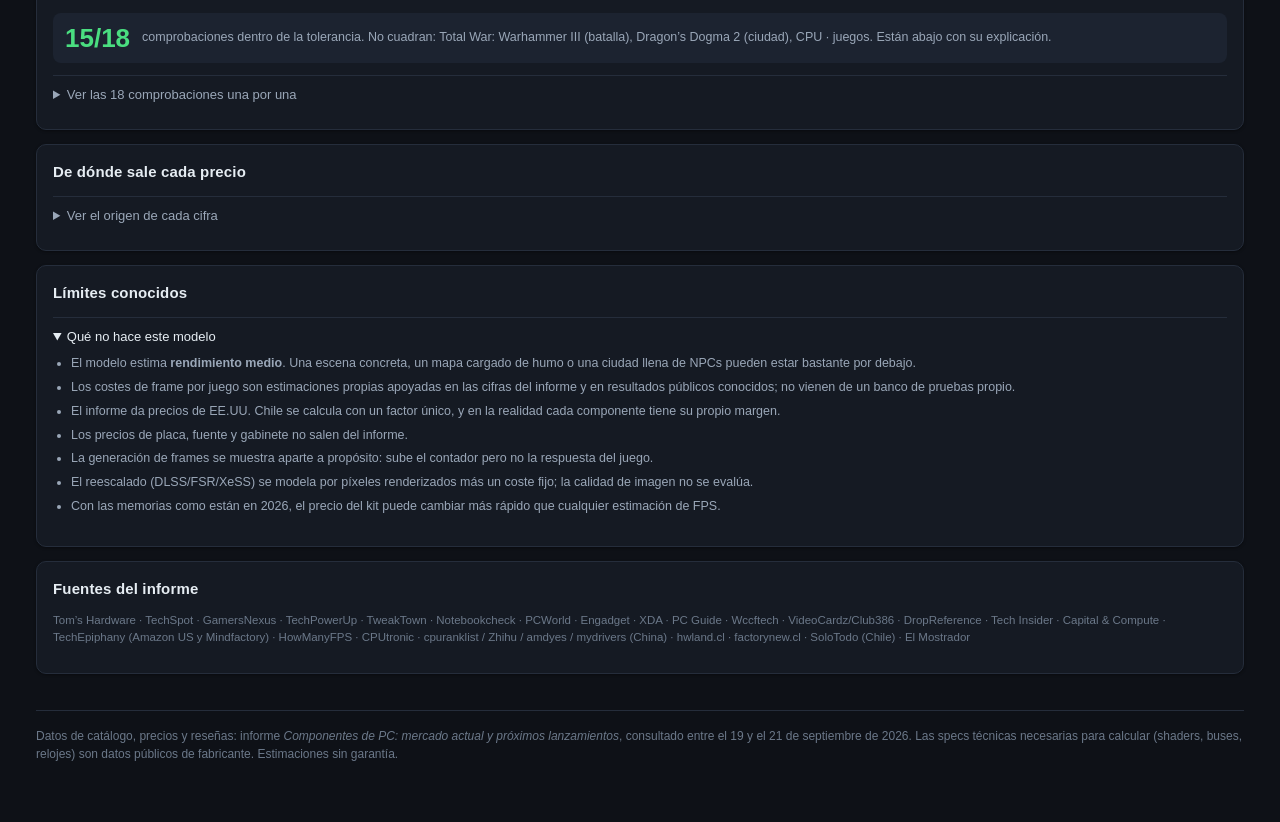
==== commit 8bfdc25a: "Añadir aptitud para diseño, video y 3D Tarjeta que reacciona al equipo armado y responde la pregunta" ====
--- a/arma-tu-pc/index.html
+++ b/arma-tu-pc/index.html
@@ -163,6 +163,15 @@
           <div id="clase"></div>
           <div class="res-grid" id="clase-res"></div>
           <p class="mini" style="margin-top:10px" data-simple="Lo que daría la mayoría de tus juegos en cada tamaño de pantalla, con la calidad de imagen en Alto.">Mediana de los juegos marcados, en preset Alto y sin reescalado, a cada resolución.</p>
+        </div>
+
+        <div class="card">
+          <h2>¿Y para diseño o video?</h2>
+          <p class="mini">Esto no son mediciones ni tiempos de render: son criterios sobre las
+            características de tu equipo. El informe del que salen los datos es de mercado gamer y no
+            trae nada de estas aplicaciones, así que esta parte no está contrastada contra mediciones
+            como sí lo está la de juegos.</p>
+          <div id="creativo"></div>
         </div>
 
         <div class="card">
--- a/arma-tu-pc/css/styles.css
+++ b/arma-tu-pc/css/styles.css
@@ -287,3 +287,11 @@
 html:not([data-nivel="1"]) .solo-usuario { display: none !important; }
 html[data-nivel="1"] .rango { display: none; }
 html[data-nivel="1"] .j-meta.motor { display: none; }
+
+/* ---------- aptitud para diseño y video ---------- */
+.apt { padding: 10px 0; border-top: 1px solid var(--linea); }
+.apt:first-child { border-top: 0; padding-top: 2px; }
+.apt-cab { display: flex; align-items: center; gap: 8px; flex-wrap: wrap; }
+.apt-punto { width: 9px; height: 9px; border-radius: 50%; background: currentColor; flex: none; }
+.apt-txt { margin: 5px 0 0; font-size: 13px; color: var(--txt2); line-height: 1.5; }
+.apt-txt.j-meta { font-size: 12px; color: var(--txt3); }
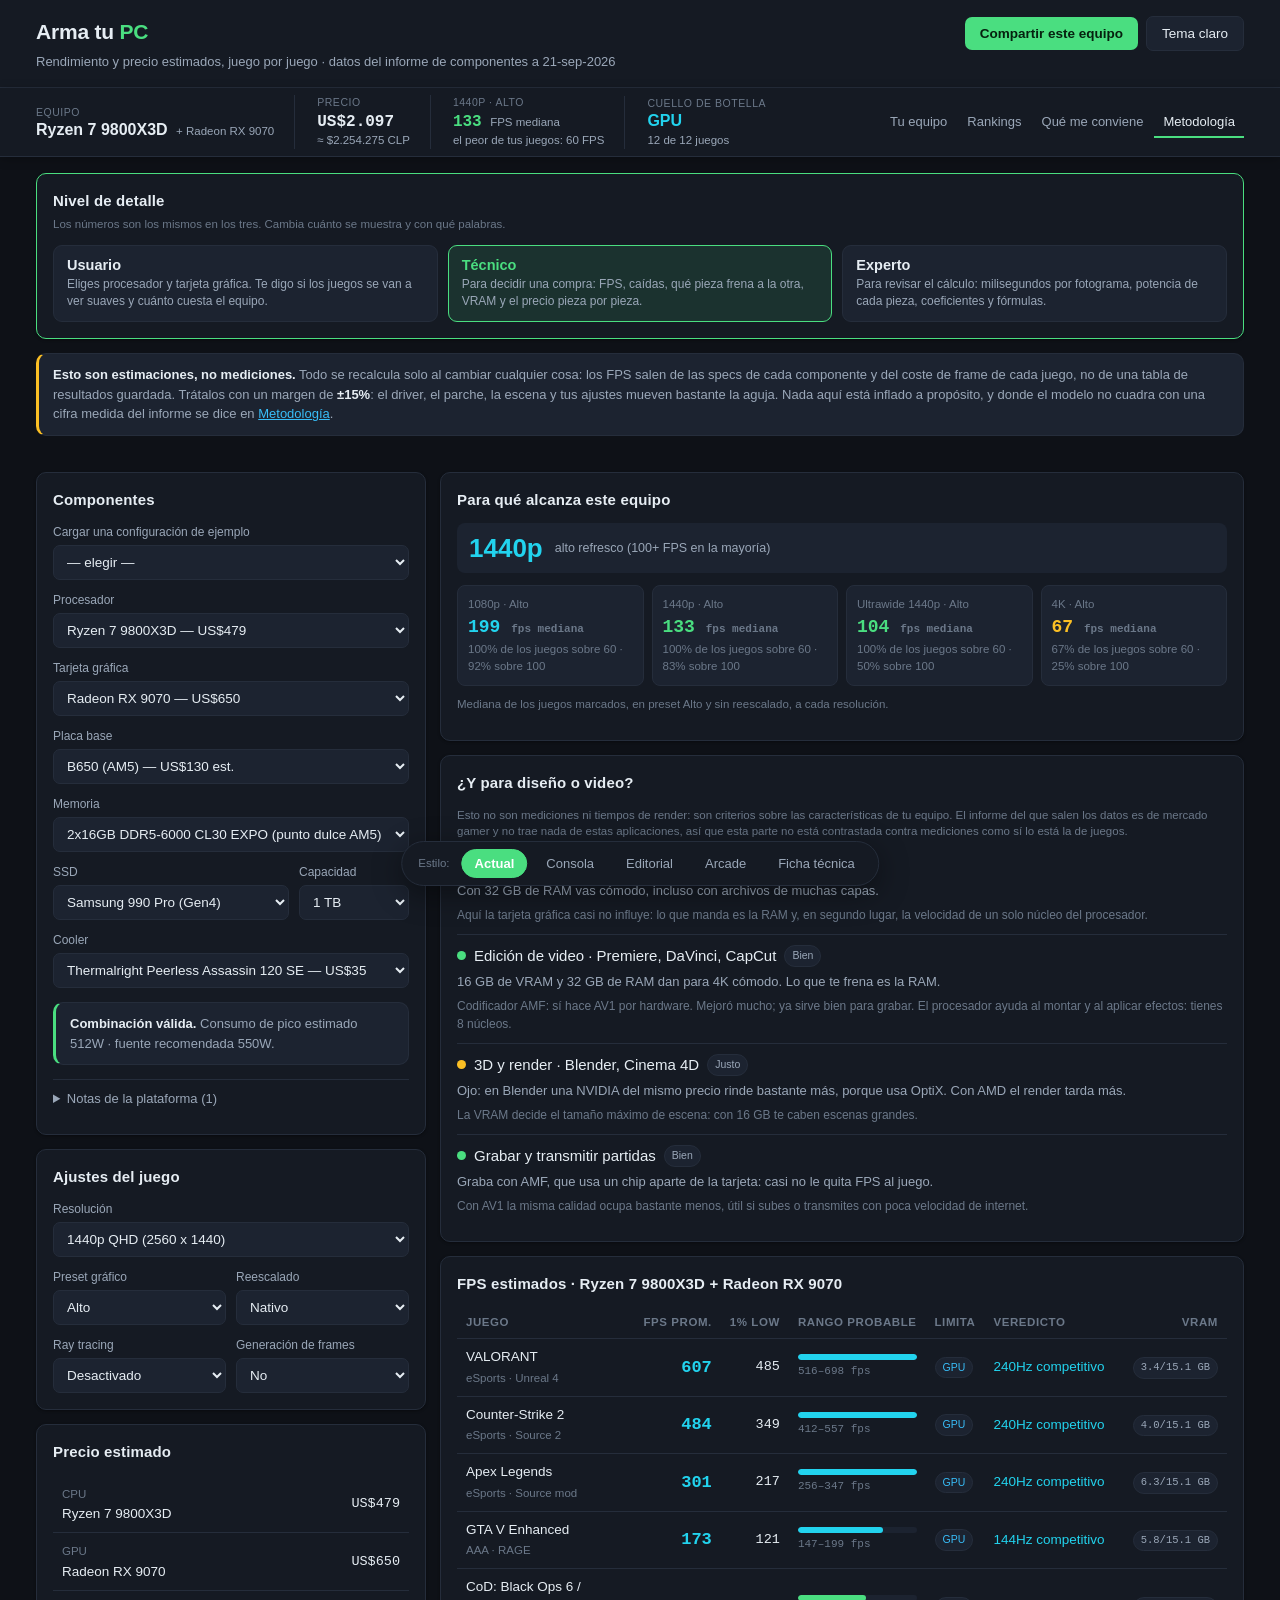
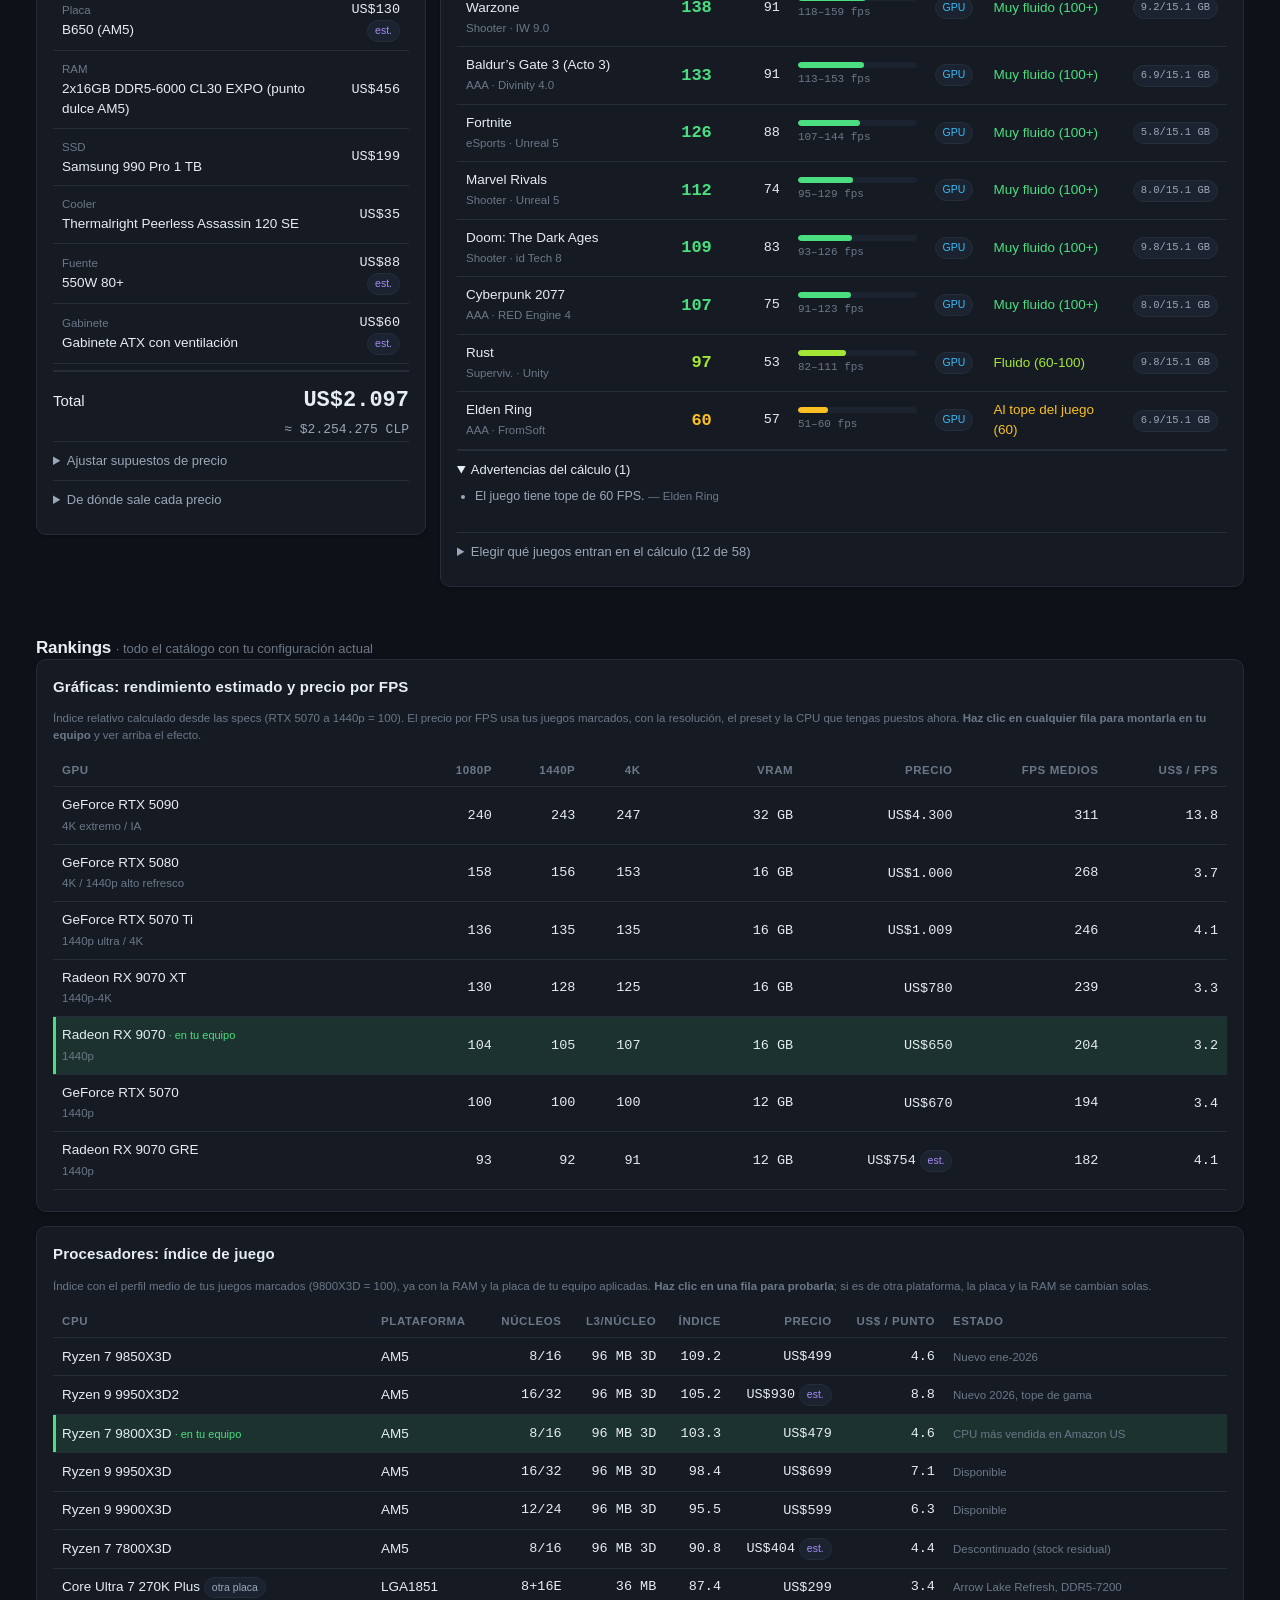
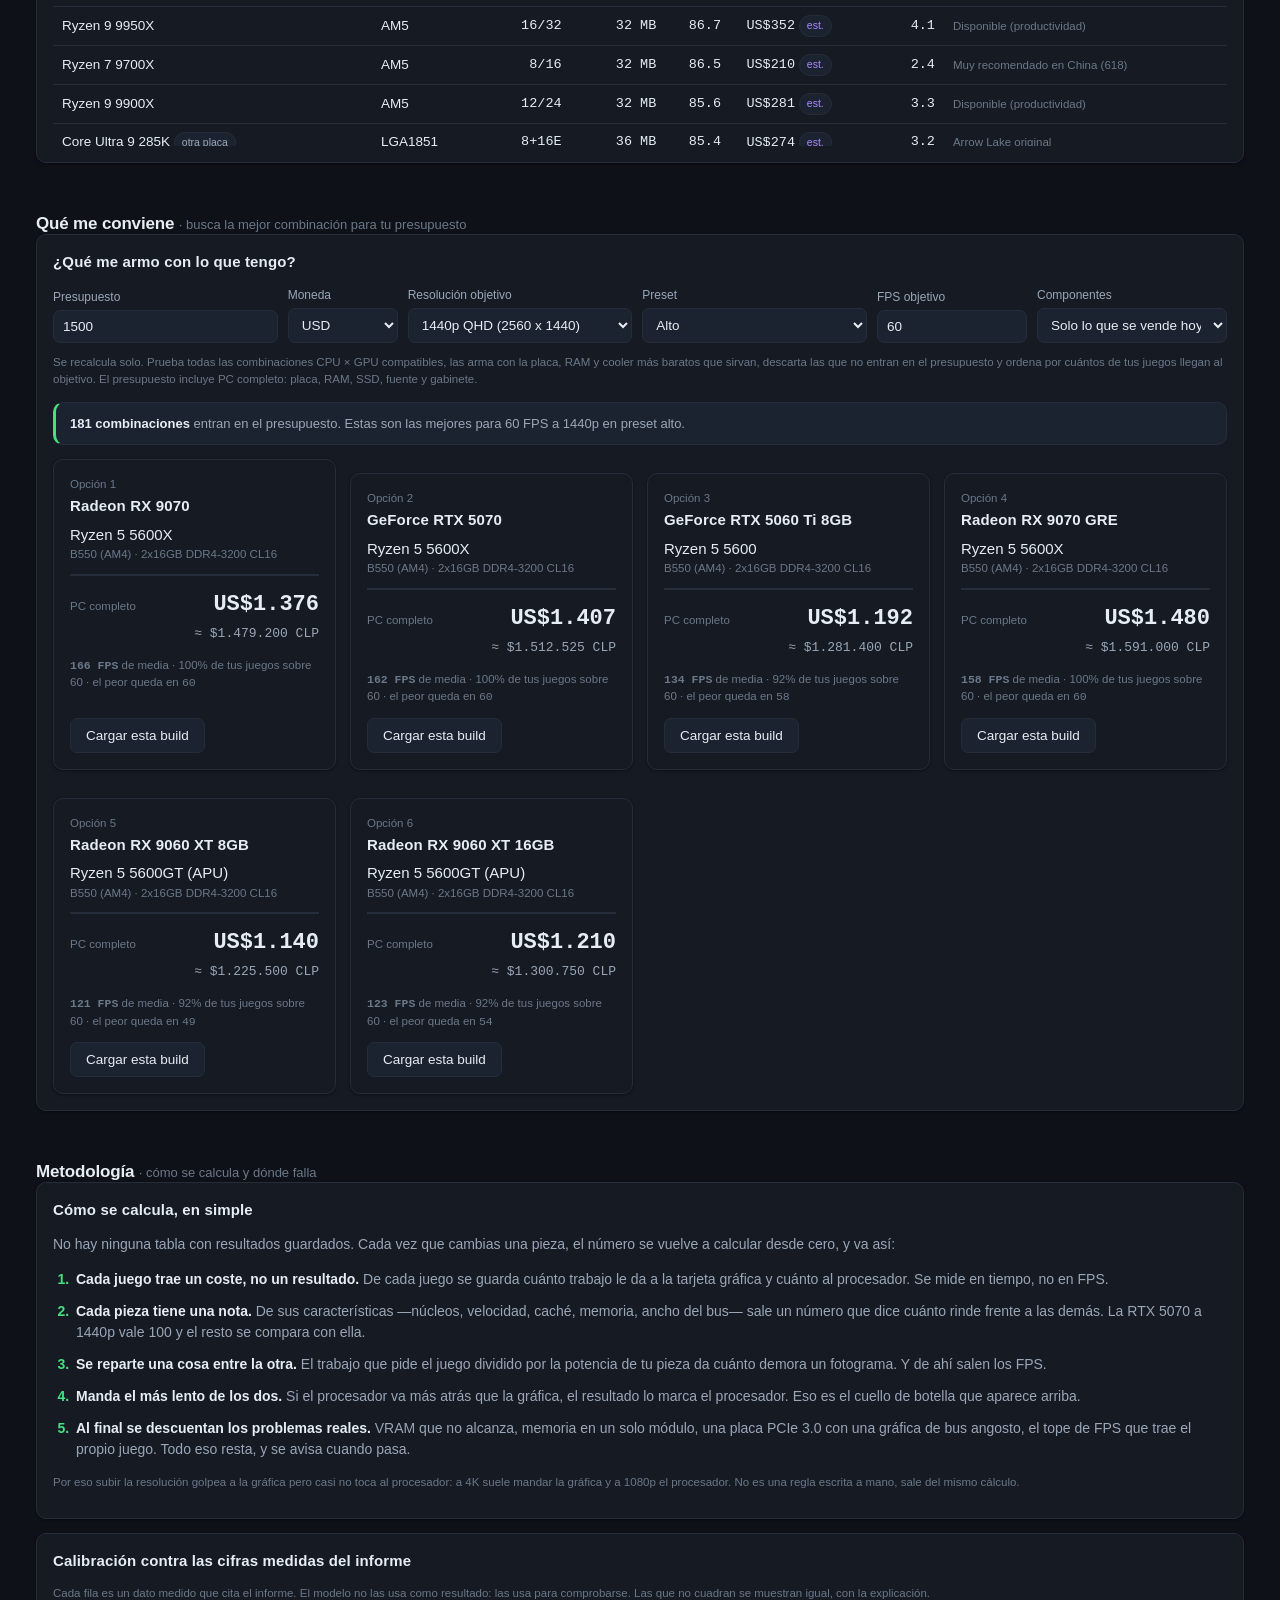
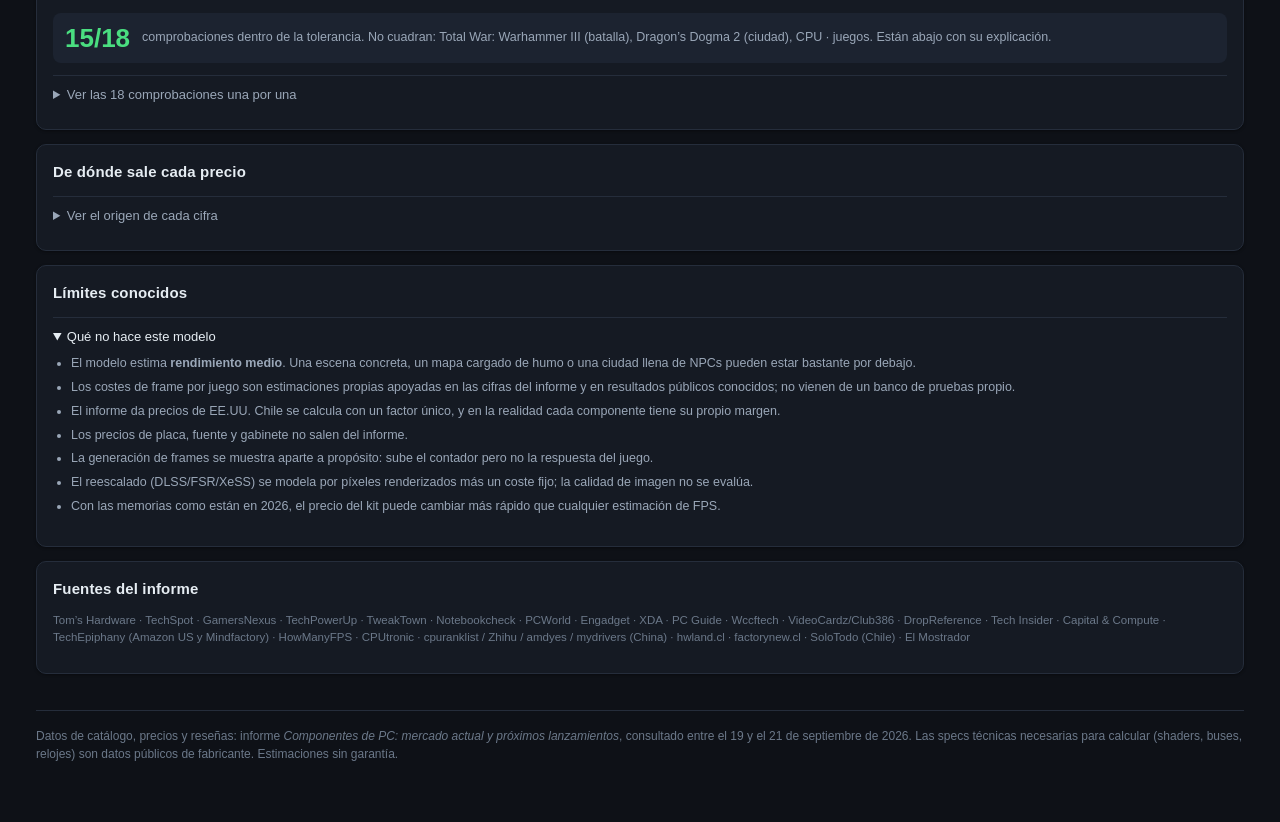
==== commit 33dc37c9: "Añadir cuatro identidades visuales para elegir una La piel actual es el panel oscuro genérico de sie" ====
--- a/arma-tu-pc/index.html
+++ b/arma-tu-pc/index.html
@@ -36,6 +36,7 @@
 <meta name="theme-color" content="#f6f8fb" media="(prefers-color-scheme: light)">
 
 <link rel="stylesheet" href="css/styles.css">
+<link rel="stylesheet" href="css/estilos.css">
 </head>
 <body>
 
@@ -313,6 +314,16 @@
 
 <div class="aviso-flotante" id="toast" role="status" aria-live="polite"></div>
 
+<!-- Temporal: barra para comparar identidades visuales y quedarse con una. -->
+<div class="elige" id="elige">
+  <span>Estilo:</span>
+  <button type="button" data-estilo="">Actual</button>
+  <button type="button" data-estilo="consola">Consola</button>
+  <button type="button" data-estilo="editorial">Editorial</button>
+  <button type="button" data-estilo="arcade">Arcade</button>
+  <button type="button" data-estilo="ficha">Ficha técnica</button>
+</div>
+
 <script src="js/data.js"></script>
 <script src="js/model.js"></script>
 <script src="js/app.js"></script>
--- a/arma-tu-pc/css/estilos.css
+++ b/arma-tu-pc/css/estilos.css
@@ -0,0 +1,160 @@
+/* ===========================================================================
+   estilos.css — Identidades visuales alternativas, para elegir una.
+
+   Cada bloque redefine las variables de color y unas pocas reglas de forma.
+   El HTML y el JavaScript no cambian: solo cambia la piel.
+
+   Nota: las variantes fijan su propia paleta y no responden al botón de
+   tema claro/oscuro. Cuando se elija una, se le hace su versión clara.
+
+   Sin tipografías externas: solo pilas de sistema, para que la página siga
+   funcionando sin conexión y dentro del navegador de WhatsApp.
+   =========================================================================== */
+
+/* ============================== A · CONSOLA ============================== */
+html[data-estilo="consola"] {
+  --bg:#080b0a; --bg2:#0d1210; --bg3:#131a17; --linea:#1f2a24;
+  --txt:#d6e4da; --txt2:#8fa89a; --txt3:#617467;
+  --acc:#3ddc84; --acc2:#5ad1e0; --warn:#e0b341; --err:#ff6b6b; --est:#b48ef0;
+  --n5:#5ad1e0; --n4:#3ddc84; --n3:#9fd356; --n2:#e0b341; --n1:#e88b3d; --n0:#ff6b6b;
+  --acc-suave:rgba(61,220,132,.10); --destello:rgba(90,209,224,.22);
+  --r:0px; --sombra:none;
+}
+html[data-estilo="consola"] body,
+html[data-estilo="consola"] select,
+html[data-estilo="consola"] input,
+html[data-estilo="consola"] button { font-family: ui-monospace, "SF Mono", Menlo, Consolas, monospace; }
+html[data-estilo="consola"] body { background-image: none; }
+html[data-estilo="consola"] h1,
+html[data-estilo="consola"] .card h2,
+html[data-estilo="consola"] .titulo-seccion { text-transform: uppercase; letter-spacing: .08em; }
+html[data-estilo="consola"] h1 { font-size: 19px; }
+html[data-estilo="consola"] .card { border-radius: 0; box-shadow: none; }
+html[data-estilo="consola"] .card h2::before { content: "// "; color: var(--acc); }
+html[data-estilo="consola"] .chip,
+html[data-estilo="consola"] .badge,
+html[data-estilo="consola"] .nivel-op,
+html[data-estilo="consola"] button.btn,
+html[data-estilo="consola"] select,
+html[data-estilo="consola"] input { border-radius: 0; }
+html[data-estilo="consola"] .chip::before { content: "["; opacity:.5; margin-right:4px; }
+html[data-estilo="consola"] .chip::after  { content: "]"; opacity:.5; margin-left:4px; }
+html[data-estilo="consola"] th { border-bottom: 1px solid var(--acc); color: var(--acc); }
+html[data-estilo="consola"] td { border-bottom: 1px dotted var(--linea); }
+html[data-estilo="consola"] .barra { border-radius: 0; }
+html[data-estilo="consola"] .barra > i { border-radius: 0; }
+html[data-estilo="consola"] .resumen { border-bottom: 1px solid var(--acc); }
+
+/* ============================= B · EDITORIAL ============================= */
+html[data-estilo="editorial"] {
+  --bg:#f7f4ee; --bg2:#fffdf9; --bg3:#efeae0; --linea:#ddd6c8;
+  --txt:#191713; --txt2:#5b544a; --txt3:#8b8275;
+  --acc:#1c6b45; --acc2:#1f5c8b; --warn:#9a6212; --err:#a32b2b; --est:#6b4fa8;
+  --n5:#1f5c8b; --n4:#1c6b45; --n3:#4e7a1f; --n2:#9a6212; --n1:#b2541d; --n0:#a32b2b;
+  --acc-suave:rgba(28,107,69,.08); --destello:rgba(31,92,139,.14);
+  --r:3px; --sombra:none;
+}
+html[data-estilo="editorial"] h1,
+html[data-estilo="editorial"] .card h2,
+html[data-estilo="editorial"] .titulo-seccion,
+html[data-estilo="editorial"] .clase .big,
+html[data-estilo="editorial"] .nivel-op b {
+  font-family: "Iowan Old Style", "Palatino Linotype", Palatino, Georgia, serif;
+  font-weight: 600; letter-spacing: -.01em;
+}
+html[data-estilo="editorial"] h1 { font-size: 27px; }
+html[data-estilo="editorial"] .card h2 { font-size: 18px; }
+html[data-estilo="editorial"] .card {
+  border: 0; border-top: 2px solid var(--txt); border-radius: 0;
+  padding: 18px 0 22px; background: none; box-shadow: none;
+}
+html[data-estilo="editorial"] .card + .card { margin-top: 26px; }
+html[data-estilo="editorial"] .split { gap: 34px; }
+html[data-estilo="editorial"] .aviso { background: none; border: 0; border-left: 3px solid var(--warn); border-radius: 0; }
+html[data-estilo="editorial"] .fps { font-weight: 600; }
+html[data-estilo="editorial"] th { border-bottom: 1px solid var(--txt); color: var(--txt2); }
+html[data-estilo="editorial"] tbody tr:hover { background: var(--bg3); }
+html[data-estilo="editorial"] .resumen { background: var(--bg2); border-bottom: 2px solid var(--txt); }
+html[data-estilo="editorial"] .res-cell,
+html[data-estilo="editorial"] .clase { background: none; border: 0; border-left: 2px solid var(--linea); border-radius: 0; }
+html[data-estilo="editorial"] .nivel-sel { border: 0; border-top: 2px solid var(--txt); }
+html[data-estilo="editorial"] .nivel-op { background: none; border-color: var(--linea); }
+
+/* ============================== C · ARCADE ============================== */
+html[data-estilo="arcade"] {
+  --bg:#0a0713; --bg2:#141029; --bg3:#1c1738; --linea:#2c2452;
+  --txt:#f0ecff; --txt2:#a49bd0; --txt3:#6f66a0;
+  --acc:#ff3d81; --acc2:#23e0ff; --warn:#ffc531; --err:#ff5470; --est:#c08bff;
+  --n5:#23e0ff; --n4:#3dffa8; --n3:#b6ff3d; --n2:#ffc531; --n1:#ff8a3d; --n0:#ff5470;
+  --acc-suave:rgba(255,61,129,.12); --destello:rgba(35,224,255,.26);
+  --r:14px; --sombra:0 6px 24px rgba(0,0,0,.45);
+}
+html[data-estilo="arcade"] body {
+  background-image:
+    radial-gradient(760px 420px at 12% -8%, rgba(255,61,129,.16), transparent 68%),
+    radial-gradient(700px 400px at 92% 4%, rgba(35,224,255,.13), transparent 66%);
+  background-attachment: fixed;
+}
+html[data-estilo="arcade"] h1,
+html[data-estilo="arcade"] .clase .big,
+html[data-estilo="arcade"] .titulo-seccion { font-weight: 800; letter-spacing: -.03em; }
+html[data-estilo="arcade"] h1 { font-size: 26px; }
+html[data-estilo="arcade"] h1 span { color: var(--acc); }
+html[data-estilo="arcade"] .card { border-radius: 16px; }
+html[data-estilo="arcade"] .card h2 { text-transform: uppercase; letter-spacing: .09em; font-size: 12.5px; color: var(--txt2); }
+html[data-estilo="arcade"] .fps { text-shadow: 0 0 18px currentColor; }
+html[data-estilo="arcade"] .clase .big { text-shadow: 0 0 26px currentColor; }
+html[data-estilo="arcade"] .barra { height: 8px; border-radius: 4px; }
+html[data-estilo="arcade"] .barra > i { box-shadow: 0 0 12px currentColor; }
+html[data-estilo="arcade"] button.btn { background: linear-gradient(95deg, #ff3d81, #ff7a3d); color: #fff; border-radius: 999px; }
+html[data-estilo="arcade"] .chip.on,
+html[data-estilo="arcade"] .nivel-op.on { background: linear-gradient(95deg, rgba(255,61,129,.30), rgba(35,224,255,.22)); color: var(--txt); }
+html[data-estilo="arcade"] .chip.on { color: #fff; }
+html[data-estilo="arcade"] .nivel-op.on b { color: var(--acc2); }
+html[data-estilo="arcade"] .tab.on { border-bottom-color: var(--acc); }
+html[data-estilo="arcade"] .resumen { background: rgba(20,16,41,.92); backdrop-filter: blur(8px); }
+
+/* ============================= D · FICHA TÉCNICA ========================= */
+html[data-estilo="ficha"] {
+  --bg:#17181a; --bg2:#1e2023; --bg3:#26292d; --linea:#33373c;
+  --txt:#e8e6e1; --txt2:#a29d94; --txt3:#726d65;
+  --acc:#f0a53f; --acc2:#6fb2d2; --warn:#f0a53f; --err:#e06a5a; --est:#a893c9;
+  --n5:#6fb2d2; --n4:#8ab661; --n3:#b3b358; --n2:#f0a53f; --n1:#e0855a; --n0:#e06a5a;
+  --acc-suave:rgba(240,165,63,.10); --destello:rgba(240,165,63,.20);
+  --r:3px; --sombra:none;
+}
+html[data-estilo="ficha"] .card { border-radius: 3px; border-color: var(--linea); }
+html[data-estilo="ficha"] .card h2,
+html[data-estilo="ficha"] .titulo-seccion,
+html[data-estilo="ficha"] label.f > span,
+html[data-estilo="ficha"] .resumen-it .k {
+  text-transform: uppercase; letter-spacing: .1em; font-size: 11px; color: var(--txt2);
+}
+html[data-estilo="ficha"] .card h2 { padding-bottom: 8px; border-bottom: 2px solid var(--acc); display: inline-block; }
+html[data-estilo="ficha"] .titulo-seccion { font-size: 12px; }
+html[data-estilo="ficha"] h1 { font-size: 20px; letter-spacing: .02em; }
+html[data-estilo="ficha"] tbody tr:nth-child(odd) { background: rgba(255,255,255,.022); }
+html[data-estilo="ficha"] th { background: var(--bg3); border-bottom: 2px solid var(--acc); color: var(--txt2); }
+html[data-estilo="ficha"] .chip, html[data-estilo="ficha"] .badge { border-radius: 3px; }
+html[data-estilo="ficha"] button.btn, html[data-estilo="ficha"] select,
+html[data-estilo="ficha"] input, html[data-estilo="ficha"] .nivel-op { border-radius: 3px; }
+html[data-estilo="ficha"] .res-cell { border-radius: 3px; border-left: 3px solid var(--acc); }
+html[data-estilo="ficha"] .clase { border-radius: 3px; border-left: 3px solid var(--acc); }
+html[data-estilo="ficha"] .barra { border-radius: 2px; }
+html[data-estilo="ficha"] .barra > i { border-radius: 2px; }
+
+/* ===================== selector temporal de estilos ====================== */
+.elige {
+  position: fixed; left: 50%; bottom: 14px; transform: translateX(-50%);
+  display: flex; gap: 6px; align-items: center; flex-wrap: wrap; justify-content: center;
+  background: var(--bg2); border: 1px solid var(--linea); border-radius: 999px;
+  padding: 7px 10px; box-shadow: 0 8px 30px rgba(0,0,0,.4); z-index: 60; max-width: calc(100vw - 20px);
+}
+.elige > span { font-size: 11.5px; color: var(--txt3); padding: 0 6px; }
+.elige button {
+  background: none; border: 1px solid transparent; color: var(--txt2); border-radius: 999px;
+  padding: 6px 12px; font-size: 13px; cursor: pointer; font-family: inherit; white-space: nowrap;
+}
+.elige button:hover { color: var(--txt); }
+.elige button.on { background: var(--acc); border-color: var(--acc); color: #fff; font-weight: 600; }
+@media (max-width: 620px) { .elige { bottom: 8px; padding: 6px; } .elige > span { display: none; } .elige button { padding: 6px 9px; font-size: 12px; } }
